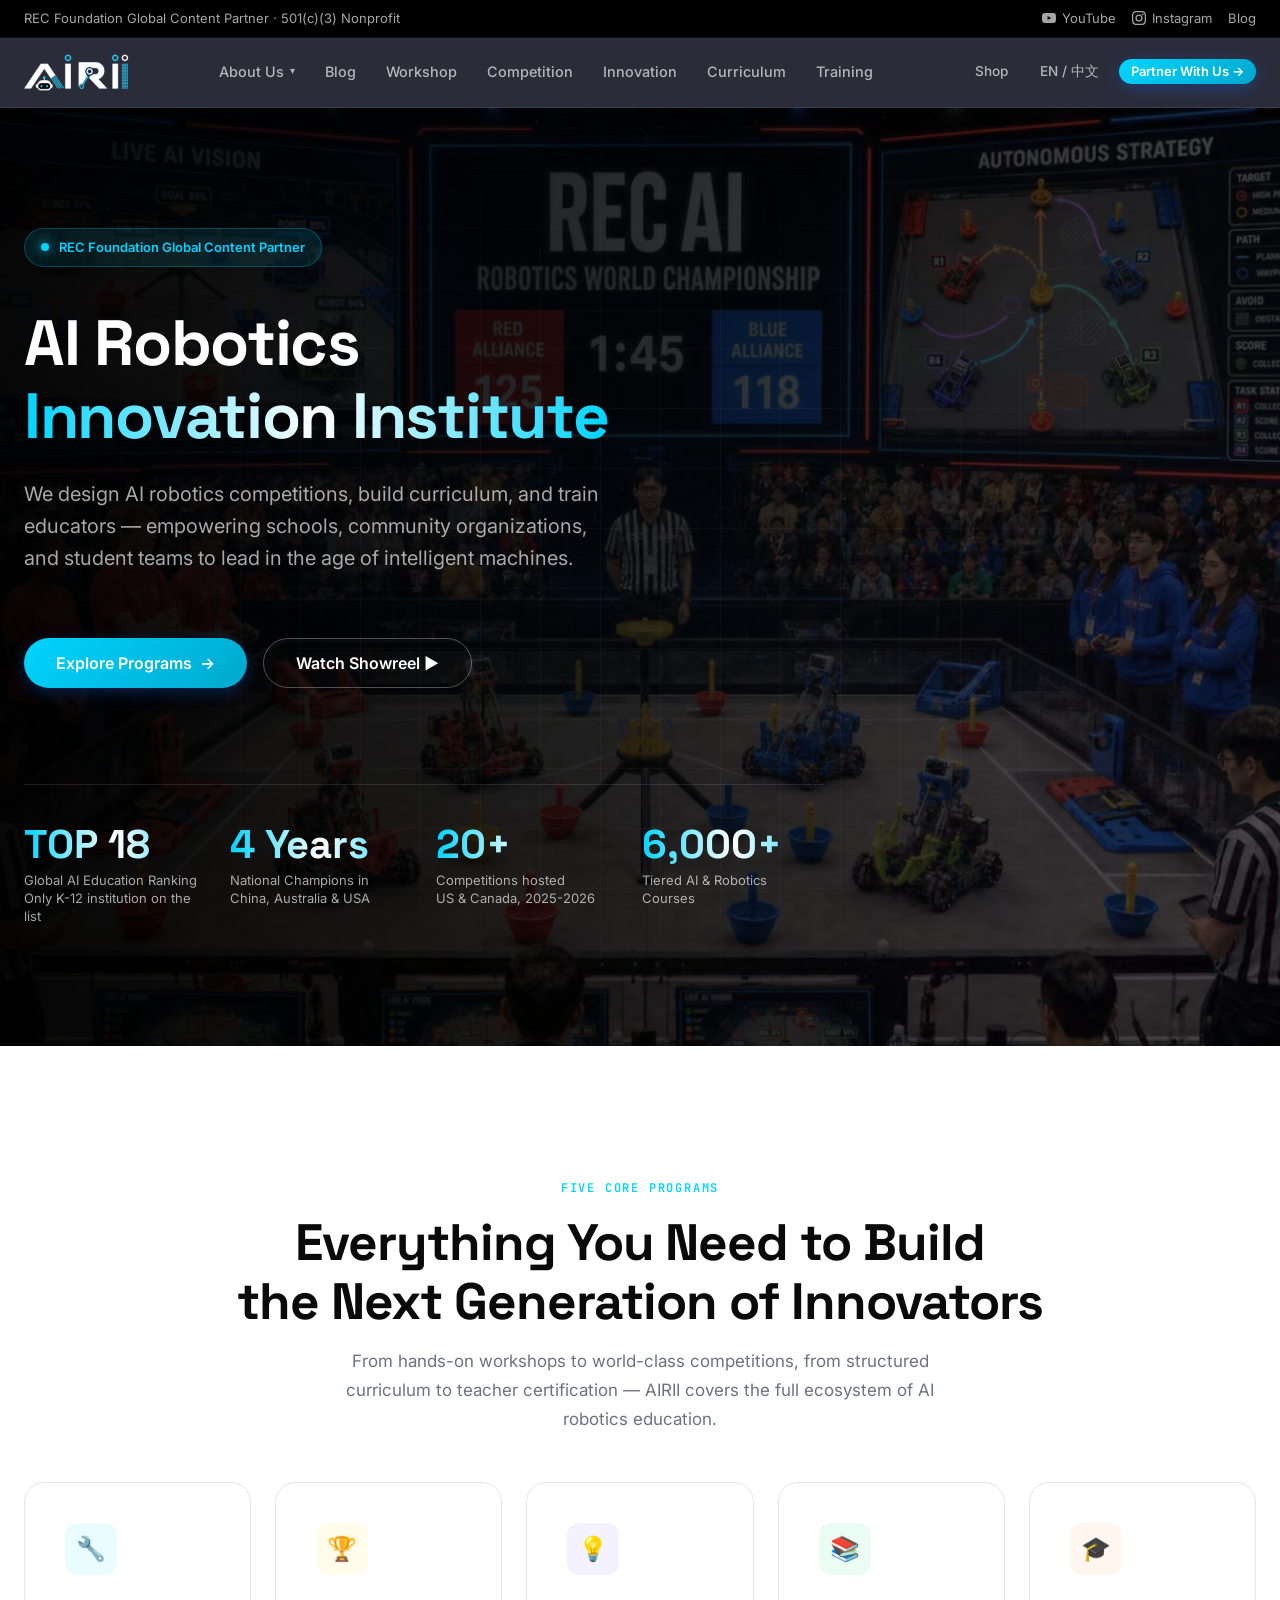
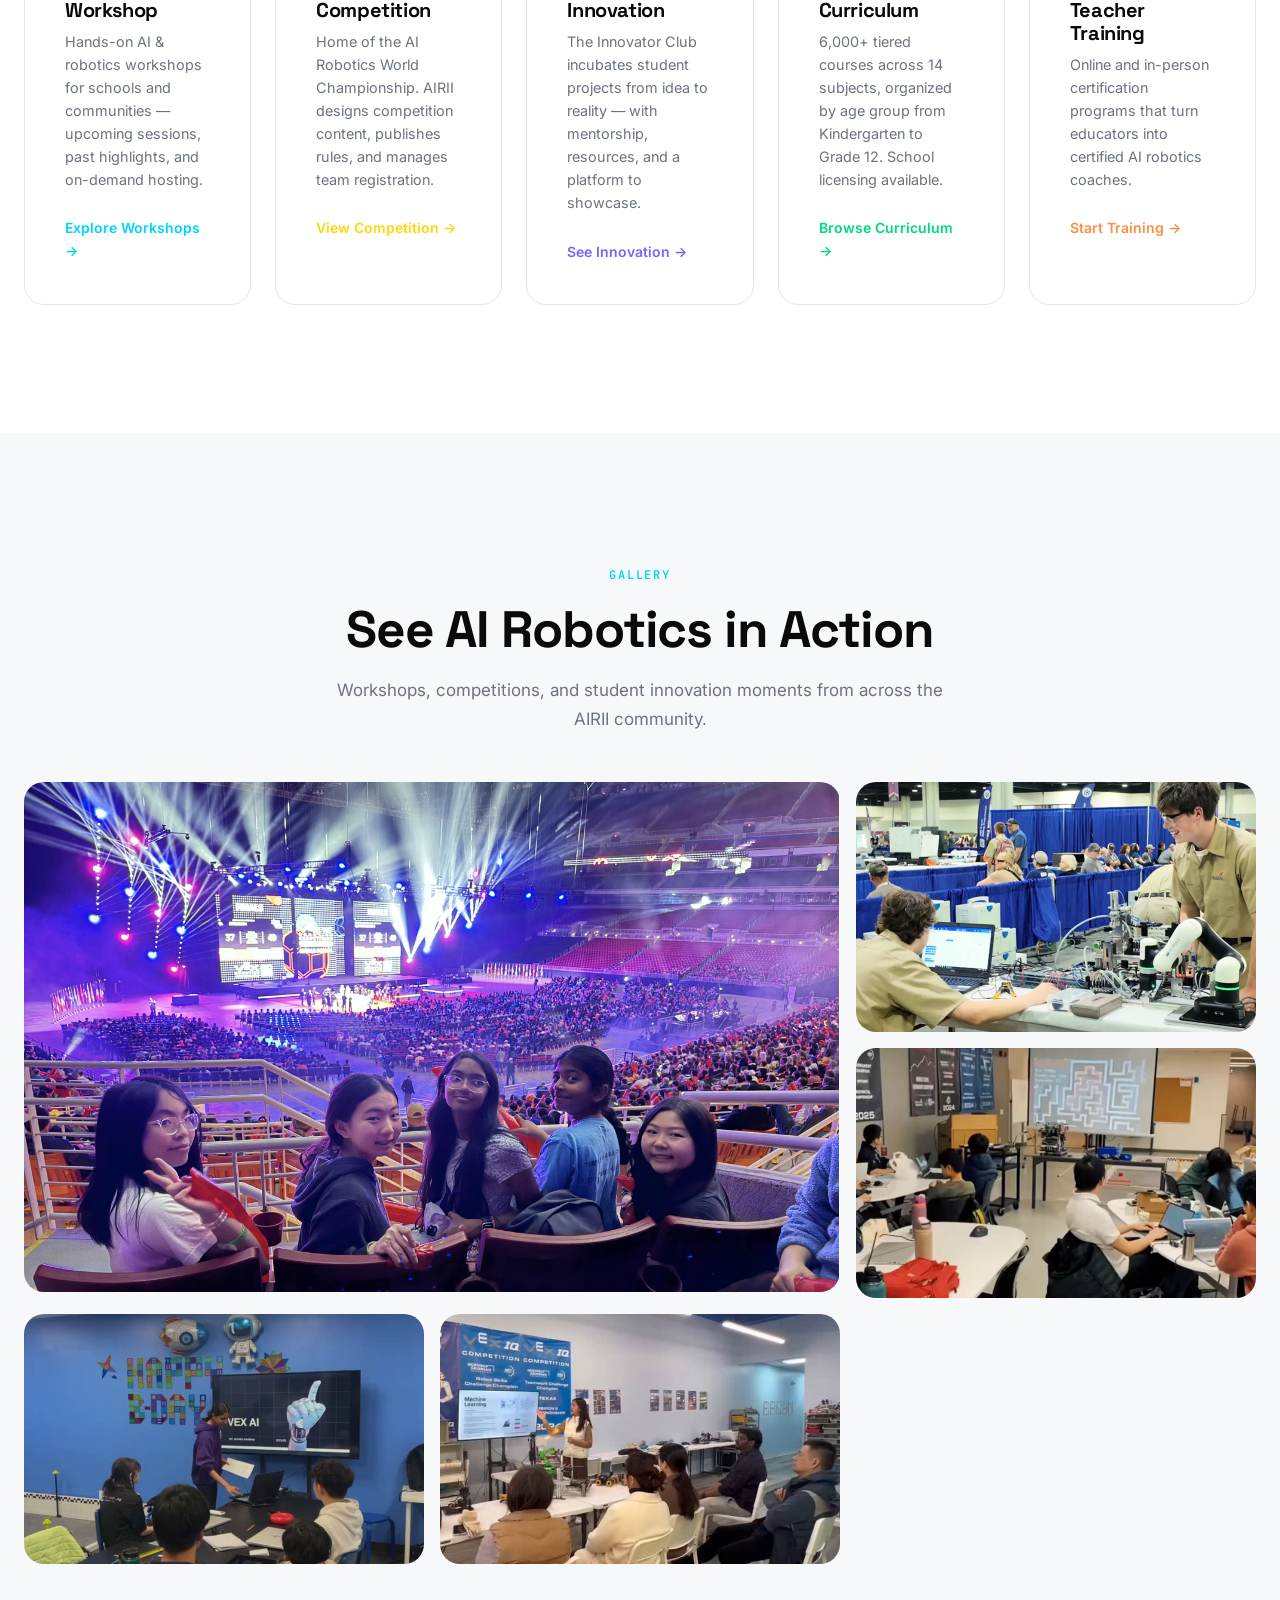
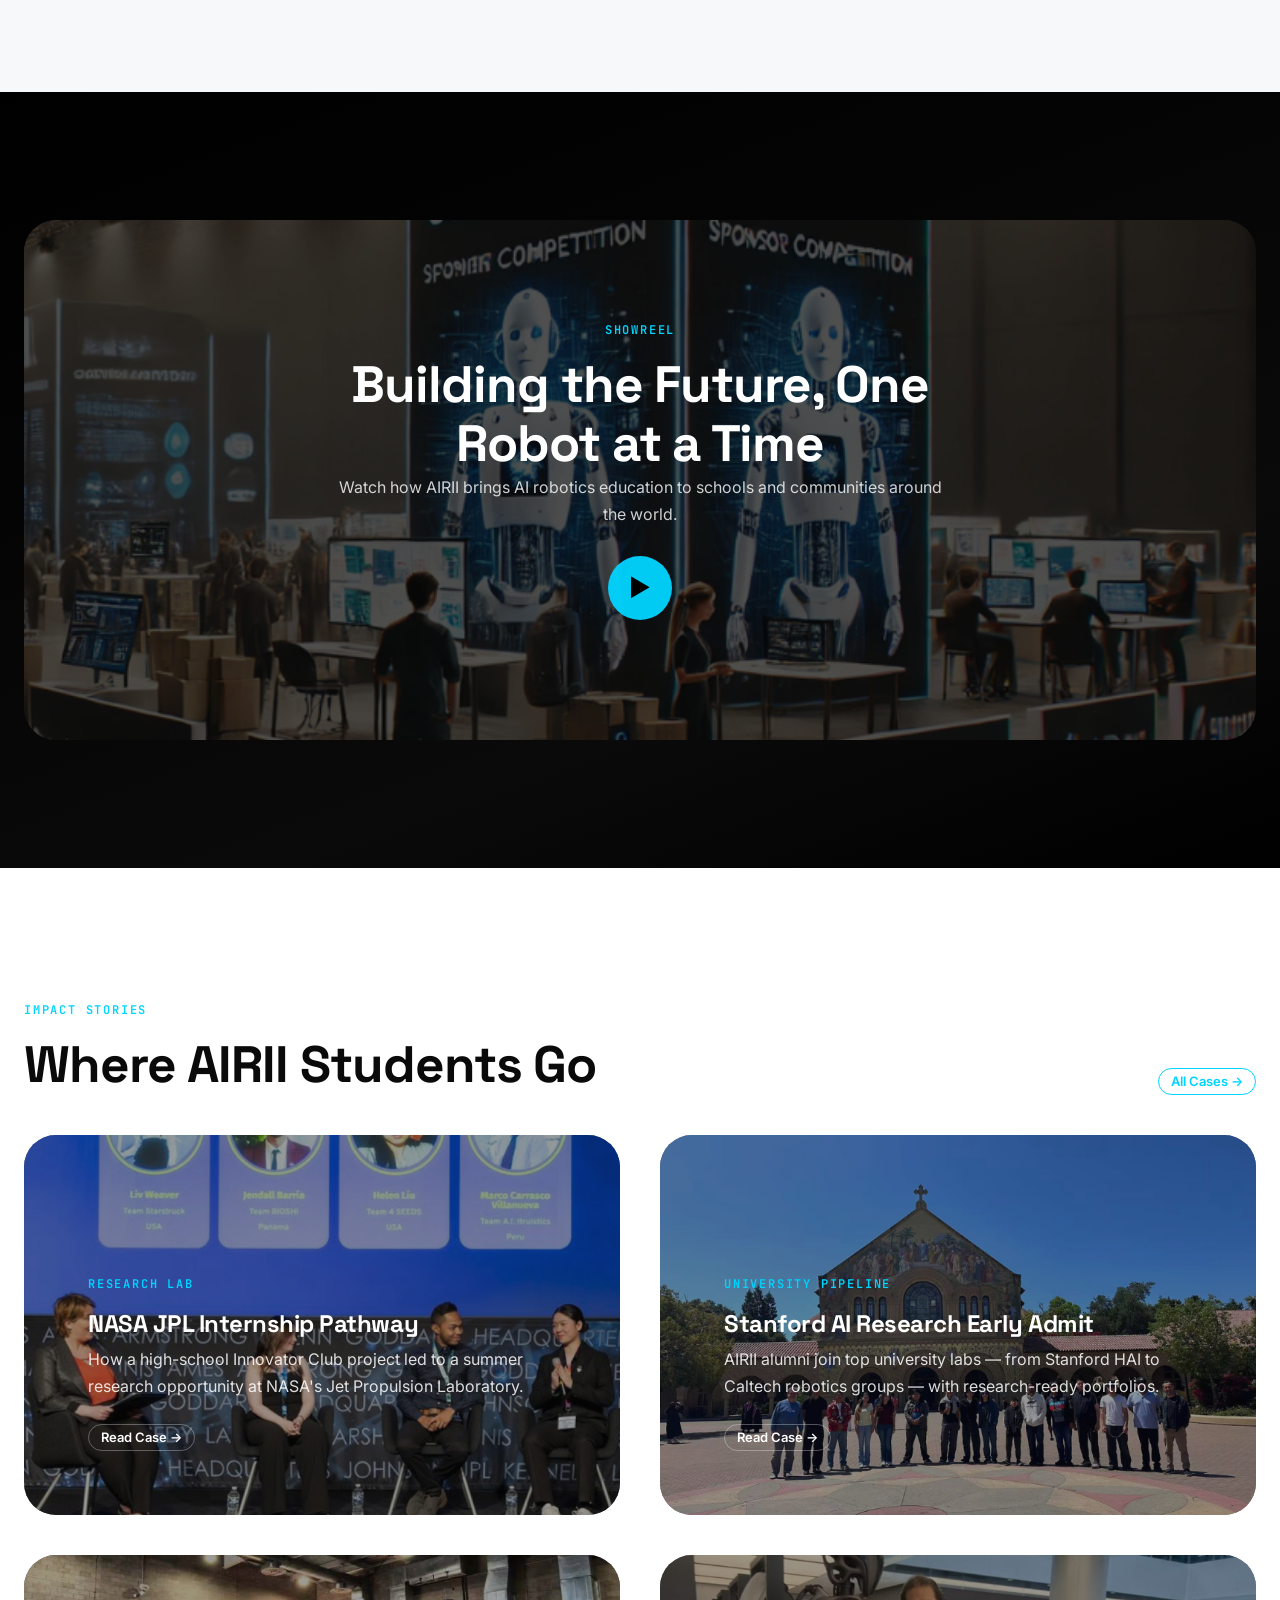
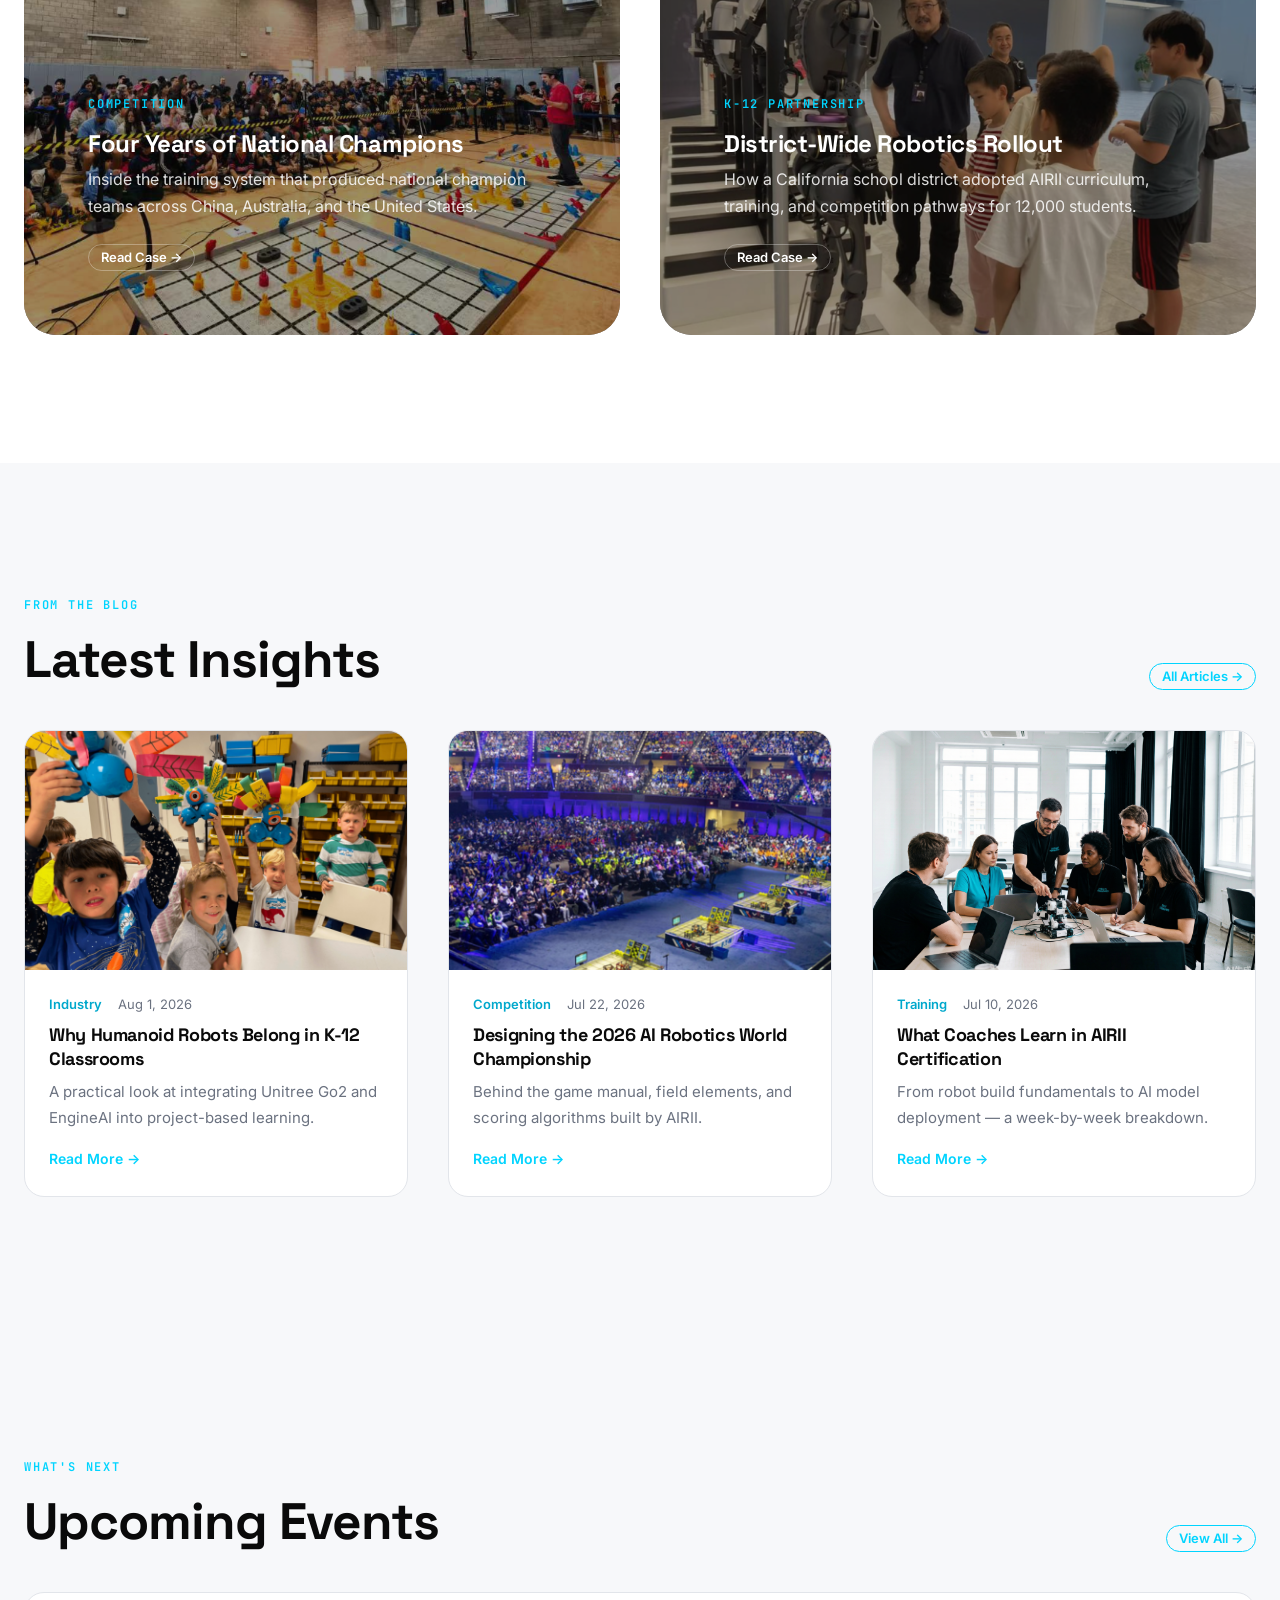
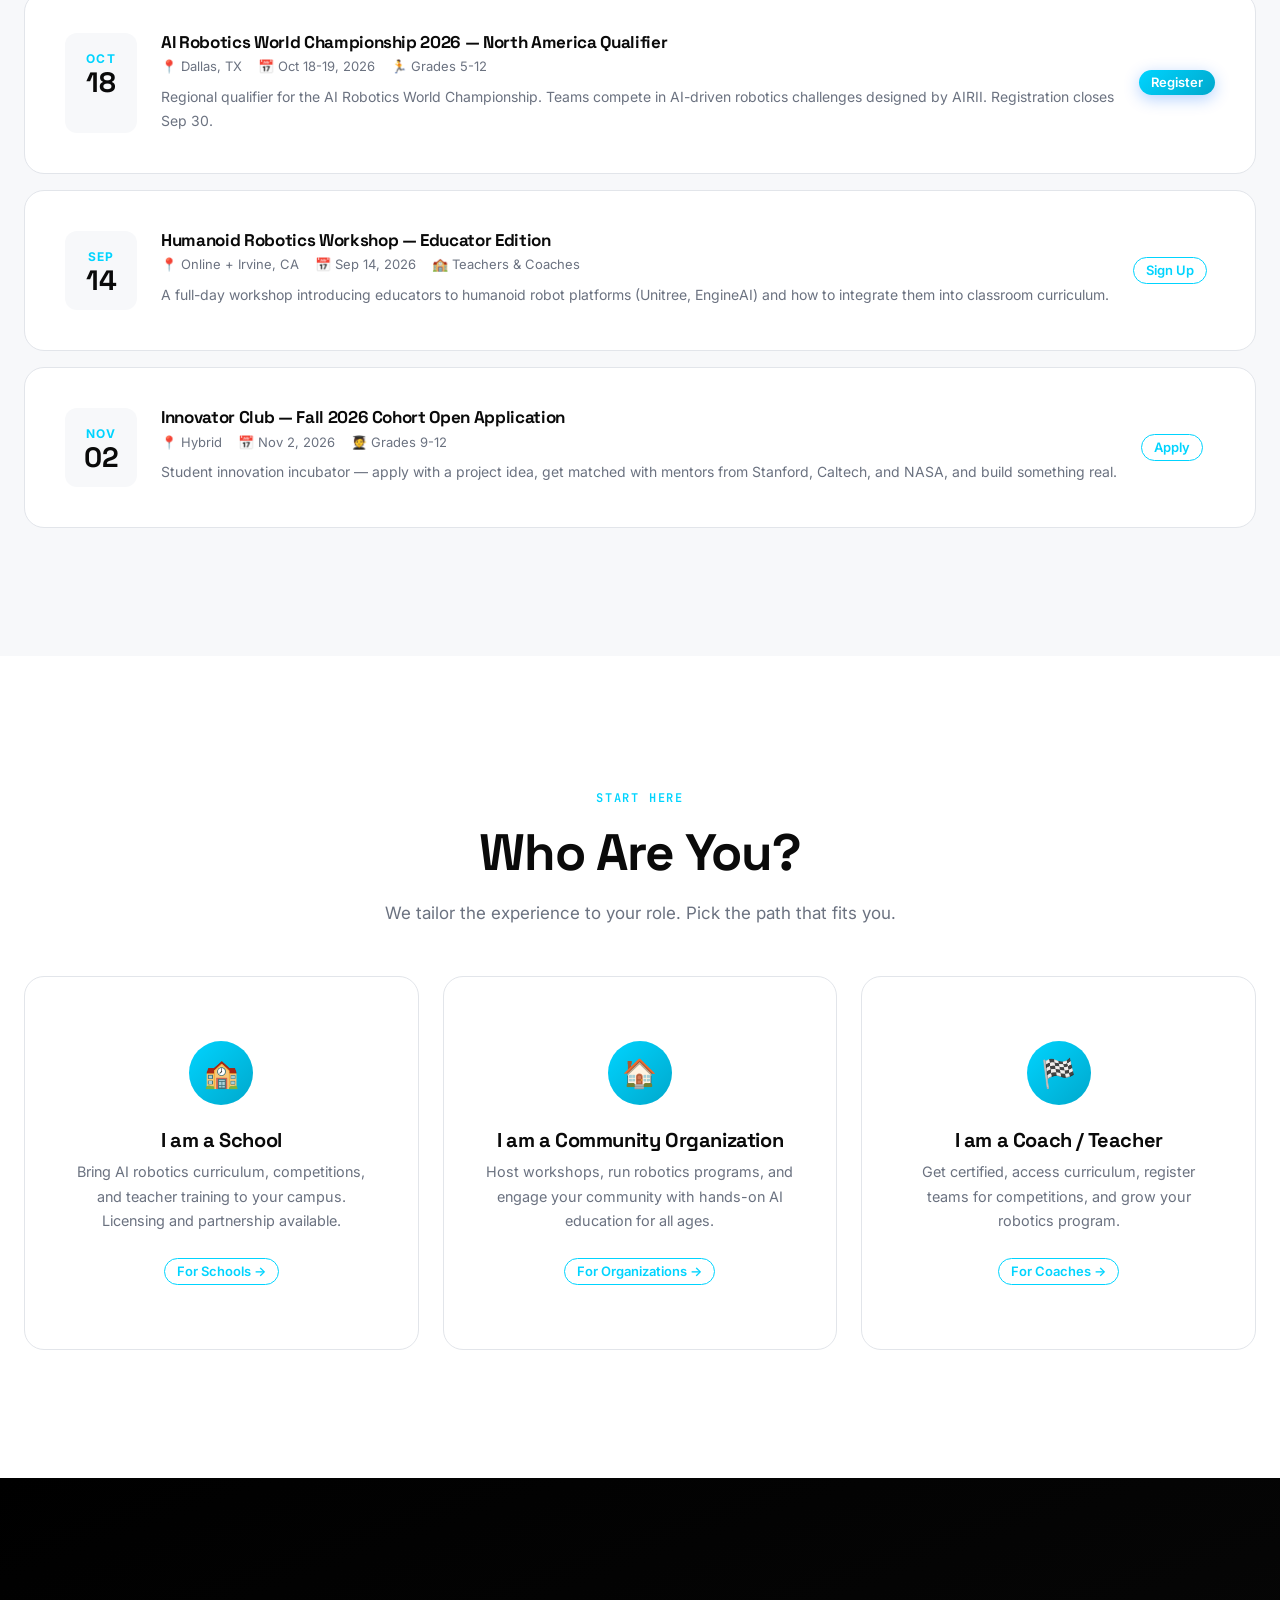
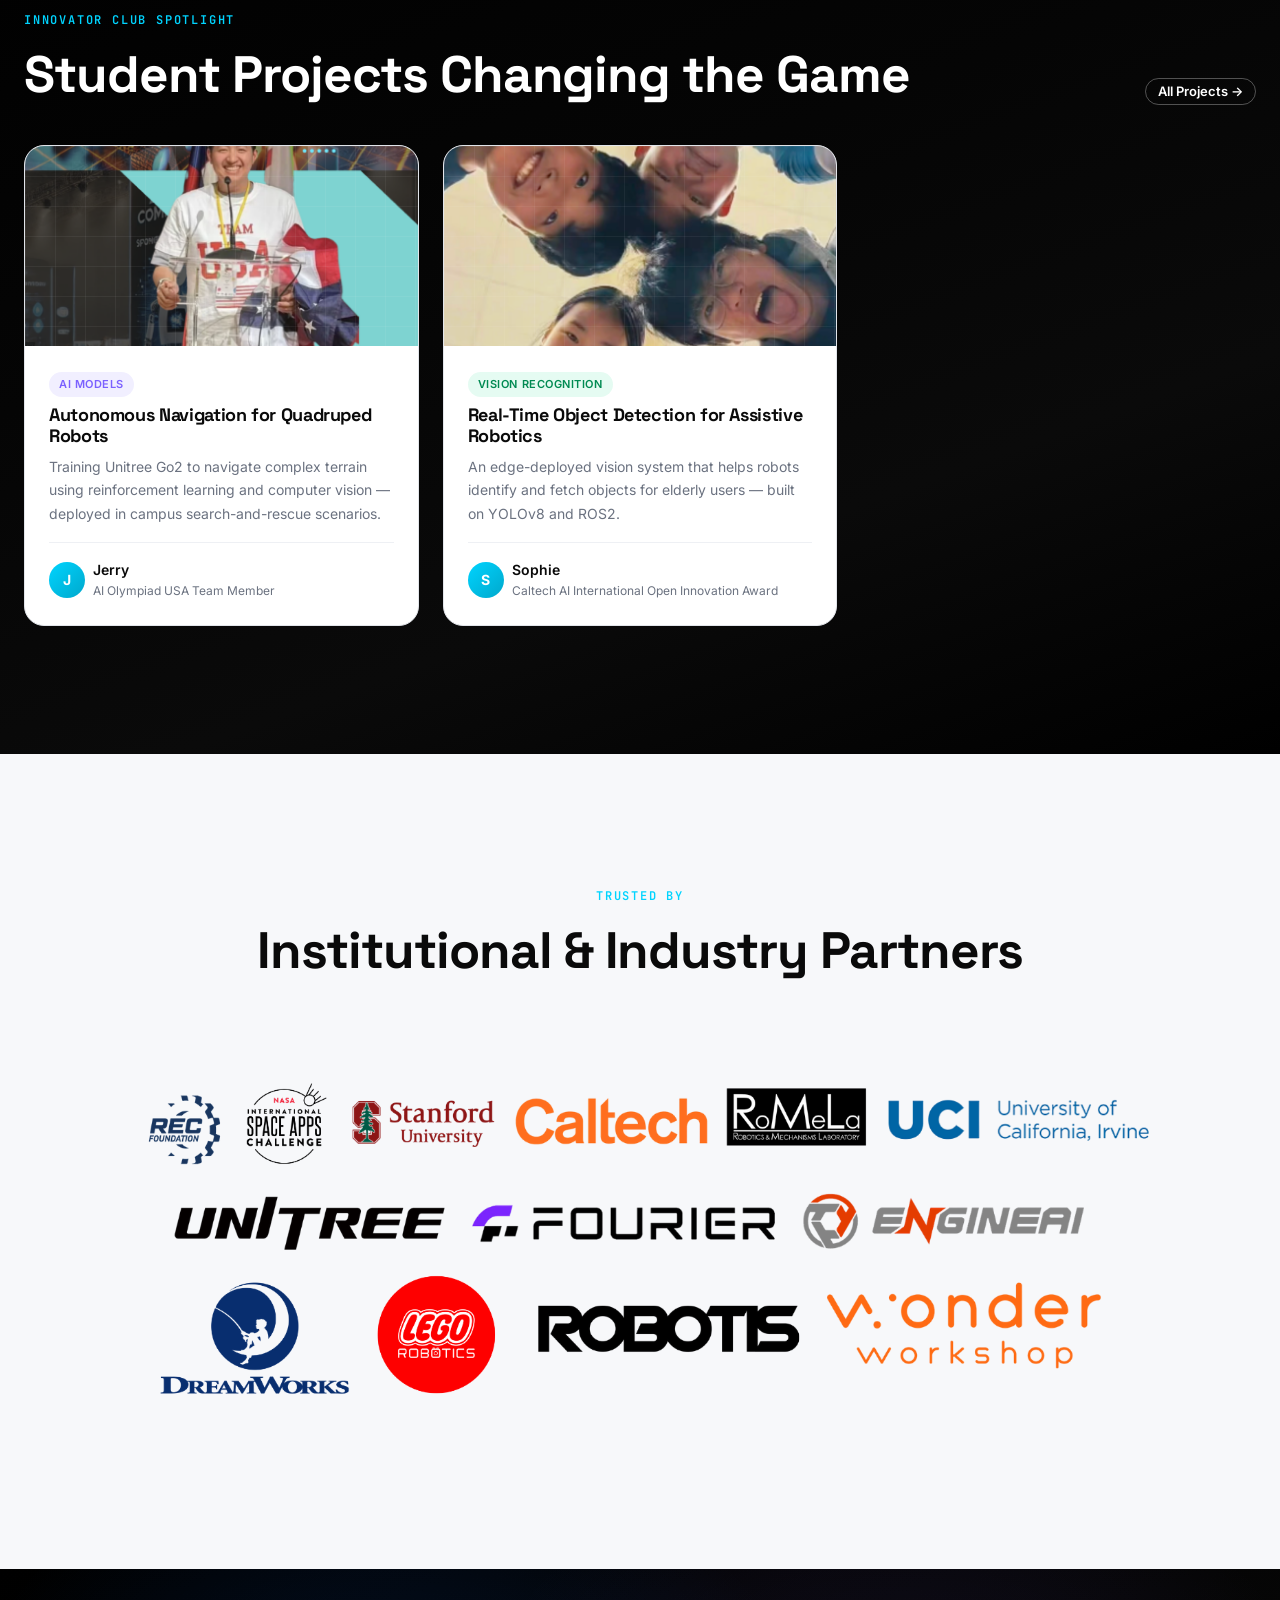
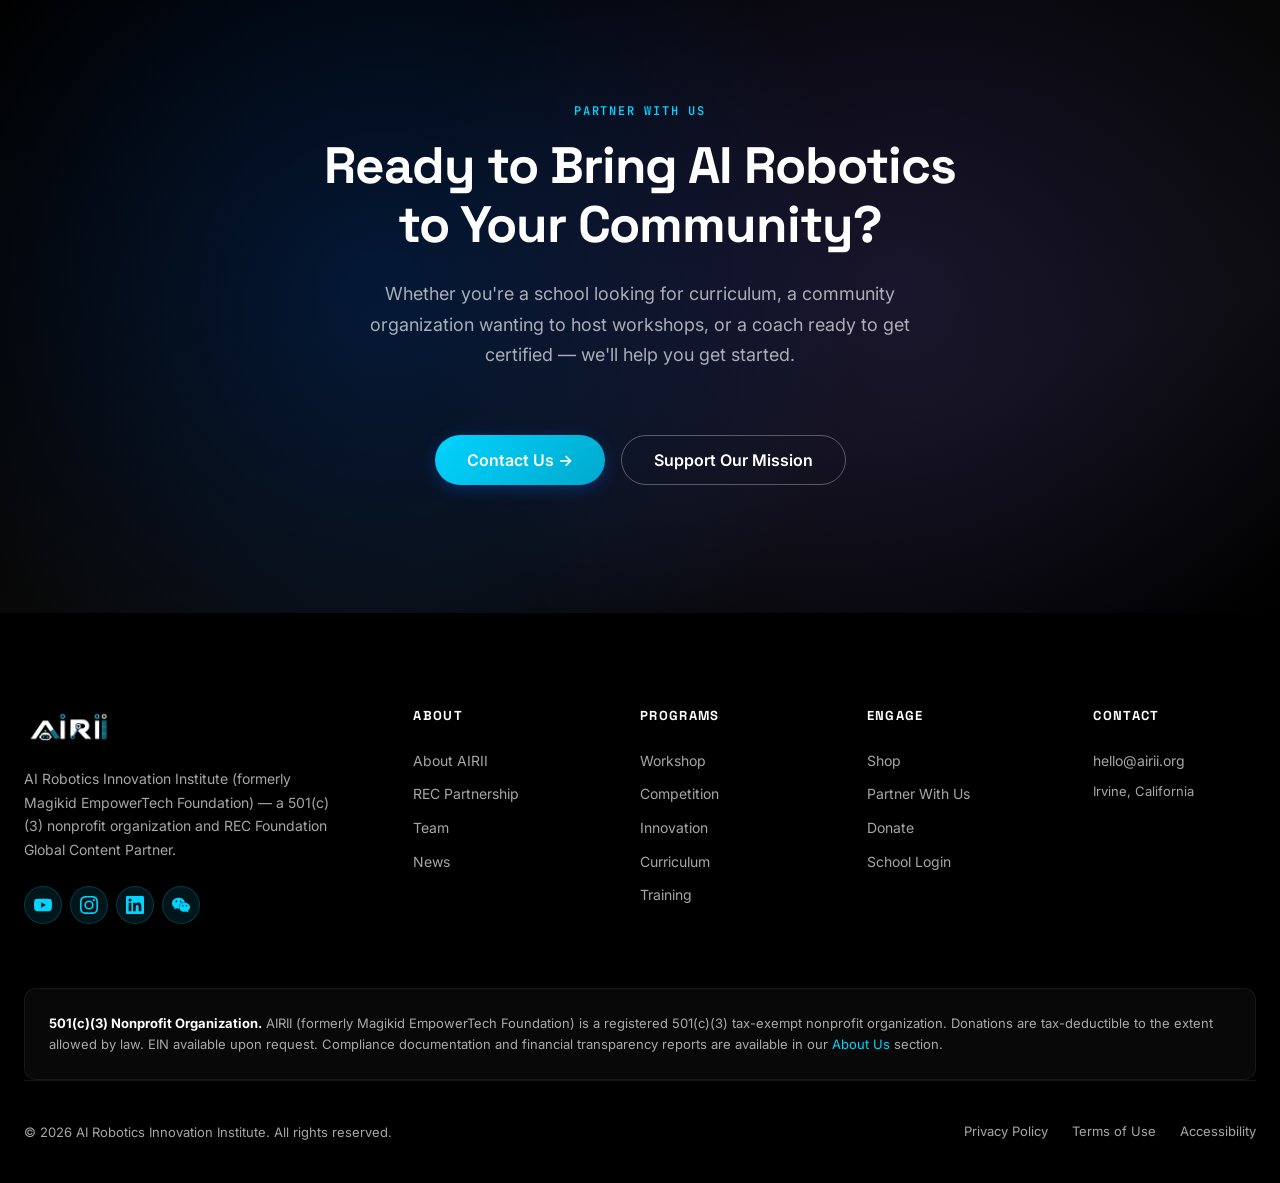
==== index.html @ 8363cd6f "Initial commit: AIRII 2026 website (frontend only)" ====
<!DOCTYPE html>
<html lang="en">
<head>
    <meta charset="UTF-8">
    <meta name="viewport" content="width=device-width, initial-scale=1.0">
    <title>AIRII — AI Robotics Innovation Institute</title>
    <meta name="description" content="AIRII (formerly Magikid EmpowerTech Foundation) is a 501(c)(3) nonprofit and REC Foundation Global Content Partner, providing AI robotics competition design, curriculum, and teacher training. Home of the AI Robotics World Championship.">
    <link rel="preconnect" href="https://fonts.googleapis.com">
    <link rel="preconnect" href="https://fonts.gstatic.com" crossorigin>
    <link href="https://fonts.googleapis.com/css2?family=Space+Grotesk:wght@400;500;700&family=Inter:wght@400;500;600&family=JetBrains+Mono:wght@500;600&display=swap" rel="stylesheet">
    <link rel="stylesheet" href="css/style.css">
</head>
<body>
<!-- ===== Social Top Bar ===== -->
<div class="social-topbar">
    <div class="social-topbar-inner">
        <span>REC Foundation Global Content Partner · 501(c)(3) Nonprofit</span>
        <div class="social-topbar-links">
            <a href="https://youtube.com/@airii" target="_blank" rel="noopener"><svg viewBox="0 0 24 24" width="14" height="14" fill="currentColor"><path d="M23.498 6.186a3.016 3.016 0 0 0-2.122-2.136C19.505 3.545 12 3.545 12 3.545s-7.505 0-9.377.505A3.017 3.017 0 0 0 .502 6.186C0 8.07 0 12 0 12s0 3.93.502 5.814a3.016 3.016 0 0 0 2.122 2.136c1.871.505 9.376.505 9.376.505s7.505 0 9.377-.505a3.015 3.015 0 0 0 2.122-2.136C24 15.93 24 12 24 12s0-3.93-.502-5.814zM9.545 15.568V8.432L15.818 12l-6.273 3.568z"/></svg> YouTube</a>
            <a href="https://instagram.com/airii" target="_blank" rel="noopener"><svg viewBox="0 0 24 24" width="14" height="14" fill="currentColor"><path d="M12 2.163c3.204 0 3.584.012 4.85.07 3.252.148 4.771 1.691 4.919 4.919.058 1.265.069 1.645.069 4.849 0 3.205-.012 3.584-.069 4.849-.149 3.225-1.664 4.771-4.919 4.919-1.266.058-1.644.07-4.85.07-3.204 0-3.584-.012-4.849-.07-3.26-.149-4.771-1.699-4.919-4.92-.058-1.265-.07-1.644-.07-4.849 0-3.204.013-3.583.07-4.849.149-3.227 1.664-4.771 4.919-4.919 1.266-.057 1.645-.069 4.849-.069zM12 0C8.741 0 8.333.014 7.053.072 2.695.272.273 2.69.073 7.052.014 8.333 0 8.741 0 12c0 3.259.014 3.668.072 4.948.2 4.358 2.618 6.78 6.98 6.98C8.333 23.986 8.741 24 12 24c3.259 0 3.668-.014 4.948-.072 4.354-.2 6.782-2.618 6.979-6.98.059-1.28.073-1.689.073-4.948 0-3.259-.014-3.667-.072-4.947-.196-4.354-2.617-6.78-6.979-6.98C15.668.014 15.259 0 12 0zm0 5.838a6.162 6.162 0 1 0 0 12.324 6.162 6.162 0 0 0 0-12.324zM12 16a4 4 0 1 1 0-8 4 4 0 0 1 0 8zm6.406-11.845a1.44 1.44 0 1 0 0 2.881 1.44 1.44 0 0 0 0-2.881z"/></svg> Instagram</a>
            <a href="blog.html">Blog</a>
        </div>
    </div>
</div>


<!-- ===== Navigation ===== -->
<nav class="navbar navbar-dark" id="navbar">
    <div class="nav-inner">
        <a href="index.html" class="nav-logo">
            <img src="images/magikid-logo.png" alt="AIRII" class="nav-logo-img">
        </a>
        <ul class="nav-menu">
            <li class="has-dropdown">
                <a href="about.html">About Us <span class="arrow">&#9662;</span></a>
                <div class="dropdown">
                    <a href="about.html#mission">Mission &amp; Vision</a>
                    <a href="about.html#story">Our Story</a>
                    <a href="about.html#rec-partnership">REC Foundation Partnership</a>
                    <a href="about.html#team">Team</a>
                    <a href="about.html#news">News &amp; Media</a>
                    <a href="about.html#compliance">Compliance &amp; Transparency</a>
                </div>
            </li>
            <li><a href="blog.html">Blog</a></li>
            <li><a href="workshop.html">Workshop</a></li>
            <li><a href="competition.html">Competition</a></li>
            <li><a href="innovation.html">Innovation</a></li>
            <li><a href="curriculum.html">Curriculum</a></li>
            <li><a href="training.html">Training</a></li>
        </ul>
        <div class="nav-tools">
            <a href="shop.html" class="nav-tool-link">Shop</a>
            <a href="#" class="nav-tool-link">EN / 中文</a>
            
            <a href="#partner" class="btn btn-primary btn-sm">Partner With Us &rarr;</a>
            <button class="nav-toggle" aria-label="Menu">
                <span></span><span></span><span></span>
            </button>
        </div>
    </div>
</nav>

<!-- ===== Hero ===== -->
<section class="hero has-image">
    <div class="hero-bg-image">
        <img src="images/hero-main.png" alt="Students building robots in AIRII lab">
    </div>
    <div class="hero-content">
        <div class="hero-badge">
            <span class="hero-badge-dot"></span>
            REC Foundation Global Content Partner
        </div>
        <h1>AI Robotics<br><span class="text-gradient-accent">Innovation Institute</span></h1>
        <p class="hero-subtitle">
            We design AI robotics competitions, build curriculum, and train educators — empowering schools, community organizations, and student teams to lead in the age of intelligent machines.
        </p>
        <div class="hero-actions">
            <a href="#sections" class="btn btn-primary btn-lg btn-arrow">Explore Programs</a>
            <a href="https://youtube.com/@airii" target="_blank" rel="noopener" class="btn btn-ghost-light btn-lg">Watch Showreel &#9654;</a>
        </div>

        <div class="hero-stats">
            <div class="hero-stat">
                <div class="hero-stat-num">TOP 18</div>
                <div class="hero-stat-label">Global AI Education Ranking<br>Only K-12 institution on the list</div>
            </div>
            <div class="hero-stat">
                <div class="hero-stat-num">4 Years</div>
                <div class="hero-stat-label">National Champions in<br>China, Australia &amp; USA</div>
            </div>
            <div class="hero-stat">
                <div class="hero-stat-num">20+</div>
                <div class="hero-stat-label">Competitions hosted<br>US &amp; Canada, 2025-2026</div>
            </div>
            <div class="hero-stat">
                <div class="hero-stat-num">6,000+</div>
                <div class="hero-stat-label">Tiered AI &amp; Robotics<br>Courses</div>
            </div>
        </div>
    </div>
</section>

<!-- ===== Five Sections Grid ===== -->
<section class="section" id="sections">
    <div class="container">
        <div class="fade-up" style="text-align:center; margin-bottom: 48px;">
            <span class="eyebrow">Five Core Programs</span>
            <h2>Everything You Need to Build<br>the Next Generation of Innovators</h2>
            <p style="max-width: 640px; margin: 16px auto 0; color: var(--text-muted); font-size: 1.0625rem;">
                From hands-on workshops to world-class competitions, from structured curriculum to teacher certification — AIRII covers the full ecosystem of AI robotics education.
            </p>
        </div>

        <div class="section-cards">
            <a href="workshop.html" class="section-card card-workshop fade-up">
                <div class="section-card-icon">&#128295;</div>
                <h3>Workshop</h3>
                <p>Hands-on AI &amp; robotics workshops for schools and communities — upcoming sessions, past highlights, and on-demand hosting.</p>
                <span class="section-card-link">Explore Workshops &rarr;</span>
            </a>
            <a href="competition.html" class="section-card card-competition fade-up">
                <div class="section-card-icon">&#127942;</div>
                <h3>Competition</h3>
                <p>Home of the AI Robotics World Championship. AIRII designs competition content, publishes rules, and manages team registration.</p>
                <span class="section-card-link">View Competition &rarr;</span>
            </a>
            <a href="innovation.html" class="section-card card-innovation fade-up">
                <div class="section-card-icon">&#128161;</div>
                <h3>Innovation</h3>
                <p>The Innovator Club incubates student projects from idea to reality — with mentorship, resources, and a platform to showcase.</p>
                <span class="section-card-link">See Innovation &rarr;</span>
            </a>
            <a href="curriculum.html" class="section-card card-curriculum fade-up">
                <div class="section-card-icon">&#128218;</div>
                <h3>Curriculum</h3>
                <p>6,000+ tiered courses across 14 subjects, organized by age group from Kindergarten to Grade 12. School licensing available.</p>
                <span class="section-card-link">Browse Curriculum &rarr;</span>
            </a>
            <a href="training.html" class="section-card card-training fade-up">
                <div class="section-card-icon">&#127891;</div>
                <h3>Teacher Training</h3>
                <p>Online and in-person certification programs that turn educators into certified AI robotics coaches.</p>
                <span class="section-card-link">Start Training &rarr;</span>
            </a>
        </div>
    </div>
</section>

<!-- ===== Media Gallery ===== -->
<section class="section section-light">
    <div class="container">
        <div class="fade-up" style="text-align:center; margin-bottom: 48px;">
            <span class="eyebrow">Gallery</span>
            <h2>See AI Robotics in Action</h2>
            <p style="max-width: 640px; margin: 16px auto 0; color: var(--text-muted); font-size: 1.0625rem;">
                Workshops, competitions, and student innovation moments from across the AIRII community.
            </p>
        </div>
        <div class="media-gallery fade-up">
            <div class="media-item media-main">
                <img src="images/competition-main.png" alt="AI Robotics World Championship">
                <div class="media-overlay"><span class="media-caption">AI Robotics World Championship 2026</span></div>
            </div>
            <div class="media-item">
                <img src="images/workshop-main.png" alt="Hands-on workshop">
                <div class="media-overlay"><span class="media-caption">Workshop</span></div>
            </div>
            <div class="media-item">
                <img src="images/innovation-main.png" alt="Innovator Club">
                <div class="media-overlay"><span class="media-caption">Innovator Club</span></div>
            </div>
            <div class="media-item">
                <img src="images/curriculum-main.png" alt="Classroom curriculum">
                <div class="media-overlay"><span class="media-caption">Classroom</span></div>
            </div>
            <div class="media-item">
                <img src="images/training-main.png" alt="Teacher training">
                <div class="media-overlay"><span class="media-caption">Teacher Training</span></div>
            </div>
        </div>
    </div>
</section>

<!-- ===== Video Showreel ===== -->
<section class="section section-dark-grad">
    <div class="container">
        <div class="video-section fade-up">
            <div class="video-placeholder">
                <img src="images/building-future.png" alt="AIRII showreel preview">
            </div>
            <div class="video-content">
                <span class="eyebrow eyebrow-light">Showreel</span>
                <h2>Building the Future, One Robot at a Time</h2>
                <p style="color:rgba(255,255,255,0.8);">Watch how AIRII brings AI robotics education to schools and communities around the world.</p>
                <div style="margin-top: 28px;">
                    <a href="https://youtube.com/@airii" target="_blank" rel="noopener" class="play-button">&#9654;</a>
                </div>
            </div>
        </div>
    </div>
</section>

<!-- ===== Case Studies ===== -->
<section class="section">
    <div class="container">
        <div class="fade-up" style="display:flex; justify-content:space-between; align-items:flex-end; margin-bottom: 40px; flex-wrap:wrap; gap:16px;">
            <div>
                <span class="eyebrow">Impact Stories</span>
                <h2>Where AIRII Students Go</h2>
            </div>
            <a href="case-studies.html" class="btn btn-ghost btn-sm">All Cases &rarr;</a>
        </div>
        <div class="case-grid fade-up">
            <a href="case-detail.html?id=nasa" class="case-card">
                <img src="images/nasa.png" alt="NASA research">
                <div class="case-card-content">
                    <span class="eyebrow eyebrow-light">Research Lab</span>
                    <h3>NASA JPL Internship Pathway</h3>
                    <p>How a high-school Innovator Club project led to a summer research opportunity at NASA's Jet Propulsion Laboratory.</p>
                    <span class="btn btn-ghost-light btn-sm">Read Case &rarr;</span>
                </div>
            </a>
            <a href="case-detail.html?id=stanford" class="case-card">
                <img src="images/stanford.png" alt="Stanford">
                <div class="case-card-content">
                    <span class="eyebrow eyebrow-light">University Pipeline</span>
                    <h3>Stanford AI Research Early Admit</h3>
                    <p>AIRII alumni join top university labs — from Stanford HAI to Caltech robotics groups — with research-ready portfolios.</p>
                    <span class="btn btn-ghost-light btn-sm">Read Case &rarr;</span>
                </div>
            </a>
            <a href="case-detail.html?id=world-champion" class="case-card">
                <img src="images/champions.png" alt="World champions">
                <div class="case-card-content">
                    <span class="eyebrow eyebrow-light">Competition</span>
                    <h3>Four Years of National Champions</h3>
                    <p>Inside the training system that produced national champion teams across China, Australia, and the United States.</p>
                    <span class="btn btn-ghost-light btn-sm">Read Case &rarr;</span>
                </div>
            </a>
            <a href="case-detail.html?id=school-district" class="case-card">
                <img src="images/district-rollout.png" alt="School district partnership">
                <div class="case-card-content">
                    <span class="eyebrow eyebrow-light">K-12 Partnership</span>
                    <h3>District-Wide Robotics Rollout</h3>
                    <p>How a California school district adopted AIRII curriculum, training, and competition pathways for 12,000 students.</p>
                    <span class="btn btn-ghost-light btn-sm">Read Case &rarr;</span>
                </div>
            </a>
        </div>
    </div>
</section>

<!-- ===== Blog Preview ===== -->
<section class="section section-light">
    <div class="container">
        <div class="fade-up" style="display:flex; justify-content:space-between; align-items:flex-end; margin-bottom: 40px; flex-wrap:wrap; gap:16px;">
            <div>
                <span class="eyebrow">From the Blog</span>
                <h2>Latest Insights</h2>
            </div>
            <a href="blog.html" class="btn btn-ghost btn-sm">All Articles &rarr;</a>
        </div>
        <div class="blog-grid fade-up">
            <article class="blog-card">
                <div class="blog-card-image"><img src="images/blog-humanoid.png" alt="Humanoid robots"></div>
                <div class="blog-card-body">
                    <div class="blog-meta"><span class="blog-category">Industry</span><span>Aug 1, 2026</span></div>
                    <h3>Why Humanoid Robots Belong in K-12 Classrooms</h3>
                    <p>A practical look at integrating Unitree Go2 and EngineAI into project-based learning.</p>
                    <a href="blog-detail.html?id=humanoid-classrooms" class="section-card-link">Read More &rarr;</a>
                </div>
            </article>
            <article class="blog-card">
                <div class="blog-card-image"><img src="images/blog-championship.png" alt="Competition design"></div>
                <div class="blog-card-body">
                    <div class="blog-meta"><span class="blog-category">Competition</span><span>Jul 22, 2026</span></div>
                    <h3>Designing the 2026 AI Robotics World Championship</h3>
                    <p>Behind the game manual, field elements, and scoring algorithms built by AIRII.</p>
                    <a href="blog-detail.html?id=championship-design" class="section-card-link">Read More &rarr;</a>
                </div>
            </article>
            <article class="blog-card">
                <div class="blog-card-image"><img src="images/blog-certification.png" alt="Teacher certification"></div>
                <div class="blog-card-body">
                    <div class="blog-meta"><span class="blog-category">Training</span><span>Jul 10, 2026</span></div>
                    <h3>What Coaches Learn in AIRII Certification</h3>
                    <p>From robot build fundamentals to AI model deployment — a week-by-week breakdown.</p>
                    <a href="blog-detail.html?id=coach-certification" class="section-card-link">Read More &rarr;</a>
                </div>
            </article>
        </div>
    </div>
</section>

<!-- ===== Upcoming Events ===== -->
<section class="section section-light">
    <div class="container">
        <div class="fade-up" style="display:flex; justify-content:space-between; align-items:flex-end; margin-bottom: 40px; flex-wrap:wrap; gap:16px;">
            <div>
                <span class="eyebrow">What's Next</span>
                <h2>Upcoming Events</h2>
            </div>
            <a href="workshop.html" class="btn btn-ghost btn-sm">View All &rarr;</a>
        </div>

        <div style="display:grid; gap:16px;">
            <div class="event-card fade-up">
                <div class="event-date">
                    <div class="event-date-month">Oct</div>
                    <div class="event-date-day">18</div>
                </div>
                <div class="event-content">
                    <h5>AI Robotics World Championship 2026 — North America Qualifier</h5>
                    <div class="event-meta">
                        <span>&#128205; Dallas, TX</span>
                        <span>&#128197; Oct 18-19, 2026</span>
                        <span>&#127939; Grades 5-12</span>
                    </div>
                    <p style="font-size:0.875rem; color:var(--text-muted);">Regional qualifier for the AI Robotics World Championship. Teams compete in AI-driven robotics challenges designed by AIRII. Registration closes Sep 30.</p>
                </div>
                <a href="competition.html" class="btn btn-primary btn-sm" style="align-self:center;">Register</a>
            </div>

            <div class="event-card fade-up">
                <div class="event-date">
                    <div class="event-date-month">Sep</div>
                    <div class="event-date-day">14</div>
                </div>
                <div class="event-content">
                    <h5>Humanoid Robotics Workshop — Educator Edition</h5>
                    <div class="event-meta">
                        <span>&#128205; Online + Irvine, CA</span>
                        <span>&#128197; Sep 14, 2026</span>
                        <span>&#127979; Teachers &amp; Coaches</span>
                    </div>
                    <p style="font-size:0.875rem; color:var(--text-muted);">A full-day workshop introducing educators to humanoid robot platforms (Unitree, EngineAI) and how to integrate them into classroom curriculum.</p>
                </div>
                <a href="workshop.html" class="btn btn-ghost btn-sm" style="align-self:center;">Sign Up</a>
            </div>

            <div class="event-card fade-up">
                <div class="event-date">
                    <div class="event-date-month">Nov</div>
                    <div class="event-date-day">02</div>
                </div>
                <div class="event-content">
                    <h5>Innovator Club — Fall 2026 Cohort Open Application</h5>
                    <div class="event-meta">
                        <span>&#128205; Hybrid</span>
                        <span>&#128197; Nov 2, 2026</span>
                        <span>&#129489;&#8205;&#127891; Grades 9-12</span>
                    </div>
                    <p style="font-size:0.875rem; color:var(--text-muted);">Student innovation incubator — apply with a project idea, get matched with mentors from Stanford, Caltech, and NASA, and build something real.</p>
                </div>
                <a href="innovation.html" class="btn btn-ghost btn-sm" style="align-self:center;">Apply</a>
            </div>
        </div>
    </div>
</section>

<!-- ===== Role Selector ===== -->
<section class="section" id="role-selector">
    <div class="container">
        <div class="fade-up" style="text-align:center; margin-bottom: 48px;">
            <span class="eyebrow">Start Here</span>
            <h2>Who Are You?</h2>
            <p style="max-width: 560px; margin: 16px auto 0; color: var(--text-muted); font-size: 1.0625rem;">
                We tailor the experience to your role. Pick the path that fits you.
            </p>
        </div>

        <div class="role-selector">
            <a href="#school-path" class="role-card fade-up">
                <div class="role-card-icon">&#127979;</div>
                <h4>I am a School</h4>
                <p>Bring AI robotics curriculum, competitions, and teacher training to your campus. Licensing and partnership available.</p>
                <span class="btn btn-ghost btn-sm">For Schools &rarr;</span>
            </a>
            <a href="#community-path" class="role-card fade-up">
                <div class="role-card-icon">&#127968;</div>
                <h4>I am a Community Organization</h4>
                <p>Host workshops, run robotics programs, and engage your community with hands-on AI education for all ages.</p>
                <span class="btn btn-ghost btn-sm">For Organizations &rarr;</span>
            </a>
            <a href="#coach-path" class="role-card fade-up">
                <div class="role-card-icon">&#127937;</div>
                <h4>I am a Coach / Teacher</h4>
                <p>Get certified, access curriculum, register teams for competitions, and grow your robotics program.</p>
                <span class="btn btn-ghost btn-sm">For Coaches &rarr;</span>
            </a>
        </div>
    </div>
</section>

<!-- ===== Featured Innovation ===== -->
<section class="section section-dark-grad">
    <div class="container">
        <div class="fade-up" style="display:flex; justify-content:space-between; align-items:flex-end; margin-bottom: 40px; flex-wrap:wrap; gap:16px;">
            <div>
                <span class="eyebrow eyebrow-light">Innovator Club Spotlight</span>
                <h2 style="color:var(--color-white);">Student Projects Changing the Game</h2>
            </div>
            <a href="innovation.html" class="btn btn-ghost-light btn-sm">All Projects &rarr;</a>
        </div>

        <div class="project-grid">
            <div class="project-card fade-up">
                <div class="project-card-img" style="background: linear-gradient(135deg, #1A1F4D 0%, #252B5C 100%); padding:0; overflow:hidden;">
                    <img src="images/project-jerry.png" alt="Autonomous Navigation for Quadruped Robots" style="width:100%; height:100%; object-fit:cover; display:block;">
                </div>
                <div class="project-card-body">
                    <span class="project-card-tag tag-ai">AI Models</span>
                    <h5>Autonomous Navigation for Quadruped Robots</h5>
                    <p>Training Unitree Go2 to navigate complex terrain using reinforcement learning and computer vision — deployed in campus search-and-rescue scenarios.</p>
                    <div class="project-card-student">
                        <div class="student-avatar">J</div>
                        <div class="student-info">
                            <div class="student-name">Jerry</div>
                            <div class="student-role">AI Olympiad USA Team Member</div>
                        </div>
                    </div>
                </div>
            </div>

            <div class="project-card fade-up">
                <div class="project-card-img" style="background: linear-gradient(135deg, #1A1F4D 0%, #2D1B4D 100%); padding:0; overflow:hidden;">
                    <img src="images/project-sophie.png" alt="Real-Time Object Detection for Assistive Robotics" style="width:100%; height:100%; object-fit:cover; display:block;">
                </div>
                <div class="project-card-body">
                    <span class="project-card-tag tag-vision">Vision Recognition</span>
                    <h5>Real-Time Object Detection for Assistive Robotics</h5>
                    <p>An edge-deployed vision system that helps robots identify and fetch objects for elderly users — built on YOLOv8 and ROS2.</p>
                    <div class="project-card-student">
                        <div class="student-avatar">S</div>
                        <div class="student-info">
                            <div class="student-name">Sophie</div>
                            <div class="student-role">Caltech AI International Open Innovation Award</div>
                        </div>
                    </div>
                </div>
            </div>
        </div>
    </div>
</section>

<!-- ===== Partners ===== -->
<section class="section section-light" id="partners">
    <div class="container">
        <div class="fade-up" style="text-align:center; margin-bottom: 48px;">
            <span class="eyebrow">Trusted By</span>
            <h2>Institutional &amp; Industry Partners</h2>
        </div>

        <div class="fade-up" style="text-align:center;">
            <img src="images/partners-logos.png" alt="Our Partners: REC Foundation, NASA, Stanford, Caltech, UCLA RoMeLa, UCI, Unitree, Fourier, EngineAI, DreamWorks, LEGO Robotics, Robotis, Wonder Workshop" style="width:90%; max-width:1100px; height:auto; display:block; margin:0 auto;">
        </div>
    </div>
</section>

<!-- ===== CTA ===== -->
<section class="cta-section" id="partner">
    <div class="container">
        <div class="fade-up">
            <span class="eyebrow eyebrow-light">Partner With Us</span>
            <h2>Ready to Bring AI Robotics<br>to Your Community?</h2>
            <p>Whether you're a school looking for curriculum, a community organization wanting to host workshops, or a coach ready to get certified — we'll help you get started.</p>
            <div class="cta-actions">
                <a href="mailto:hello@airii.org" class="btn btn-primary btn-lg">Contact Us &rarr;</a>
                <a href="about.html#compliance" class="btn btn-ghost-light btn-lg">Support Our Mission</a>
            </div>
        </div>
    </div>
</section>

<!-- ===== Footer ===== -->
<footer class="footer">
    <div class="container">
        <div class="footer-grid">
            <div class="footer-brand">
                <a href="index.html" class="nav-logo">
                    <img src="images/airii-logo.png" alt="AIRII" class="nav-logo-img" style="height: 34px;">
                </a>
                <p>AI Robotics Innovation Institute (formerly Magikid EmpowerTech Foundation) — a 501(c)(3) nonprofit organization and REC Foundation Global Content Partner.</p>
                <div class="footer-social">
                    <a href="https://youtube.com/@airii" target="_blank" rel="noopener" aria-label="YouTube"><svg viewBox="0 0 24 24" width="18" height="18" fill="currentColor"><path d="M23.498 6.186a3.016 3.016 0 0 0-2.122-2.136C19.505 3.545 12 3.545 12 3.545s-7.505 0-9.377.505A3.017 3.017 0 0 0 .502 6.186C0 8.07 0 12 0 12s0 3.93.502 5.814a3.016 3.016 0 0 0 2.122 2.136c1.871.505 9.376.505 9.376.505s7.505 0 9.377-.505a3.015 3.015 0 0 0 2.122-2.136C24 15.93 24 12 24 12s0-3.93-.502-5.814zM9.545 15.568V8.432L15.818 12l-6.273 3.568z"/></svg></a>
                    <a href="https://instagram.com/airii" target="_blank" rel="noopener" aria-label="Instagram"><svg viewBox="0 0 24 24" width="18" height="18" fill="currentColor"><path d="M12 2.163c3.204 0 3.584.012 4.85.07 3.252.148 4.771 1.691 4.919 4.919.058 1.265.069 1.645.069 4.849 0 3.205-.012 3.584-.069 4.849-.149 3.225-1.664 4.771-4.919 4.919-1.266.058-1.644.07-4.85.07-3.204 0-3.584-.012-4.849-.07-3.26-.149-4.771-1.699-4.919-4.92-.058-1.265-.07-1.644-.07-4.849 0-3.204.013-3.583.07-4.849.149-3.227 1.664-4.771 4.919-4.919 1.266-.057 1.645-.069 4.849-.069zM12 0C8.741 0 8.333.014 7.053.072 2.695.272.273 2.69.073 7.052.014 8.333 0 8.741 0 12c0 3.259.014 3.668.072 4.948.2 4.358 2.618 6.78 6.98 6.98C8.333 23.986 8.741 24 12 24c3.259 0 3.668-.014 4.948-.072 4.354-.2 6.782-2.618 6.979-6.98.059-1.28.073-1.689.073-4.948 0-3.259-.014-3.667-.072-4.947-.196-4.354-2.617-6.78-6.979-6.98C15.668.014 15.259 0 12 0zm0 5.838a6.162 6.162 0 1 0 0 12.324 6.162 6.162 0 0 0 0-12.324zM12 16a4 4 0 1 1 0-8 4 4 0 0 1 0 8zm6.406-11.845a1.44 1.44 0 1 0 0 2.881 1.44 1.44 0 0 0 0-2.881z"/></svg></a>
                    <a href="https://linkedin.com/company/airii" target="_blank" rel="noopener" aria-label="LinkedIn"><svg viewBox="0 0 24 24" width="18" height="18" fill="currentColor"><path d="M20.447 20.452h-3.554v-5.569c0-1.328-.027-3.037-1.852-3.037-1.853 0-2.136 1.445-2.136 2.939v5.667H9.351V9h3.414v1.561h.046c.477-.9 1.637-1.85 3.37-1.85 3.601 0 4.267 2.37 4.267 5.455v6.286zM5.337 7.433a2.062 2.062 0 0 1-2.063-2.065 2.064 2.064 0 1 1 2.063 2.065zm1.782 13.019H3.555V9h3.564v11.452zM22.225 0H1.771C.792 0 0 .774 0 1.729v20.542C0 23.227.792 24 1.771 24h20.451C23.2 24 24 23.227 24 22.271V1.729C24 .774 23.2 0 22.222 0h.003z"/></svg></a>
                    <a href="#wechat" class="wechat-trigger" aria-label="WeChat"><svg viewBox="0 0 24 24" width="18" height="18" fill="currentColor"><path d="M8.691 2.188C3.891 2.188 0 5.476 0 9.53c0 2.212 1.17 4.203 3.002 5.55a.59.59 0 0 1 .213.665l-.39 1.48c-.019.07-.048.141-.048.213 0 .163.13.295.29.295a.326.326 0 0 0 .167-.054l1.903-1.114a.864.864 0 0 1 .717-.098 10.16 10.16 0 0 0 2.837.403c.276 0 .543-.027.811-.05-.857-2.578.157-4.972 1.932-6.446 1.703-1.415 3.882-1.98 5.853-1.838-.576-3.583-4.196-6.348-8.596-6.348zM5.785 5.991c.642 0 1.162.529 1.162 1.18a1.17 1.17 0 0 1-1.162 1.178A1.17 1.17 0 0 1 4.623 7.17c0-.651.52-1.18 1.162-1.18zm5.813 0c.642 0 1.162.529 1.162 1.18a1.17 1.17 0 0 1-1.162 1.178 1.17 1.17 0 0 1-1.162-1.178c0-.651.52-1.18 1.162-1.18zm5.34 2.867c-1.797-.052-3.746.512-5.28 1.786-1.72 1.428-2.687 3.72-1.78 6.22.942 2.453 3.666 4.229 6.884 4.229.826 0 1.622-.12 2.361-.336a.722.722 0 0 1 .598.082l1.584.926a.272.272 0 0 0 .14.047c.134 0 .24-.111.24-.247 0-.06-.023-.12-.038-.177l-.327-1.233a.49.49 0 0 1 .177-.554C23.219 18.166 24 16.56 24 14.786c0-3.26-3.064-5.891-6.862-5.928zm-2.54 3.013c.535 0 .969.44.969.982a.976.976 0 0 1-.969.983.976.976 0 0 1-.969-.983c0-.542.434-.982.97-.982zm4.844 0c.535 0 .969.44.969.982a.976.976 0 0 1-.969.983.976.976 0 0 1-.969-.983c0-.542.434-.982.969-.982z"/></svg></a>
                </div>
            </div>

            <div class="footer-col">
                <h6>About</h6>
                <ul>
                    <li><a href="about.html">About AIRII</a></li>
                    <li><a href="about.html#rec-partnership">REC Partnership</a></li>
                    <li><a href="about.html#team">Team</a></li>
                    <li><a href="about.html#news">News</a></li>
                </ul>
            </div>

            <div class="footer-col">
                <h6>Programs</h6>
                <ul>
                    <li><a href="workshop.html">Workshop</a></li>
                    <li><a href="competition.html">Competition</a></li>
                    <li><a href="innovation.html">Innovation</a></li>
                    <li><a href="curriculum.html">Curriculum</a></li>
                    <li><a href="training.html">Training</a></li>
                </ul>
            </div>

            <div class="footer-col">
                <h6>Engage</h6>
                <ul>
                    <li><a href="shop.html">Shop</a></li>
                    <li><a href="#partner">Partner With Us</a></li>
                    <li><a href="about.html#compliance">Donate</a></li>
                    <li><a href="#">School Login</a></li>
                </ul>
            </div>

            <div class="footer-col">
                <h6>Contact</h6>
                <ul>
                    <li><a href="mailto:hello@airii.org">hello@airii.org</a></li>
                    <li style="color:var(--text-light-muted); font-size:0.8125rem;">Irvine, California</li>
                </ul>
            </div>
        </div>

        <div class="footer-compliance">
            <strong style="color:var(--color-white);">501(c)(3) Nonprofit Organization.</strong> AIRII (formerly Magikid EmpowerTech Foundation) is a registered 501(c)(3) tax-exempt nonprofit organization. Donations are tax-deductible to the extent allowed by law. EIN available upon request. Compliance documentation and financial transparency reports are available in our <a href="about.html#compliance" style="color:var(--color-cyan);">About Us</a> section.
        </div>

        <div class="footer-bottom">
            <p>&copy; 2026 AI Robotics Innovation Institute. All rights reserved.</p>
            <div class="footer-legal">
                <a href="#">Privacy Policy</a>
                <a href="#">Terms of Use</a>
                <a href="#">Accessibility</a>
            </div>
        </div>
    </div>
</footer>

<script src="js/main.js"></script>

<!-- ===== WeChat QR Modal ===== -->
<div class="modal-overlay" id="wechatModal">
    <div class="modal-content">
        <button class="modal-close" id="closeWechat">&times;</button>
        <div class="qr-placeholder">WeChat QR Code</div>
        <h4>Follow AIRII on WeChat</h4>
        <p style="color:var(--text-muted); font-size:0.9375rem;">Scan the QR code with WeChat to follow our official account and get event updates.</p>
    </div>
</div>
</body>
</html>
---- css/style.css ----
/* ============================================
   AIRII - AI Robotics Innovation Institute
   Global Design System
   ============================================ */

/* ===== Reset & Base ===== */
*, *::before, *::after {
    margin: 0;
    padding: 0;
    box-sizing: border-box;
}

:root {
    /* Brand Colors - AIRII Logo: black + cyan + white */
    --color-primary: #00D4FF;
    --color-primary-dark: #00A8CC;
    --color-primary-light: #66E5FF;
    --color-cyan: #00D4FF;
    --color-cyan-soft: rgba(0, 212, 255, 0.12);
    --color-purple: #7B61FF;
    --color-magenta: #FF3D9A;
    --color-orange: #FF8C42;
    --color-green: #00D97E;
    --color-yellow: #FFD60A;

    /* Dark Surfaces */
    --color-dark-900: #000000;
    --color-dark-800: #050505;
    --color-dark-700: #0A0A0A;
    --color-dark-600: #111111;
    --color-dark-500: #1A1A1A;

    /* Light Surfaces */
    --color-white: #FFFFFF;
    --color-gray-50: #F7F8FA;
    --color-gray-100: #EEF0F4;
    --color-gray-200: #E2E5EA;
    --color-gray-300: #C8CCD4;
    --color-gray-400: #9BA3B0;
    --color-gray-500: #6B7280;
    --color-gray-600: #4B5563;
    --color-gray-700: #2D3142;
    --color-gray-800: #1C1F2E;
    --color-gray-900: #0F1117;

    /* Text */
    --text-dark: #0A0A0A;
    --text-body: #333333;
    --text-muted: #6B7280;
    --text-light: rgba(255, 255, 255, 0.95);
    --text-light-muted: rgba(255, 255, 255, 0.65);

    /* Gradients */
    --gradient-primary: linear-gradient(135deg, #00D4FF 0%, #00A8CC 100%);
    --gradient-purple: linear-gradient(135deg, #7B61FF 0%, #00D4FF 100%);
    --gradient-hero: linear-gradient(160deg, #000000 0%, #050505 40%, #0A0A0A 70%, #000000 100%);
    --gradient-card-hover: linear-gradient(135deg, rgba(0,212,255,0.08) 0%, rgba(0,212,255,0.04) 100%);
    --gradient-accent: linear-gradient(90deg, #00D4FF, #FFFFFF, #00D4FF);

    /* Section accent colors */
    --accent-workshop: #00D4FF;
    --accent-competition: #FFD60A;
    --accent-innovation: #7B61FF;
    --accent-curriculum: #00D97E;
    --accent-training: #FF8C42;

    /* Typography */
    --font-sans: 'Inter', -apple-system, BlinkMacSystemFont, 'Segoe UI', Roboto, sans-serif;
    --font-display: 'Space Grotesk', 'Inter', -apple-system, sans-serif;
    --font-mono: 'JetBrains Mono', 'Fira Code', monospace;

    /* Spacing */
    --space-xs: 0.25rem;
    --space-sm: 0.5rem;
    --space-md: 1rem;
    --space-lg: 1.5rem;
    --space-xl: 2.5rem;
    --space-2xl: 4rem;
    --space-3xl: 6rem;
    --space-4xl: 8rem;

    /* Layout */
    --container-max: 1280px;
    --container-wide: 1440px;
    --container-narrow: 800px;
    --nav-height: 72px;
    --radius-sm: 8px;
    --radius-md: 12px;
    --radius-lg: 20px;
    --radius-xl: 32px;
    --radius-full: 9999px;

    /* Shadows */
    --shadow-sm: 0 2px 8px rgba(0, 0, 0, 0.06);
    --shadow-md: 0 8px 24px rgba(0, 0, 0, 0.1);
    --shadow-lg: 0 20px 48px rgba(0, 0, 0, 0.12);
    --shadow-xl: 0 32px 64px rgba(0, 0, 0, 0.16);
    --shadow-glow: 0 0 40px rgba(0, 102, 255, 0.15);
    --shadow-glow-cyan: 0 0 40px rgba(0, 212, 255, 0.2);

    /* Transitions */
    --transition-fast: 0.2s cubic-bezier(0.4, 0, 0.2, 1);
    --transition-base: 0.3s cubic-bezier(0.4, 0, 0.2, 1);
    --transition-slow: 0.5s cubic-bezier(0.4, 0, 0.2, 1);
}

html {
    font-size: 16px;
    scroll-behavior: smooth;
    -webkit-font-smoothing: antialiased;
    -moz-osx-font-smoothing: grayscale;
}

body {
    font-family: var(--font-sans);
    color: var(--text-body);
    background: var(--color-white);
    line-height: 1.6;
    overflow-x: hidden;
    padding-top: calc(var(--nav-height) + 36px);
}

a {
    color: inherit;
    text-decoration: none;
    transition: color var(--transition-fast);
}

img {
    max-width: 100%;
    height: auto;
    display: block;
}

ul, ol {
    list-style: none;
}

/* ===== Typography ===== */
h1, h2, h3, h4, h5, h6 {
    font-family: var(--font-display);
    font-weight: 700;
    line-height: 1.15;
    color: var(--text-dark);
    letter-spacing: -0.02em;
}

h1 { font-size: clamp(2.5rem, 5vw, 4.5rem); font-weight: 800; }
h2 { font-size: clamp(2rem, 4vw, 3.25rem); }
h3 { font-size: clamp(1.5rem, 3vw, 2.25rem); }
h4 { font-size: 1.25rem; }
h5 { font-size: 1.0625rem; }
h6 { font-size: 0.9375rem; }

.text-light h1, .text-light h2, .text-light h3,
.text-light h4, .text-light h5, .text-light h6 {
    color: var(--color-white);
}

p {
    font-size: 1rem;
    line-height: 1.7;
}

.eyebrow {
    font-family: var(--font-mono);
    font-size: 0.75rem;
    font-weight: 600;
    letter-spacing: 0.15em;
    text-transform: uppercase;
    color: var(--color-primary);
    display: inline-block;
    margin-bottom: var(--space-md);
}

.eyebrow-light {
    color: var(--color-cyan);
}

.text-gradient {
    background: var(--gradient-primary);
    -webkit-background-clip: text;
    background-clip: text;
    -webkit-text-fill-color: transparent;
}

.text-gradient-accent {
    background: var(--gradient-accent);
    -webkit-background-clip: text;
    background-clip: text;
    -webkit-text-fill-color: transparent;
}

/* ===== Layout ===== */
.container {
    max-width: var(--container-max);
    margin: 0 auto;
    padding: 0 24px;
}

.container-wide {
    max-width: var(--container-wide);
    margin: 0 auto;
    padding: 0 24px;
}

.container-narrow {
    max-width: var(--container-narrow);
    margin: 0 auto;
    padding: 0 24px;
}

.section {
    padding: var(--space-4xl) 0;
}

.section-sm {
    padding: var(--space-3xl) 0;
}

.section-dark {
    background: var(--color-dark-900);
    color: var(--text-light);
}

.section-dark-grad {
    background: var(--gradient-hero);
    color: var(--text-light);
}

.section-light {
    background: var(--color-gray-50);
}

.section-tinted {
    background: linear-gradient(180deg, var(--color-gray-50) 0%, var(--color-white) 100%);
}

/* ===== Navigation ===== */
.navbar {
    position: fixed;
    top: 36px;
    left: 0;
    right: 0;
    height: var(--nav-height);
    background: rgba(255, 255, 255, 0.85);
    backdrop-filter: blur(20px);
    -webkit-backdrop-filter: blur(20px);
    border-bottom: 1px solid var(--color-gray-200);
    z-index: 1000;
    transition: all var(--transition-base);
}

.navbar.scrolled {
    background: rgba(255, 255, 255, 0.95);
    box-shadow: var(--shadow-sm);
}

.navbar-dark {
    background: rgba(6, 8, 24, 0.85);
    border-bottom: 1px solid rgba(255, 255, 255, 0.08);
}

.navbar-dark.scrolled {
    background: rgba(6, 8, 24, 0.95);
}

.nav-inner {
    max-width: var(--container-wide);
    height: 100%;
    margin: 0 auto;
    padding: 0 24px;
    display: flex;
    align-items: center;
    justify-content: space-between;
    gap: var(--space-lg);
}

.nav-logo {
    display: flex;
    align-items: center;
    gap: 10px;
    flex-shrink: 0;
}

.nav-logo-img {
    height: 40px;
    width: auto;
    display: block;
}

.navbar:not(.navbar-dark) .nav-logo {
    color: var(--text-dark);
}

.navbar-dark .nav-logo {
    color: var(--color-white);
}

.nav-logo-icon {
    width: 36px;
    height: 36px;
    border-radius: 10px;
    background: var(--gradient-primary);
    display: flex;
    align-items: center;
    justify-content: center;
    color: white;
    font-size: 1.125rem;
    font-weight: 800;
    flex-shrink: 0;
}

.nav-menu {
    display: flex;
    align-items: center;
    gap: 2px;
    list-style: none;
}

.nav-menu > li > a {
    display: flex;
    align-items: center;
    gap: 6px;
    padding: 8px 14px;
    font-size: 0.9rem;
    font-weight: 500;
    border-radius: var(--radius-sm);
    transition: all var(--transition-fast);
}

.navbar:not(.navbar-dark) .nav-menu > li > a {
    color: var(--text-body);
}

.navbar-dark .nav-menu > li > a {
    color: var(--text-light-muted);
}

.nav-menu > li > a:hover {
    color: var(--color-primary);
    background: rgba(0, 102, 255, 0.06);
}

.navbar-dark .nav-menu > li > a:hover {
    color: var(--color-cyan);
    background: rgba(0, 212, 255, 0.1);
}

.nav-menu .arrow {
    font-size: 0.65rem;
    transition: transform var(--transition-fast);
}

/* Dropdown */
.has-dropdown {
    position: relative;
}

.dropdown {
    position: absolute;
    top: calc(100% + 8px);
    left: 0;
    min-width: 280px;
    background: var(--color-white);
    border: 1px solid var(--color-gray-200);
    border-radius: var(--radius-md);
    box-shadow: var(--shadow-lg);
    padding: 8px;
    opacity: 0;
    visibility: hidden;
    transform: translateY(-8px);
    transition: all var(--transition-base);
    z-index: 1002;
}

.has-dropdown:hover .dropdown {
    opacity: 1;
    visibility: visible;
    transform: translateY(0);
}

.dropdown a {
    display: block;
    padding: 10px 14px;
    border-radius: var(--radius-sm);
    font-size: 0.875rem;
    font-weight: 500;
    color: var(--text-body);
    transition: all var(--transition-fast);
}

.dropdown a:hover {
    background: var(--color-gray-100);
    color: var(--color-primary);
}

/* Nav tools */
.nav-tools {
    display: flex;
    align-items: center;
    gap: 8px;
    flex-shrink: 0;
}

.nav-tool-link {
    padding: 8px 12px;
    font-size: 0.85rem;
    font-weight: 500;
    border-radius: var(--radius-sm);
    transition: all var(--transition-fast);
}

.navbar:not(.navbar-dark) .nav-tool-link {
    color: var(--text-body);
}

.navbar-dark .nav-tool-link {
    color: var(--text-light-muted);
}

.nav-tool-link:hover {
    color: var(--color-primary);
}

/* Buttons */
.btn {
    display: inline-flex;
    align-items: center;
    justify-content: center;
    gap: 8px;
    padding: 12px 24px;
    font-family: var(--font-sans);
    font-size: 0.9rem;
    font-weight: 600;
    border-radius: var(--radius-full);
    border: none;
    cursor: pointer;
    transition: all var(--transition-base);
    white-space: nowrap;
    text-decoration: none;
    line-height: 1;
}

.btn-primary {
    background: var(--gradient-primary);
    color: white;
    box-shadow: 0 4px 16px rgba(0, 102, 255, 0.3);
}

.btn-primary:hover {
    transform: translateY(-2px);
    box-shadow: 0 8px 24px rgba(0, 102, 255, 0.4);
    color: white;
}

.btn-dark {
    background: var(--color-dark-900);
    color: white;
}

.btn-dark:hover {
    background: var(--color-dark-700);
    transform: translateY(-2px);
    color: white;
}

.btn-light {
    background: var(--color-white);
    color: var(--text-dark);
    border: 1px solid var(--color-gray-200);
}

.btn-light:hover {
    border-color: var(--color-primary);
    color: var(--color-primary);
    transform: translateY(-2px);
}

.btn-ghost {
    background: transparent;
    color: var(--color-primary);
    border: 1.5px solid var(--color-primary);
}

.btn-ghost:hover {
    background: var(--color-primary);
    color: white;
    transform: translateY(-2px);
}

.btn-ghost-light {
    background: transparent;
    color: var(--color-white);
    border: 1.5px solid rgba(255, 255, 255, 0.3);
}

.btn-ghost-light:hover {
    background: rgba(255, 255, 255, 0.1);
    border-color: rgba(255, 255, 255, 0.6);
    color: white;
}

.btn-sm {
    padding: 8px 18px;
    font-size: 0.8125rem;
}

.btn-lg {
    padding: 16px 32px;
    font-size: 1rem;
}

.btn-arrow::after {
    content: '\2192';
    transition: transform var(--transition-fast);
}

.btn-arrow:hover::after {
    transform: translateX(4px);
}

/* Mobile nav toggle */
.nav-toggle {
    display: none;
    flex-direction: column;
    gap: 5px;
    background: none;
    border: none;
    cursor: pointer;
    padding: 8px;
}

.nav-toggle span {
    width: 24px;
    height: 2px;
    background: var(--text-dark);
    border-radius: 2px;
    transition: all var(--transition-base);
}

.navbar-dark .nav-toggle span {
    background: var(--color-white);
}

.nav-toggle.active span:nth-child(1) {
    transform: rotate(45deg) translate(5px, 5px);
}
.nav-toggle.active span:nth-child(2) {
    opacity: 0;
}
.nav-toggle.active span:nth-child(3) {
    transform: rotate(-45deg) translate(5px, -5px);
}

/* ===== Hero ===== */
.hero {
    position: relative;
    min-height: 100vh;
    display: flex;
    align-items: center;
    background: var(--gradient-hero);
    overflow: hidden;
    padding-top: 0;
}

.hero::before {
    content: '';
    position: absolute;
    top: 0;
    left: 0;
    right: 0;
    bottom: 0;
    background-image:
        radial-gradient(circle at 20% 30%, rgba(0, 102, 255, 0.15) 0%, transparent 50%),
        radial-gradient(circle at 80% 70%, rgba(123, 97, 255, 0.12) 0%, transparent 50%),
        radial-gradient(circle at 50% 50%, rgba(0, 212, 255, 0.08) 0%, transparent 60%);
    pointer-events: none;
}

.hero::after {
    content: '';
    position: absolute;
    top: 0;
    left: 0;
    right: 0;
    bottom: 0;
    background-image:
        linear-gradient(rgba(255,255,255,0.03) 1px, transparent 1px),
        linear-gradient(90deg, rgba(255,255,255,0.03) 1px, transparent 1px);
    background-size: 60px 60px;
    pointer-events: none;
    mask-image: radial-gradient(ellipse at center, black 30%, transparent 80%);
    -webkit-mask-image: radial-gradient(ellipse at center, black 30%, transparent 80%);
}

.hero-content {
    position: relative;
    z-index: 2;
    max-width: var(--container-max);
    margin: 0 auto;
    padding: 0 24px;
    width: 100%;
}

.hero-badge {
    display: inline-flex;
    align-items: center;
    gap: 10px;
    padding: 8px 16px;
    background: rgba(0, 212, 255, 0.1);
    border: 1px solid rgba(0, 212, 255, 0.25);
    border-radius: var(--radius-full);
    color: var(--color-cyan);
    font-size: 0.8125rem;
    font-weight: 600;
    margin-bottom: var(--space-xl);
}

.hero-badge-dot {
    width: 8px;
    height: 8px;
    border-radius: 50%;
    background: var(--color-cyan);
    box-shadow: 0 0 12px var(--color-cyan);
    animation: pulse 2s infinite;
}

@keyframes pulse {
    0%, 100% { opacity: 1; transform: scale(1); }
    50% { opacity: 0.5; transform: scale(1.2); }
}

.hero h1 {
    color: var(--color-white);
    margin-bottom: var(--space-lg);
    max-width: 900px;
}

.hero-subtitle {
    font-size: 1.25rem;
    color: var(--text-light-muted);
    max-width: 600px;
    margin-bottom: var(--space-2xl);
    line-height: 1.6;
}

.hero-actions {
    display: flex;
    gap: var(--space-md);
    flex-wrap: wrap;
    margin-bottom: var(--space-3xl);
}

/* Hero stats bar */
.hero-stats {
    display: grid;
    grid-template-columns: repeat(4, 1fr);
    gap: var(--space-lg);
    padding: var(--space-xl) 0;
    border-top: 1px solid rgba(255, 255, 255, 0.1);
    max-width: 800px;
}

.hero-stat {
    text-align: left;
}

.hero-stat-num {
    font-family: var(--font-display);
    font-size: 2.5rem;
    font-weight: 800;
    background: var(--gradient-accent);
    -webkit-background-clip: text;
    background-clip: text;
    -webkit-text-fill-color: transparent;
    line-height: 1;
    margin-bottom: 6px;
}

.hero-stat-label {
    font-size: 0.8125rem;
    color: var(--text-light-muted);
    line-height: 1.4;
}

/* ===== Section Cards Grid ===== */
.section-cards {
    display: grid;
    grid-template-columns: repeat(auto-fit, minmax(220px, 1fr));
    gap: var(--space-lg);
}

.section-card {
    position: relative;
    padding: var(--space-xl);
    background: var(--color-white);
    border: 1px solid var(--color-gray-200);
    border-radius: var(--radius-lg);
    transition: all var(--transition-base);
    overflow: hidden;
    display: block;
}

.section-card::before {
    content: '';
    position: absolute;
    top: 0;
    left: 0;
    right: 0;
    height: 4px;
    background: var(--card-accent, var(--color-primary));
    transform: scaleX(0);
    transform-origin: left;
    transition: transform var(--transition-base);
}

.section-card:hover {
    transform: translateY(-6px);
    box-shadow: var(--shadow-lg);
    border-color: transparent;
}

.section-card:hover::before {
    transform: scaleX(1);
}

.section-card-icon {
    width: 52px;
    height: 52px;
    border-radius: var(--radius-md);
    display: flex;
    align-items: center;
    justify-content: center;
    font-size: 1.5rem;
    margin-bottom: var(--space-lg);
    background: var(--card-bg, rgba(0, 102, 255, 0.08));
    color: var(--card-accent, var(--color-primary));
}

.section-card h3 {
    font-size: 1.25rem;
    margin-bottom: var(--space-sm);
}

.section-card p {
    font-size: 0.9rem;
    color: var(--text-muted);
    margin-bottom: var(--space-lg);
    line-height: 1.6;
}

.section-card-link {
    font-size: 0.875rem;
    font-weight: 600;
    color: var(--card-accent, var(--color-primary));
    display: inline-flex;
    align-items: center;
    gap: 6px;
    transition: gap var(--transition-fast);
}

.section-card:hover .section-card-link {
    gap: 10px;
}

/* Card accent variants */
.card-workshop { --card-accent: var(--accent-workshop); --card-bg: rgba(0, 212, 255, 0.08); }
.card-competition { --card-accent: var(--accent-competition); --card-bg: rgba(255, 214, 10, 0.08); }
.card-innovation { --card-accent: var(--accent-innovation); --card-bg: rgba(123, 97, 255, 0.08); }
.card-curriculum { --card-accent: var(--accent-curriculum); --card-bg: rgba(0, 217, 126, 0.08); }
.card-training { --card-accent: var(--accent-training); --card-bg: rgba(255, 140, 66, 0.08); }

/* ===== Role Selector ===== */
.role-selector {
    display: grid;
    grid-template-columns: repeat(3, 1fr);
    gap: var(--space-lg);
}

.role-card {
    position: relative;
    padding: var(--space-2xl) var(--space-xl);
    background: var(--color-white);
    border: 1px solid var(--color-gray-200);
    border-radius: var(--radius-lg);
    text-align: center;
    transition: all var(--transition-base);
    overflow: hidden;
}

.role-card:hover {
    transform: translateY(-4px);
    box-shadow: var(--shadow-lg);
    border-color: var(--color-primary);
}

.role-card-icon {
    width: 64px;
    height: 64px;
    margin: 0 auto var(--space-lg);
    border-radius: 50%;
    background: var(--gradient-primary);
    display: flex;
    align-items: center;
    justify-content: center;
    font-size: 1.75rem;
    color: white;
}

.role-card h4 {
    font-size: 1.25rem;
    margin-bottom: var(--space-sm);
}

.role-card p {
    font-size: 0.9rem;
    color: var(--text-muted);
    margin-bottom: var(--space-lg);
}

/* ===== Stats Bar (About) ===== */
.stats-bar {
    display: grid;
    grid-template-columns: repeat(auto-fit, minmax(200px, 1fr));
    gap: var(--space-xl);
    padding: var(--space-2xl) 0;
}

.stat-item {
    text-align: center;
}

.stat-num {
    font-family: var(--font-display);
    font-size: clamp(2.5rem, 5vw, 3.5rem);
    font-weight: 800;
    background: var(--gradient-primary);
    -webkit-background-clip: text;
    background-clip: text;
    -webkit-text-fill-color: transparent;
    line-height: 1;
    margin-bottom: var(--space-sm);
}

.stat-label {
    font-size: 0.9375rem;
    color: var(--text-muted);
    font-weight: 500;
}

/* ===== Partner Logos ===== */
.partner-grid {
    display: flex;
    flex-wrap: wrap;
    align-items: center;
    justify-content: center;
    gap: var(--space-xl);
}

.partner-logo {
    font-family: var(--font-display);
    font-weight: 700;
    font-size: 1.125rem;
    color: var(--text-muted);
    opacity: 0.6;
    transition: all var(--transition-base);
    padding: 8px 16px;
}

.partner-logo:hover {
    opacity: 1;
    color: var(--color-primary);
    transform: scale(1.05);
}

/* ===== Content Block ===== */
.content-block {
    max-width: 720px;
}

.content-block p {
    font-size: 1.0625rem;
    line-height: 1.8;
    color: var(--text-body);
    margin-bottom: var(--space-lg);
}

/* ===== Feature List ===== */
.feature-list {
    display: grid;
    gap: var(--space-md);
}

.feature-item {
    display: flex;
    gap: var(--space-md);
    align-items: flex-start;
    padding: var(--space-md);
    border-radius: var(--radius-md);
    transition: background var(--transition-fast);
}

.feature-item:hover {
    background: var(--color-gray-50);
}

.feature-icon {
    width: 40px;
    height: 40px;
    border-radius: var(--radius-sm);
    background: rgba(0, 102, 255, 0.08);
    color: var(--color-primary);
    display: flex;
    align-items: center;
    justify-content: center;
    font-size: 1.125rem;
    flex-shrink: 0;
}

.feature-item h5 {
    font-size: 1rem;
    margin-bottom: 4px;
}

.feature-item p {
    font-size: 0.875rem;
    color: var(--text-muted);
    margin: 0;
}

/* ===== Table (Sub-page sections) ===== */
.subpage-table {
    width: 100%;
    border-collapse: separate;
    border-spacing: 0;
    border-radius: var(--radius-lg);
    overflow: hidden;
    box-shadow: var(--shadow-sm);
    border: 1px solid var(--color-gray-200);
}

.subpage-table th {
    background: var(--color-dark-900);
    color: var(--color-white);
    padding: var(--space-lg);
    text-align: left;
    font-size: 0.875rem;
    font-weight: 600;
    font-family: var(--font-display);
}

.subpage-table td {
    padding: var(--space-lg);
    border-bottom: 1px solid var(--color-gray-200);
    font-size: 0.9375rem;
    vertical-align: top;
}

.subpage-table tr:last-child td {
    border-bottom: none;
}

.subpage-table tr:hover td {
    background: var(--color-gray-50);
}

.subpage-table td:first-child {
    font-weight: 600;
    color: var(--text-dark);
    width: 35%;
}

/* ===== Timeline ===== */
.timeline {
    position: relative;
    padding-left: var(--space-3xl);
}

.timeline::before {
    content: '';
    position: absolute;
    left: 20px;
    top: 0;
    bottom: 0;
    width: 2px;
    background: var(--color-gray-200);
}

.timeline-item {
    position: relative;
    padding-bottom: var(--space-2xl);
}

.timeline-item:last-child {
    padding-bottom: 0;
}

.timeline-dot {
    position: absolute;
    left: -29px;
    top: 4px;
    width: 18px;
    height: 18px;
    border-radius: 50%;
    background: var(--color-white);
    border: 3px solid var(--color-primary);
    z-index: 1;
}

.timeline-item h5 {
    font-size: 1.0625rem;
    margin-bottom: var(--space-xs);
}

.timeline-item .timeline-date {
    font-size: 0.8125rem;
    color: var(--color-primary);
    font-weight: 600;
    margin-bottom: var(--space-sm);
    font-family: var(--font-mono);
}

.timeline-item p {
    font-size: 0.9rem;
    color: var(--text-muted);
}

/* ===== Tabs ===== */
.tabs {
    display: flex;
    gap: 4px;
    border-bottom: 2px solid var(--color-gray-200);
    margin-bottom: var(--space-2xl);
    overflow-x: auto;
}

.tab {
    padding: 12px 20px;
    font-size: 0.9rem;
    font-weight: 600;
    color: var(--text-muted);
    border: none;
    background: none;
    cursor: pointer;
    border-bottom: 3px solid transparent;
    margin-bottom: -2px;
    transition: all var(--transition-fast);
    white-space: nowrap;
}

.tab:hover {
    color: var(--color-primary);
}

.tab.active {
    color: var(--color-primary);
    border-bottom-color: var(--color-primary);
}

/* ===== Filter Tags ===== */
.filter-tags {
    display: flex;
    flex-wrap: wrap;
    gap: var(--space-sm);
    margin-bottom: var(--space-2xl);
}

.filter-tag {
    padding: 8px 16px;
    font-size: 0.8125rem;
    font-weight: 500;
    border-radius: var(--radius-full);
    background: var(--color-gray-100);
    color: var(--text-muted);
    border: 1px solid var(--color-gray-200);
    cursor: pointer;
    transition: all var(--transition-fast);
}

.filter-tag:hover, .filter-tag.active {
    background: var(--color-primary);
    color: white;
    border-color: var(--color-primary);
}

/* ===== Event Card ===== */
.event-card {
    display: flex;
    gap: var(--space-lg);
    padding: var(--space-xl);
    background: var(--color-white);
    border: 1px solid var(--color-gray-200);
    border-radius: var(--radius-lg);
    transition: all var(--transition-base);
}

.event-card:hover {
    box-shadow: var(--shadow-md);
    border-color: var(--color-primary);
}

.event-date {
    flex-shrink: 0;
    width: 72px;
    text-align: center;
    padding: var(--space-md) 0;
    background: var(--color-gray-50);
    border-radius: var(--radius-md);
}

.event-date-month {
    font-size: 0.75rem;
    font-weight: 700;
    text-transform: uppercase;
    color: var(--color-primary);
    letter-spacing: 0.1em;
}

.event-date-day {
    font-family: var(--font-display);
    font-size: 1.75rem;
    font-weight: 800;
    color: var(--text-dark);
    line-height: 1;
}

.event-content h5 {
    font-size: 1.0625rem;
    margin-bottom: var(--space-xs);
}

.event-meta {
    display: flex;
    gap: var(--space-md);
    font-size: 0.8125rem;
    color: var(--text-muted);
    margin-bottom: var(--space-sm);
}

.event-meta span {
    display: flex;
    align-items: center;
    gap: 4px;
}

/* ===== Project Card ===== */
.project-grid {
    display: grid;
    grid-template-columns: repeat(auto-fill, minmax(320px, 1fr));
    gap: var(--space-lg);
}

.project-card {
    background: var(--color-white);
    border: 1px solid var(--color-gray-200);
    border-radius: var(--radius-lg);
    overflow: hidden;
    transition: all var(--transition-base);
}

.project-card:hover {
    transform: translateY(-4px);
    box-shadow: var(--shadow-lg);
}

.project-card-img {
    width: 100%;
    height: 200px;
    background: var(--gradient-hero);
    position: relative;
    overflow: hidden;
}

.project-card-img::after {
    content: '';
    position: absolute;
    inset: 0;
    background-image:
        linear-gradient(rgba(255,255,255,0.05) 1px, transparent 1px),
        linear-gradient(90deg, rgba(255,255,255,0.05) 1px, transparent 1px);
    background-size: 30px 30px;
}

.project-card-body {
    padding: var(--space-lg);
}

.project-card-tag {
    display: inline-block;
    padding: 4px 10px;
    font-size: 0.6875rem;
    font-weight: 600;
    text-transform: uppercase;
    letter-spacing: 0.05em;
    border-radius: var(--radius-full);
    margin-bottom: var(--space-sm);
}

.tag-ai { background: rgba(123, 97, 255, 0.1); color: var(--color-purple); }
.tag-robotics { background: rgba(0, 212, 255, 0.1); color: #0094B8; }
.tag-vision { background: rgba(0, 217, 126, 0.1); color: #008A52; }
.tag-drone { background: rgba(255, 140, 66, 0.1); color: #B85A1A; }
.tag-ros { background: rgba(255, 61, 154, 0.1); color: #B8266B; }

.project-card h5 {
    font-size: 1.125rem;
    margin-bottom: var(--space-sm);
}

.project-card p {
    font-size: 0.875rem;
    color: var(--text-muted);
    margin-bottom: var(--space-md);
}

.project-card-student {
    display: flex;
    align-items: center;
    gap: var(--space-sm);
    padding-top: var(--space-md);
    border-top: 1px solid var(--color-gray-100);
}

.student-avatar {
    width: 36px;
    height: 36px;
    border-radius: 50%;
    background: var(--gradient-primary);
    display: flex;
    align-items: center;
    justify-content: center;
    color: white;
    font-weight: 700;
    font-size: 0.875rem;
    flex-shrink: 0;
}

.student-info .student-name {
    font-size: 0.875rem;
    font-weight: 600;
    color: var(--text-dark);
}

.student-info .student-role {
    font-size: 0.75rem;
    color: var(--text-muted);
}

/* ===== Curriculum Path ===== */
.curriculum-path {
    display: flex;
    align-items: stretch;
    gap: 0;
    flex-wrap: wrap;
    justify-content: center;
}

.curriculum-stage {
    flex: 1;
    min-width: 200px;
    padding: var(--space-xl);
    background: var(--color-white);
    border: 1px solid var(--color-gray-200);
    position: relative;
    text-align: center;
    transition: all var(--transition-base);
}

.curriculum-stage:hover {
    transform: translateY(-4px);
    box-shadow: var(--shadow-md);
    z-index: 2;
}

.curriculum-stage:not(:last-child)::after {
    content: '\2192';
    position: absolute;
    right: -12px;
    top: 50%;
    transform: translateY(-50%);
    width: 24px;
    height: 24px;
    background: var(--color-gray-200);
    color: var(--color-white);
    border-radius: 50%;
    display: flex;
    align-items: center;
    justify-content: center;
    font-size: 0.75rem;
    z-index: 3;
}

.stage-badge {
    display: inline-block;
    padding: 4px 12px;
    border-radius: var(--radius-full);
    font-size: 0.75rem;
    font-weight: 700;
    margin-bottom: var(--space-md);
}

.stage-1 { background: rgba(0, 212, 255, 0.1); color: #0094B8; }
.stage-2 { background: rgba(0, 217, 126, 0.1); color: #008A52; }
.stage-3 { background: rgba(123, 97, 255, 0.1); color: var(--color-purple); }
.stage-4 { background: rgba(255, 61, 154, 0.1); color: #B8266B; }

.curriculum-stage h5 {
    font-size: 1.125rem;
    margin-bottom: var(--space-sm);
}

.curriculum-stage .stage-grade {
    font-size: 0.8125rem;
    color: var(--text-muted);
    margin-bottom: var(--space-md);
}

.curriculum-stage .stage-modules {
    font-size: 0.8125rem;
    color: var(--text-body);
    text-align: left;
    list-style: none;
}

.curriculum-stage .stage-modules li {
    padding: 4px 0;
    padding-left: 16px;
    position: relative;
}

.curriculum-stage .stage-modules li::before {
    content: '\2022';
    position: absolute;
    left: 0;
    color: var(--color-primary);
}

/* ===== Subject Grid ===== */
.subject-grid {
    display: grid;
    grid-template-columns: repeat(auto-fill, minmax(180px, 1fr));
    gap: var(--space-sm);
}

.subject-chip {
    padding: var(--space-md) var(--space-lg);
    background: var(--color-white);
    border: 1px solid var(--color-gray-200);
    border-radius: var(--radius-md);
    font-size: 0.875rem;
    font-weight: 500;
    text-align: center;
    transition: all var(--transition-fast);
    cursor: pointer;
}

.subject-chip:hover {
    background: var(--color-primary);
    color: white;
    border-color: var(--color-primary);
    transform: translateY(-2px);
}

/* ===== Shop Product Card ===== */
.product-grid {
    display: grid;
    grid-template-columns: repeat(auto-fill, minmax(280px, 1fr));
    gap: var(--space-lg);
}

.product-card {
    background: var(--color-white);
    border: 1px solid var(--color-gray-200);
    border-radius: var(--radius-lg);
    overflow: hidden;
    transition: all var(--transition-base);
}

.product-card:hover {
    transform: translateY(-4px);
    box-shadow: var(--shadow-lg);
}

.product-card-img {
    width: 100%;
    height: 180px;
    background: var(--gradient-hero);
    position: relative;
    display: flex;
    align-items: center;
    justify-content: center;
}

.product-card-img .product-emoji {
    font-size: 3rem;
}

.product-card-body {
    padding: var(--space-lg);
}

.product-card-tag {
    display: inline-block;
    padding: 3px 10px;
    font-size: 0.6875rem;
    font-weight: 600;
    text-transform: uppercase;
    letter-spacing: 0.05em;
    border-radius: var(--radius-full);
    margin-bottom: var(--space-sm);
    background: rgba(0, 102, 255, 0.08);
    color: var(--color-primary);
}

.product-card h5 {
    font-size: 1.0625rem;
    margin-bottom: var(--space-sm);
}

.product-card p {
    font-size: 0.8125rem;
    color: var(--text-muted);
    margin-bottom: var(--space-md);
}

.product-card-footer {
    display: flex;
    align-items: center;
    justify-content: space-between;
    padding-top: var(--space-md);
    border-top: 1px solid var(--color-gray-100);
}

.product-price {
    font-family: var(--font-display);
    font-size: 1.25rem;
    font-weight: 700;
    color: var(--text-dark);
}

/* ===== CTA Section ===== */
.cta-section {
    position: relative;
    padding: var(--space-4xl) 0;
    background: var(--gradient-hero);
    color: var(--text-light);
    text-align: center;
    overflow: hidden;
}

.cta-section::before {
    content: '';
    position: absolute;
    inset: 0;
    background-image:
        radial-gradient(circle at 30% 50%, rgba(0, 102, 255, 0.2) 0%, transparent 50%),
        radial-gradient(circle at 70% 50%, rgba(123, 97, 255, 0.15) 0%, transparent 50%);
}

.cta-section .container {
    position: relative;
    z-index: 2;
}

.cta-section h2 {
    color: var(--color-white);
    margin-bottom: var(--space-lg);
}

.cta-section p {
    font-size: 1.125rem;
    color: var(--text-light-muted);
    max-width: 600px;
    margin: 0 auto var(--space-2xl);
}

.cta-actions {
    display: flex;
    gap: var(--space-md);
    justify-content: center;
    flex-wrap: wrap;
}

/* ===== Footer ===== */
.footer {
    background: var(--color-dark-900);
    color: var(--text-light-muted);
    padding: var(--space-3xl) 0 var(--space-xl);
}

.footer-grid {
    display: grid;
    grid-template-columns: 2fr 1fr 1fr 1fr 1fr;
    gap: var(--space-2xl);
    margin-bottom: var(--space-2xl);
}

.footer-brand .nav-logo {
    color: var(--color-white);
    margin-bottom: var(--space-lg);
}

.footer-brand p {
    font-size: 0.875rem;
    color: var(--text-light-muted);
    margin-bottom: var(--space-lg);
    max-width: 320px;
}

.footer-social {
    display: flex;
    gap: var(--space-sm);
}

.footer-social a {
    width: 36px;
    height: 36px;
    border-radius: 50%;
    background: rgba(255, 255, 255, 0.06);
    display: flex;
    align-items: center;
    justify-content: center;
    font-size: 0.875rem;
    transition: all var(--transition-fast);
}

.footer-social a:hover {
    background: var(--color-primary);
    color: white;
}

.footer-col h6 {
    color: var(--color-white);
    font-size: 0.8125rem;
    font-weight: 700;
    text-transform: uppercase;
    letter-spacing: 0.1em;
    margin-bottom: var(--space-lg);
}

.footer-col ul li {
    margin-bottom: var(--space-sm);
}

.footer-col ul li a {
    font-size: 0.875rem;
    color: var(--text-light-muted);
    transition: color var(--transition-fast);
}

.footer-col ul li a:hover {
    color: var(--color-cyan);
}

.footer-bottom {
    padding-top: var(--space-xl);
    border-top: 1px solid rgba(255, 255, 255, 0.08);
    display: flex;
    justify-content: space-between;
    align-items: center;
    gap: var(--space-lg);
    flex-wrap: wrap;
}

.footer-bottom p {
    font-size: 0.8125rem;
    color: var(--text-light-muted);
}

.footer-legal {
    display: flex;
    gap: var(--space-lg);
    font-size: 0.8125rem;
}

.footer-legal a {
    color: var(--text-light-muted);
    transition: color var(--transition-fast);
}

.footer-legal a:hover {
    color: var(--color-cyan);
}

.footer-compliance {
    margin-top: var(--space-lg);
    padding: var(--space-lg);
    background: rgba(255, 255, 255, 0.03);
    border: 1px solid rgba(255, 255, 255, 0.06);
    border-radius: var(--radius-md);
    font-size: 0.8125rem;
    color: var(--text-light-muted);
    line-height: 1.6;
}

/* ===== Page Header (sub-pages) ===== */
.page-header {
    position: relative;
    padding: var(--space-3xl) 0 var(--space-3xl);
    background: var(--gradient-hero);
    color: var(--text-light);
    overflow: hidden;
}

.page-header::before {
    content: '';
    position: absolute;
    inset: 0;
    background-image:
        radial-gradient(circle at 20% 30%, rgba(0, 102, 255, 0.12) 0%, transparent 50%),
        radial-gradient(circle at 80% 70%, rgba(0, 212, 255, 0.08) 0%, transparent 50%);
}

.page-header::after {
    content: '';
    position: absolute;
    inset: 0;
    background-image:
        linear-gradient(rgba(255,255,255,0.03) 1px, transparent 1px),
        linear-gradient(90deg, rgba(255,255,255,0.03) 1px, transparent 1px);
    background-size: 60px 60px;
    mask-image: radial-gradient(ellipse at center, black 20%, transparent 80%);
    -webkit-mask-image: radial-gradient(ellipse at center, black 20%, transparent 80%);
}

.page-header .container {
    position: relative;
    z-index: 2;
}

.page-header h1 {
    color: var(--color-white);
    margin-bottom: var(--space-lg);
}

.page-header p {
    font-size: 1.125rem;
    color: var(--text-light-muted);
    max-width: 640px;
}

.page-header .eyebrow {
    color: var(--color-cyan);
}

/* Breadcrumb */
.breadcrumb {
    display: flex;
    align-items: center;
    gap: 8px;
    font-size: 0.8125rem;
    color: var(--text-light-muted);
    margin-bottom: var(--space-lg);
}

.breadcrumb a {
    color: var(--text-light-muted);
    transition: color var(--transition-fast);
}

.breadcrumb a:hover {
    color: var(--color-cyan);
}

.breadcrumb span {
    color: var(--text-light-muted);
    opacity: 0.5;
}

/* ===== Two Column Layout ===== */
.two-col {
    display: grid;
    grid-template-columns: 1fr 1fr;
    gap: var(--space-3xl);
    align-items: center;
}

.two-col-text p {
    font-size: 1.0625rem;
    line-height: 1.8;
    margin-bottom: var(--space-lg);
    color: var(--text-body);
}

.two-col-visual {
    position: relative;
    border-radius: var(--radius-lg);
    overflow: hidden;
    min-height: 400px;
    background: var(--gradient-hero);
}

/* ===== Animation Utilities ===== */
.fade-up {
    opacity: 0;
    transform: translateY(30px);
    transition: opacity 0.6s ease, transform 0.6s ease;
}

.fade-up.visible {
    opacity: 1;
    transform: translateY(0);
}

/* ===== Responsive ===== */
@media (max-width: 1024px) {
    .footer-grid {
        grid-template-columns: 1fr 1fr 1fr;
    }

    .footer-brand {
        grid-column: 1 / -1;
    }

    .role-selector {
        grid-template-columns: 1fr;
    }

    .curriculum-path {
        flex-direction: column;
    }

    .curriculum-stage:not(:last-child)::after {
        content: '\2193';
        right: 50%;
        top: auto;
        bottom: -12px;
        transform: translateX(50%);
    }
}

@media (max-width: 768px) {
    .nav-menu {
        display: none;
    }

    .nav-toggle {
        display: flex;
    }

    .nav-tools .nav-tool-link {
        display: none;
    }

    .nav-menu.mobile-open {
        display: flex;
        position: fixed;
        top: var(--nav-height);
        left: 0;
        right: 0;
        bottom: 0;
        background: var(--color-white);
        flex-direction: column;
        padding: var(--space-xl);
        gap: var(--space-sm);
        overflow-y: auto;
    }

    .navbar-dark .nav-menu.mobile-open {
        background: var(--color-dark-900);
    }

    .nav-menu.mobile-open > li > a {
        padding: var(--space-md);
        font-size: 1.0625rem;
        border-bottom: 1px solid var(--color-gray-100);
    }

    .hero-stats {
        grid-template-columns: repeat(2, 1fr);
    }

    .two-col {
        grid-template-columns: 1fr;
    }

    .footer-grid {
        grid-template-columns: 1fr 1fr;
    }

    .section {
        padding: var(--space-3xl) 0;
    }

    .dropdown {
        position: static;
        opacity: 1;
        visibility: visible;
        transform: none;
        box-shadow: none;
        border: none;
        padding-left: var(--space-lg);
    }

    .has-dropdown:hover .dropdown {
        opacity: 1;
        visibility: visible;
        transform: none;
    }
}

@media (max-width: 480px) {
    .footer-grid {
        grid-template-columns: 1fr;
    }

    .hero-stats {
        grid-template-columns: 1fr;
    }

    .hero-actions {
        flex-direction: column;
    }

    .hero-actions .btn {
        width: 100%;
    }
}

/* ============================================
   AIRII — Extended Components
   Media galleries, blog, cases, social, video
   ============================================ */

/* ===== Footer Social Icons ===== */
.footer-social {
    display: flex;
    gap: var(--space-sm);
    margin-top: var(--space-lg);
}

.footer-social a {
    width: 38px;
    height: 38px;
    border-radius: 50%;
    display: flex;
    align-items: center;
    justify-content: center;
    background: rgba(0, 212, 255, 0.1);
    color: var(--color-cyan);
    border: 1px solid rgba(0, 212, 255, 0.2);
    transition: all var(--transition-fast);
}

.footer-social a:hover {
    background: var(--color-cyan);
    color: var(--color-dark-900);
    transform: translateY(-2px);
}

/* ===== Social Top Bar ===== */
.social-topbar {
    position: fixed;
    top: 0;
    left: 0;
    right: 0;
    z-index: 1001;
    background: var(--color-dark-900);
    border-bottom: 1px solid rgba(0, 212, 255, 0.1);
    padding: 8px 0;
    font-size: 0.8125rem;
}

.social-topbar-inner {
    max-width: var(--container-wide);
    margin: 0 auto;
    padding: 0 24px;
    display: flex;
    justify-content: space-between;
    align-items: center;
    color: var(--text-light-muted);
}

.social-topbar-links {
    display: flex;
    gap: var(--space-md);
    align-items: center;
}

.social-topbar-links a {
    display: flex;
    align-items: center;
    gap: 6px;
    transition: color var(--transition-fast);
}

.social-topbar-links a:hover {
    color: var(--color-cyan);
}

/* ===== Hero with Background Image ===== */
.hero.has-image {
    position: relative;
    min-height: 100vh;
    display: flex;
    align-items: center;
    overflow: hidden;
}

.hero-bg-image {
    position: absolute;
    inset: 0;
    z-index: 0;
}

.hero-bg-image img {
    width: 100%;
    height: 100%;
    object-fit: cover;
    opacity: 0.55;
}

.hero-bg-image::after {
    content: '';
    position: absolute;
    inset: 0;
    background: linear-gradient(90deg, rgba(0,0,0,0.92) 0%, rgba(0,0,0,0.65) 50%, rgba(0,0,0,0.4) 100%);
}

.hero.has-image .hero-content {
    position: relative;
    z-index: 2;
    padding-top: 120px;
    padding-bottom: 80px;
}

/* ===== Media Gallery ===== */
.media-gallery {
    display: grid;
    grid-template-columns: repeat(3, 1fr);
    gap: var(--space-md);
}

.media-gallery .media-main {
    grid-column: span 2;
    grid-row: span 2;
}

.media-item {
    position: relative;
    border-radius: var(--radius-lg);
    overflow: hidden;
    background: var(--color-dark-700);
    aspect-ratio: 16 / 10;
}

.media-item img,
.media-item video {
    width: 100%;
    height: 100%;
    object-fit: cover;
    transition: transform var(--transition-slow);
}

.media-item:hover img,
.media-item:hover video {
    transform: scale(1.03);
}

.media-overlay {
    position: absolute;
    inset: 0;
    background: linear-gradient(to top, rgba(0,0,0,0.8) 0%, transparent 60%);
    display: flex;
    align-items: flex-end;
    padding: var(--space-lg);
    opacity: 0;
    transition: opacity var(--transition-base);
}

.media-item:hover .media-overlay {
    opacity: 1;
}

.media-caption {
    color: white;
    font-weight: 600;
}

.play-button {
    position: absolute;
    top: 50%;
    left: 50%;
    transform: translate(-50%, -50%);
    width: 64px;
    height: 64px;
    border-radius: 50%;
    background: rgba(0, 212, 255, 0.95);
    color: var(--color-dark-900);
    display: flex;
    align-items: center;
    justify-content: center;
    font-size: 1.5rem;
    transition: all var(--transition-base);
}

.media-item:hover .play-button {
    transform: translate(-50%, -50%) scale(1.1);
    background: var(--color-cyan);
}

/* ===== Blog Cards ===== */
.blog-grid {
    display: grid;
    grid-template-columns: repeat(3, 1fr);
    gap: var(--space-xl);
}

.blog-card {
    background: var(--color-white);
    border-radius: var(--radius-lg);
    overflow: hidden;
    border: 1px solid var(--color-gray-200);
    transition: all var(--transition-base);
}

.blog-card:hover {
    transform: translateY(-4px);
    box-shadow: var(--shadow-lg);
    border-color: rgba(0, 212, 255, 0.3);
}

.blog-card-image {
    aspect-ratio: 16 / 10;
    overflow: hidden;
    background: var(--color-dark-700);
}

.blog-card-image img {
    width: 100%;
    height: 100%;
    object-fit: cover;
    transition: transform var(--transition-slow);
}

.blog-card:hover .blog-card-image img {
    transform: scale(1.05);
}

.blog-card-body {
    padding: var(--space-lg);
}

.blog-meta {
    display: flex;
    gap: var(--space-md);
    font-size: 0.8125rem;
    color: var(--text-muted);
    margin-bottom: var(--space-sm);
}

.blog-category {
    color: var(--color-primary-dark);
    font-weight: 600;
}

.blog-card h3 {
    font-size: 1.125rem;
    margin-bottom: var(--space-sm);
    line-height: 1.35;
}

.blog-card p {
    font-size: 0.9375rem;
    color: var(--text-muted);
    margin-bottom: var(--space-md);
}

/* ===== Case Study Cards ===== */
.case-grid {
    display: grid;
    grid-template-columns: repeat(2, 1fr);
    gap: var(--space-xl);
}

.case-card {
    position: relative;
    border-radius: var(--radius-xl);
    overflow: hidden;
    background: var(--color-dark-700);
    min-height: 380px;
    display: flex;
    flex-direction: column;
    justify-content: flex-end;
}

.case-card img {
    position: absolute;
    inset: 0;
    width: 100%;
    height: 100%;
    object-fit: cover;
    opacity: 0.6;
    transition: opacity var(--transition-base);
}

.case-card:hover img {
    opacity: 0.8;
}

.case-card-content {
    position: relative;
    z-index: 2;
    padding: var(--space-2xl);
    color: white;
}

.case-card-content h3 {
    color: white;
    font-size: 1.5rem;
    margin-bottom: var(--space-sm);
}

.case-card-content p {
    color: rgba(255,255,255,0.85);
    margin-bottom: var(--space-lg);
}

/* ===== Video Section ===== */
.video-section {
    position: relative;
    border-radius: var(--radius-xl);
    overflow: hidden;
    background: var(--color-dark-700);
    min-height: 520px;
}

.video-placeholder {
    position: absolute;
    inset: 0;
}

.video-placeholder img {
    width: 100%;
    height: 100%;
    object-fit: cover;
    opacity: 0.5;
}

.video-placeholder::after {
    content: '';
    position: absolute;
    inset: 0;
    background: rgba(0,0,0,0.4);
}

.video-content {
    position: relative;
    z-index: 2;
    padding: var(--space-3xl);
    text-align: center;
    color: white;
    max-width: 800px;
    margin: 0 auto;
}

.video-content .play-button {
    position: relative;
    top: auto;
    left: auto;
    transform: none;
    display: inline-flex;
}
.video-content .play-button:hover {
    transform: scale(1.1);
}

.video-content h2 {
    color: white;
}

/* ===== WeChat Modal ===== */
.modal-overlay {
    position: fixed;
    inset: 0;
    background: rgba(0,0,0,0.7);
    z-index: 2000;
    display: none;
    align-items: center;
    justify-content: center;
    padding: 24px;
}

.modal-overlay.active {
    display: flex;
}

.modal-content {
    background: var(--color-white);
    border-radius: var(--radius-lg);
    padding: var(--space-2xl);
    max-width: 420px;
    width: 100%;
    text-align: center;
    position: relative;
}

.modal-close {
    position: absolute;
    top: 16px;
    right: 16px;
    width: 32px;
    height: 32px;
    border-radius: 50%;
    border: none;
    background: var(--color-gray-100);
    cursor: pointer;
    font-size: 1.25rem;
    line-height: 1;
}

.qr-placeholder {
    width: 200px;
    height: 200px;
    margin: 0 auto var(--space-lg);
    background: var(--color-gray-100);
    border-radius: var(--radius-md);
    display: flex;
    align-items: center;
    justify-content: center;
    color: var(--text-muted);
    font-size: 0.875rem;
}

/* ===== Section with Image ===== */
.split-section {
    display: grid;
    grid-template-columns: 1fr 1fr;
    gap: var(--space-3xl);
    align-items: center;
}

.split-section-image {
    border-radius: var(--radius-xl);
    overflow: hidden;
    box-shadow: var(--shadow-xl);
}

.split-section-image img {
    width: 100%;
    height: auto;
}

/* ===== Admin Layout (shared base) ===== */
.admin-body {
    background: #f4f6f8;
    font-family: var(--font-sans);
}

.admin-sidebar {
    position: fixed;
    left: 0;
    top: 0;
    bottom: 0;
    width: 260px;
    background: #0a0a0a;
    color: white;
    z-index: 1000;
    display: flex;
    flex-direction: column;
}

.admin-sidebar-header {
    padding: 20px 24px;
    border-bottom: 1px solid rgba(255,255,255,0.08);
}

.admin-sidebar-header img {
    height: 36px;
    width: auto;
}

.admin-nav {
    flex: 1;
    padding: 16px 12px;
    overflow-y: auto;
}

.admin-nav a {
    display: flex;
    align-items: center;
    gap: 12px;
    padding: 12px 16px;
    border-radius: 8px;
    color: rgba(255,255,255,0.7);
    font-size: 0.9375rem;
    transition: all 0.2s;
}

.admin-nav a:hover,
.admin-nav a.active {
    background: rgba(0, 212, 255, 0.12);
    color: var(--color-cyan);
}

.admin-nav-icon {
    width: 20px;
    text-align: center;
}

.admin-main {
    margin-left: 260px;
    min-height: 100vh;
    display: flex;
    flex-direction: column;
}

.admin-header {
    height: 64px;
    background: white;
    border-bottom: 1px solid var(--color-gray-200);
    display: flex;
    align-items: center;
    justify-content: space-between;
    padding: 0 32px;
    position: sticky;
    top: 0;
    z-index: 100;
}

.admin-content {
    flex: 1;
    padding: 32px;
}

.admin-card {
    background: white;
    border-radius: 12px;
    border: 1px solid var(--color-gray-200);
    padding: 24px;
    margin-bottom: 24px;
}

.admin-stats {
    display: grid;
    grid-template-columns: repeat(4, 1fr);
    gap: 20px;
    margin-bottom: 24px;
}

.admin-stat {
    background: white;
    border-radius: 12px;
    border: 1px solid var(--color-gray-200);
    padding: 20px;
}

.admin-stat-value {
    font-size: 1.75rem;
    font-weight: 700;
    color: var(--text-dark);
    margin-top: 8px;
}

.admin-table {
    width: 100%;
    border-collapse: collapse;
    font-size: 0.9375rem;
}

.admin-table th,
.admin-table td {
    padding: 14px 16px;
    text-align: left;
    border-bottom: 1px solid var(--color-gray-100);
}

.admin-table th {
    font-weight: 600;
    color: var(--text-muted);
    font-size: 0.8125rem;
    text-transform: uppercase;
    letter-spacing: 0.05em;
}

.status-badge {
    display: inline-flex;
    align-items: center;
    padding: 4px 10px;
    border-radius: 999px;
    font-size: 0.75rem;
    font-weight: 600;
}

.status-paid { background: #d1fae5; color: #065f46; }
.status-pending { background: #fef3c7; color: #92400e; }
.status-shipped { background: #dbeafe; color: #1e40af; }
.status-delivered { background: #ede9fe; color: #5b21b6; }
.status-cancelled { background: #fee2e2; color: #991b1b; }

.btn-sm {
    padding: 6px 12px;
    font-size: 0.8125rem;
}

@media (max-width: 1024px) {
    .admin-sidebar {
        transform: translateX(-100%);
    }
    .admin-main {
        margin-left: 0;
    }
    .media-gallery {
        grid-template-columns: 1fr 1fr;
    }
    .media-gallery .media-main {
        grid-column: span 2;
    }
    .blog-grid {
        grid-template-columns: repeat(2, 1fr);
    }
    .case-grid {
        grid-template-columns: 1fr;
    }
    .split-section {
        grid-template-columns: 1fr;
    }
    .admin-stats {
        grid-template-columns: repeat(2, 1fr);
    }
}

@media (max-width: 640px) {
    .media-gallery,
    .blog-grid {
        grid-template-columns: 1fr;
    }
    .media-gallery .media-main {
        grid-column: span 1;
        grid-row: span 1;
    }
    .admin-stats {
        grid-template-columns: 1fr;
    }
}
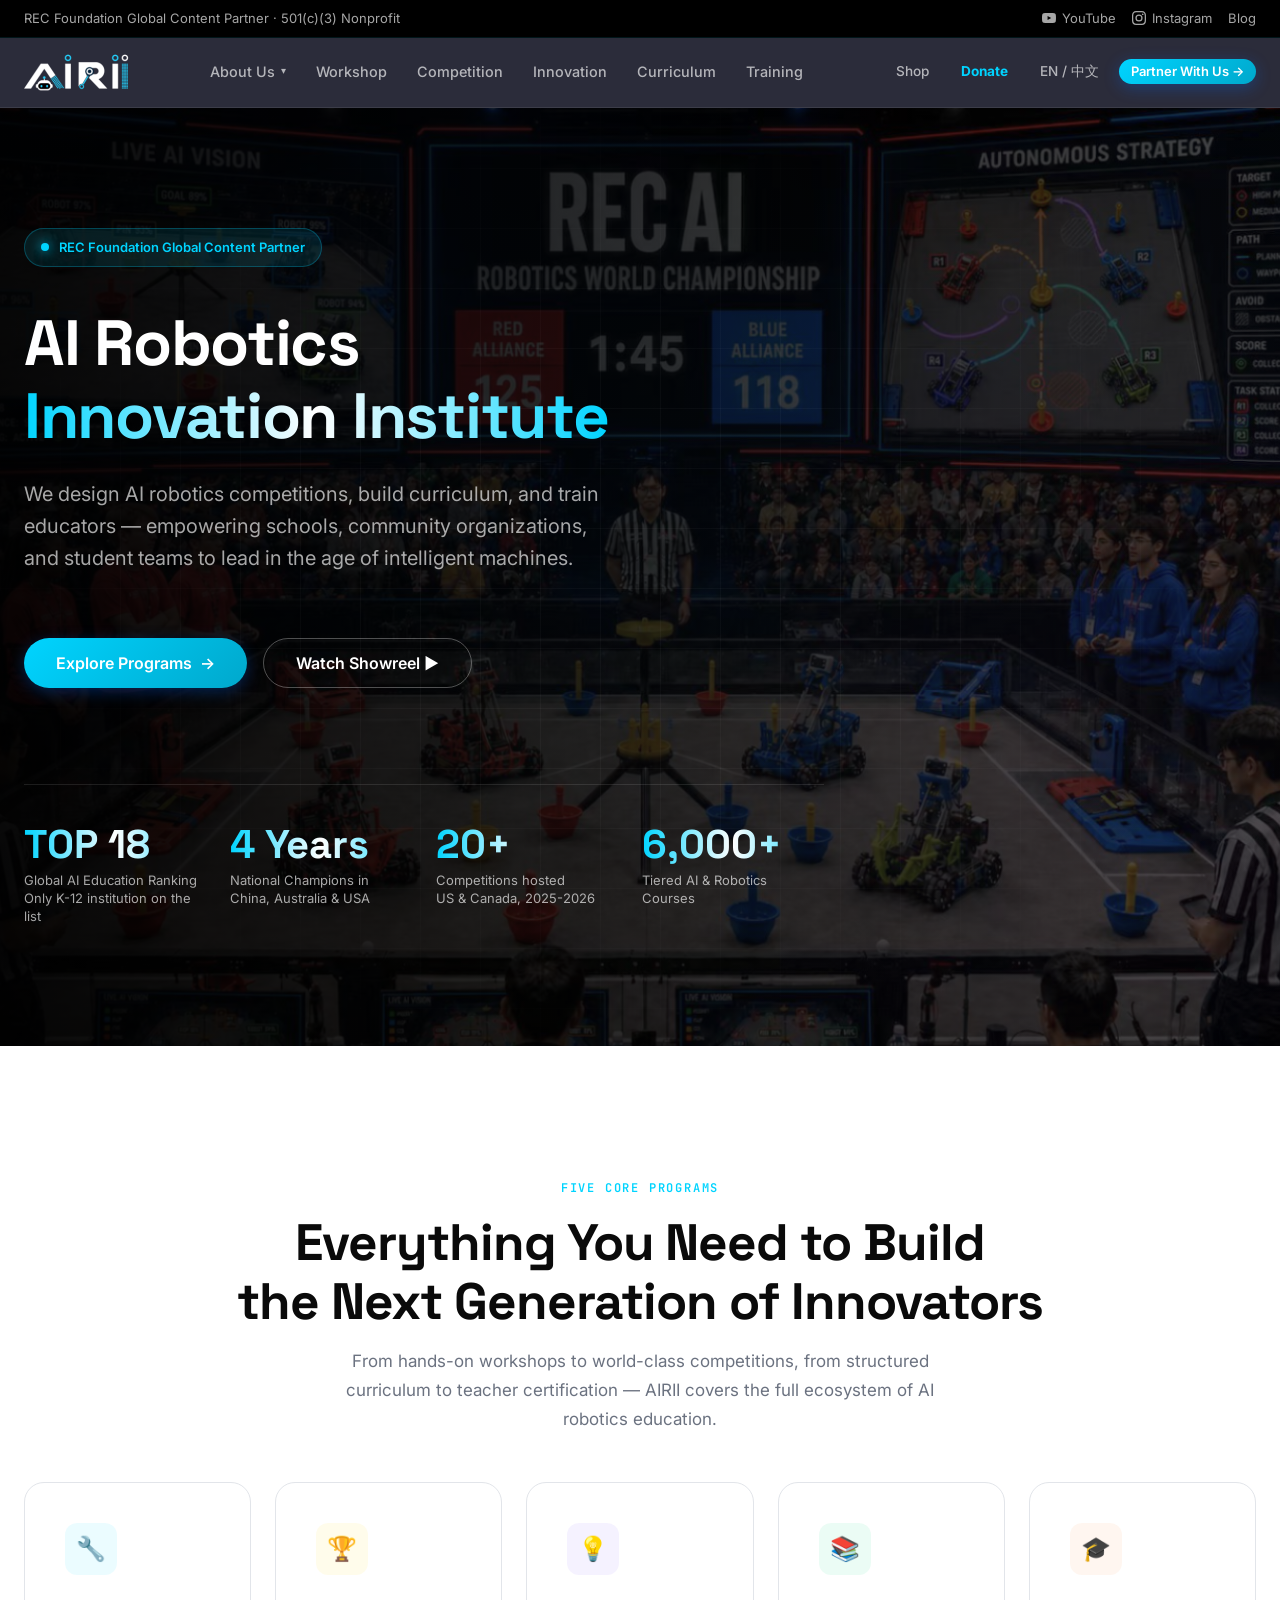
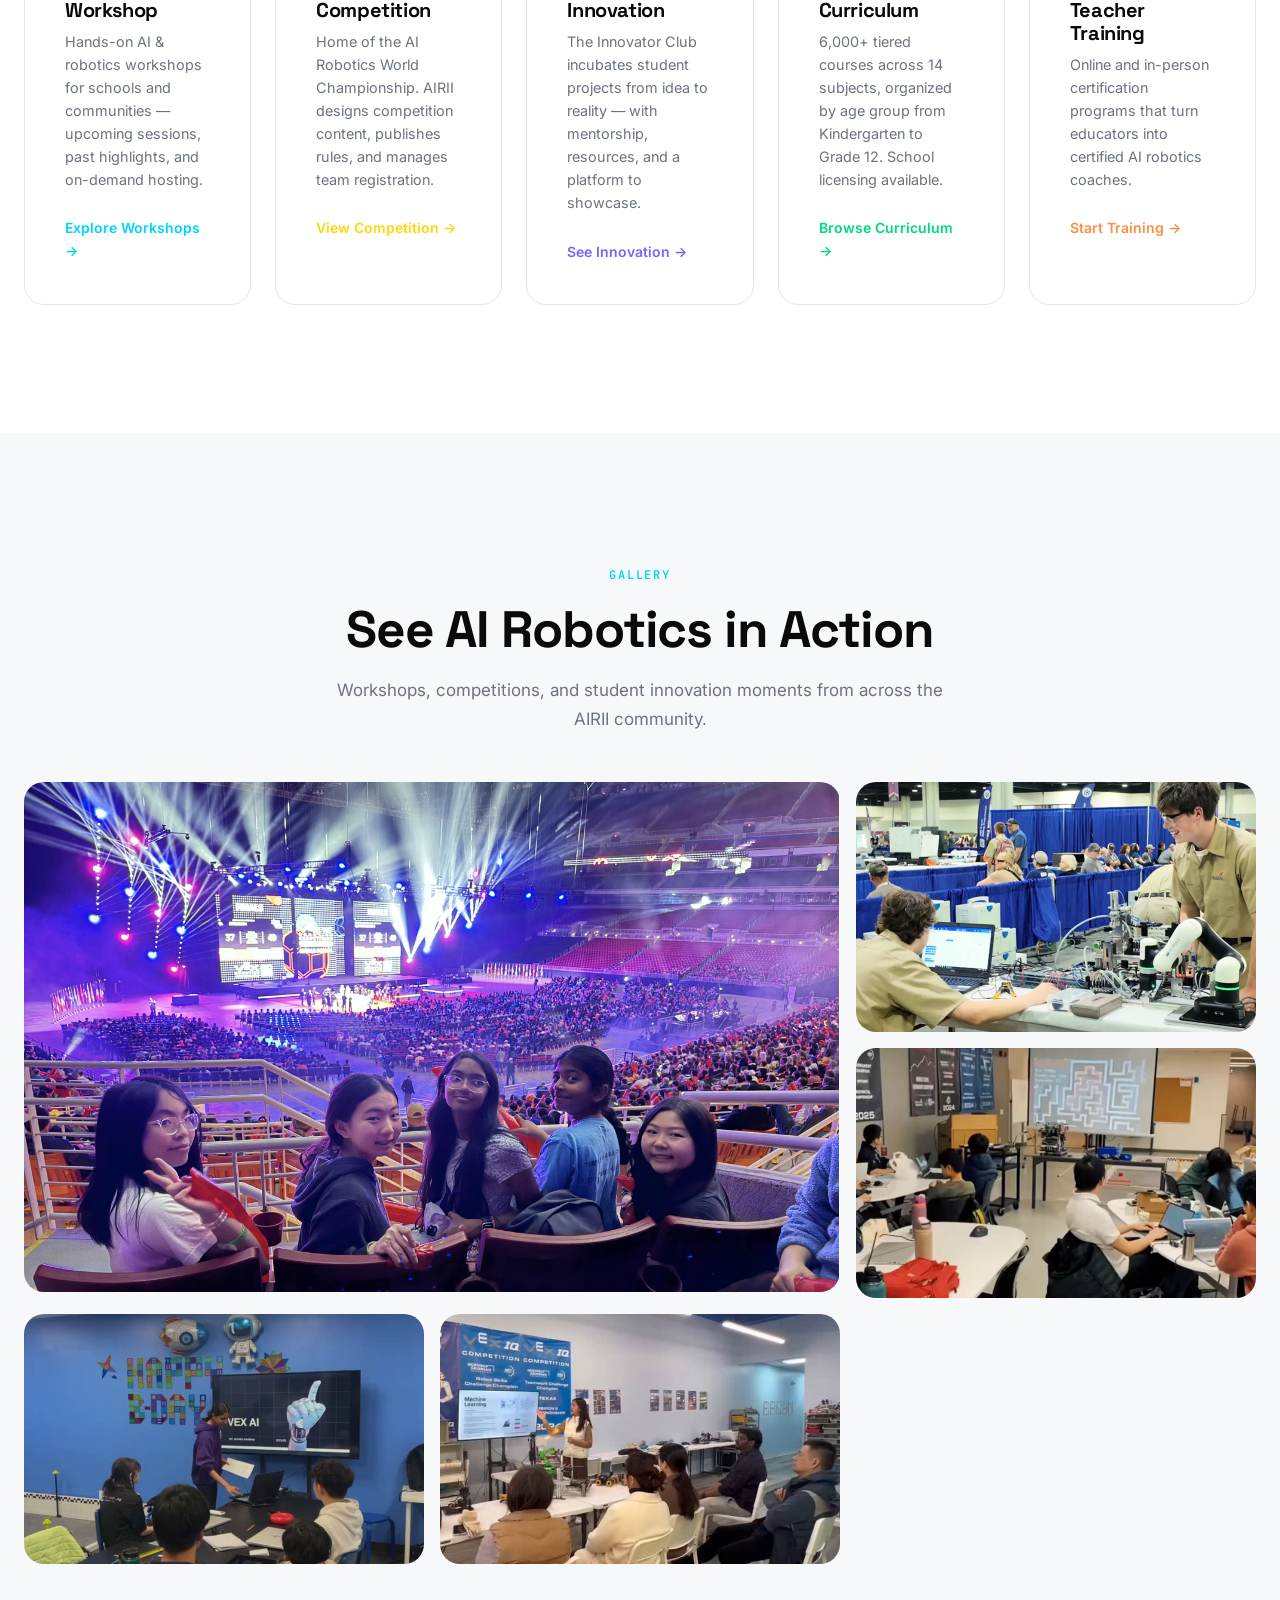
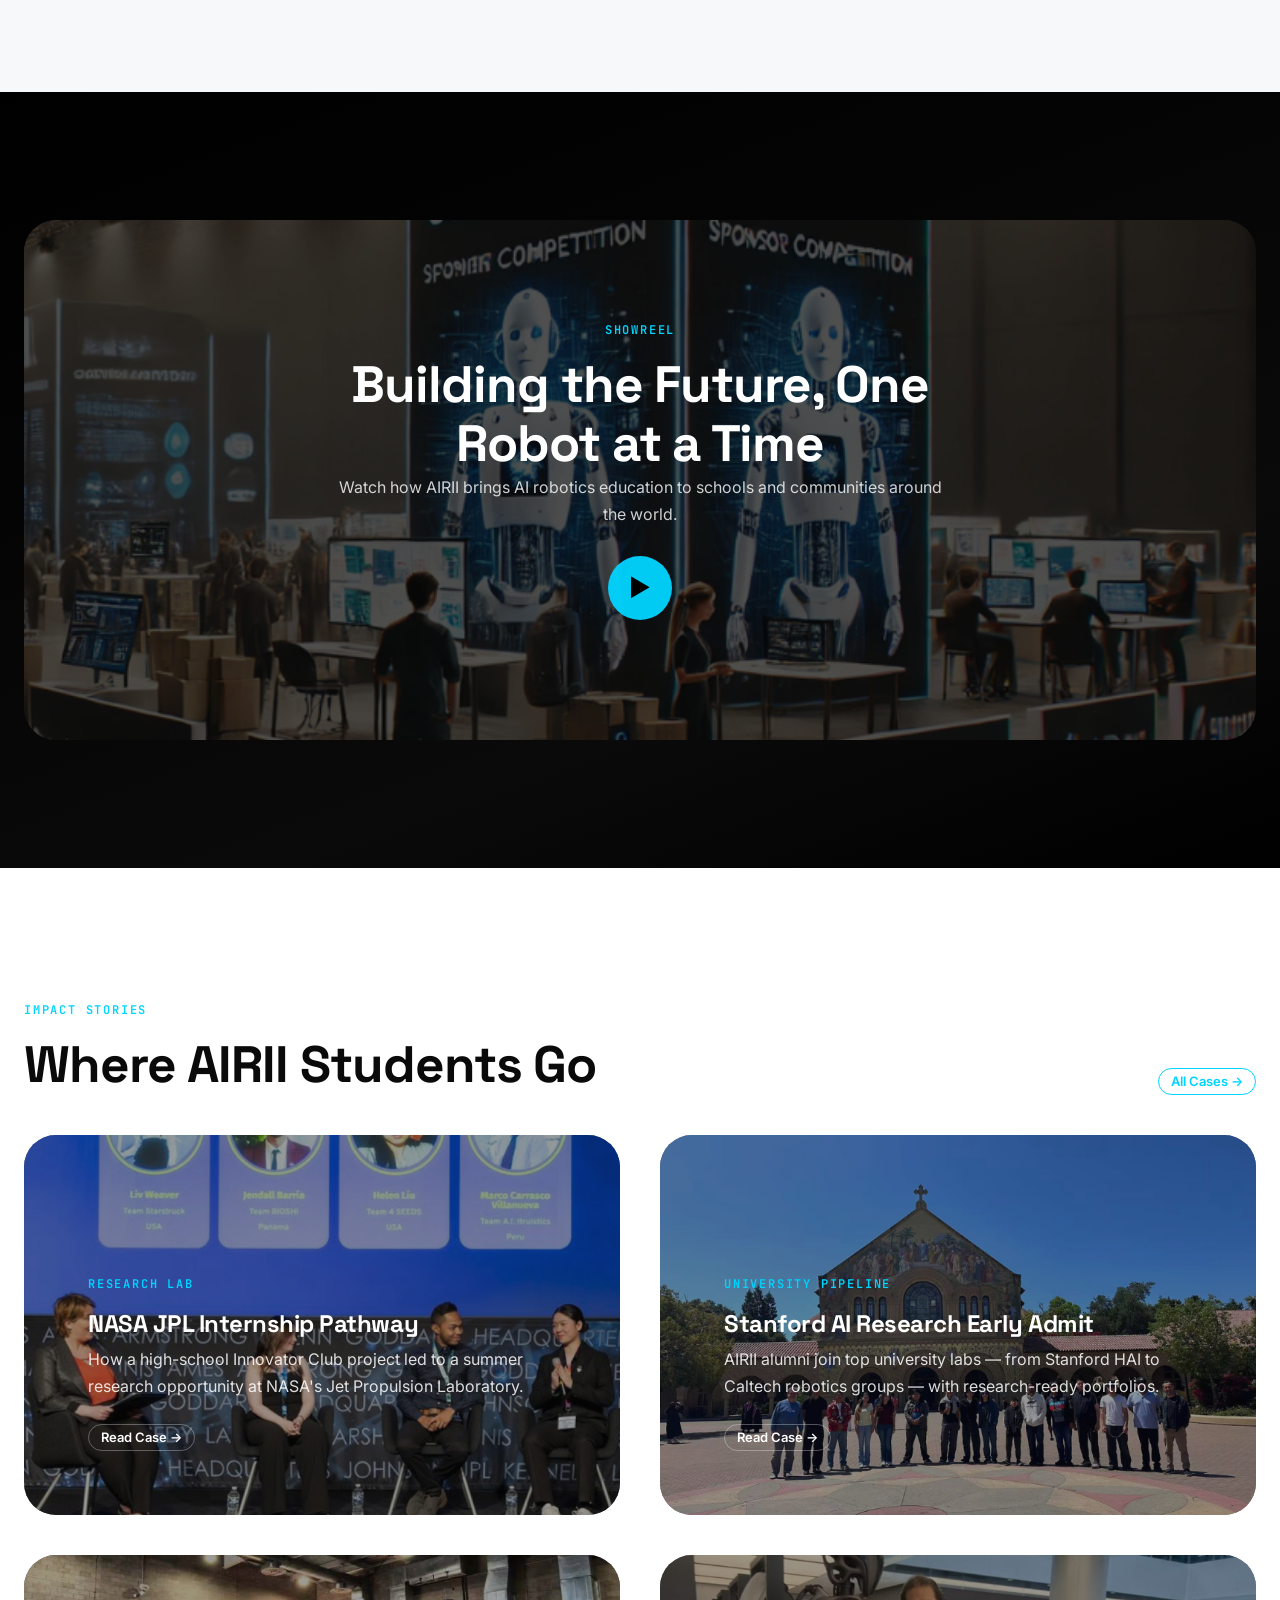
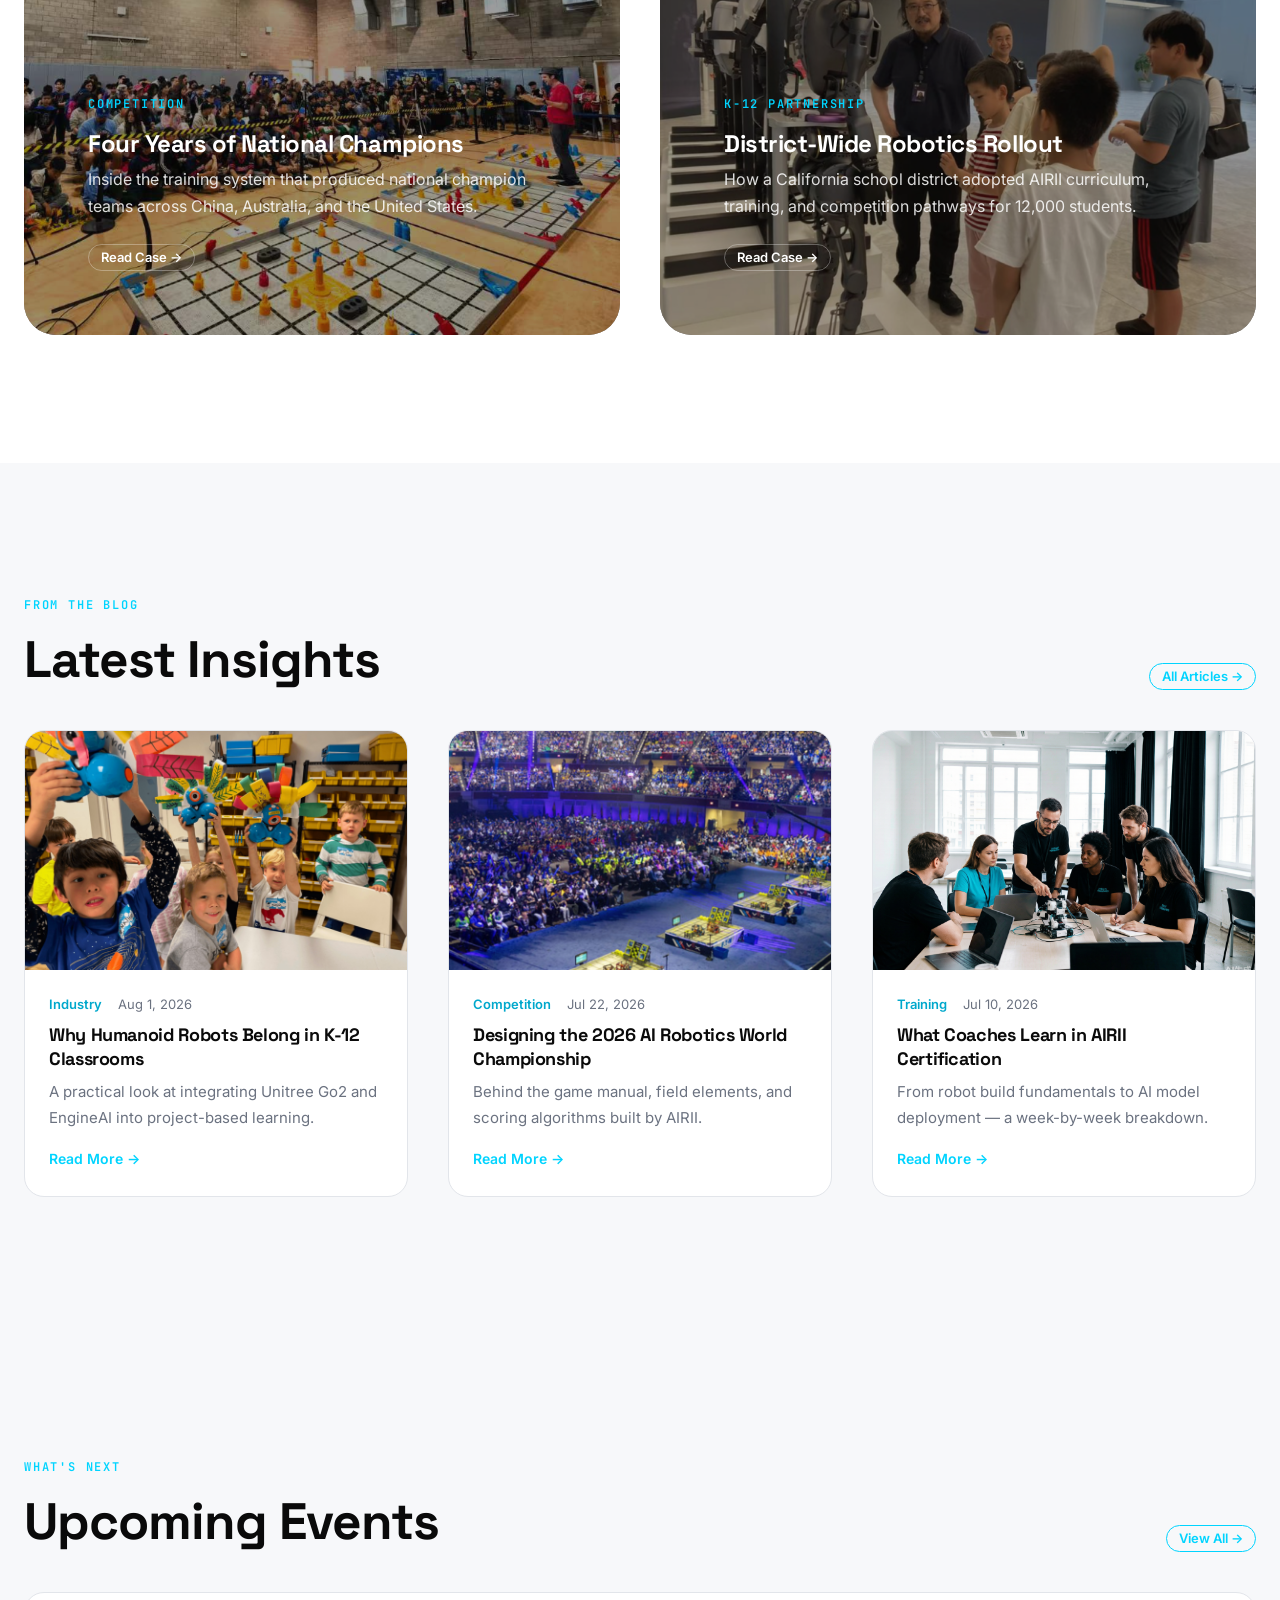
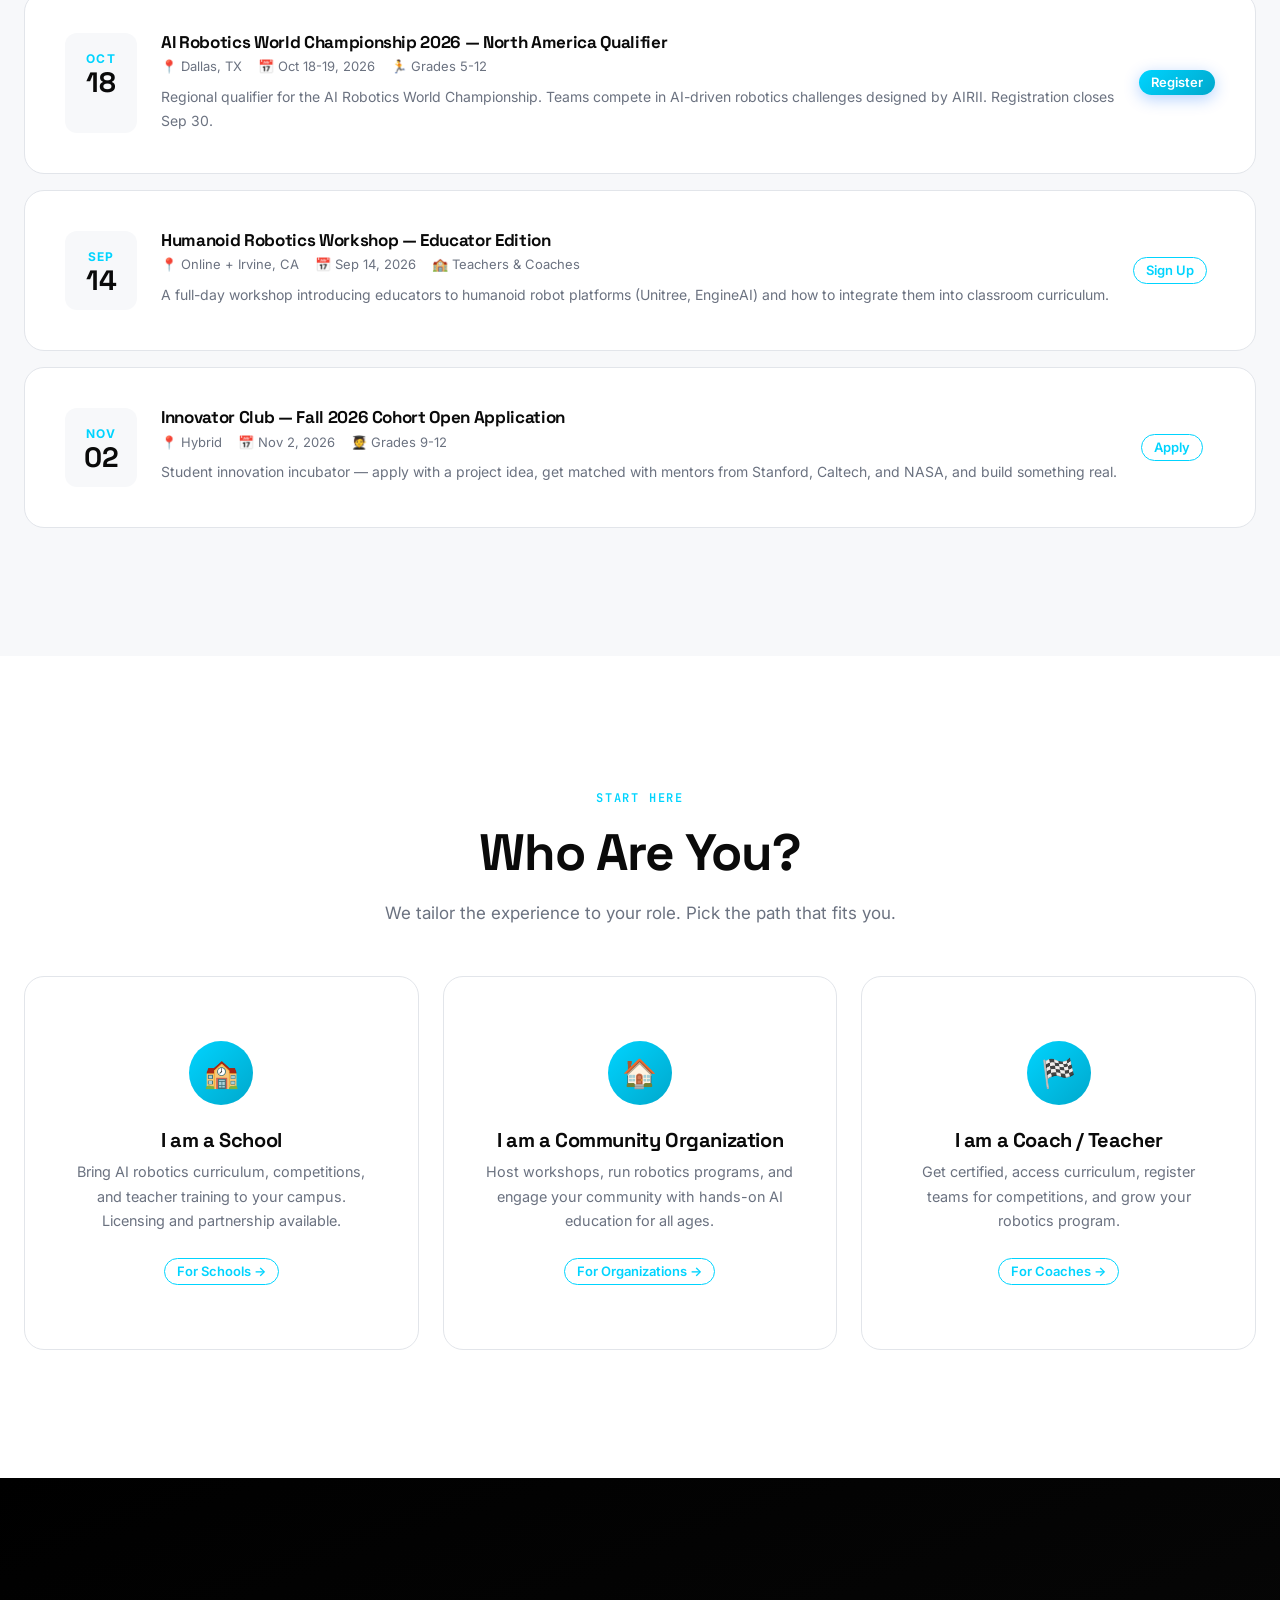
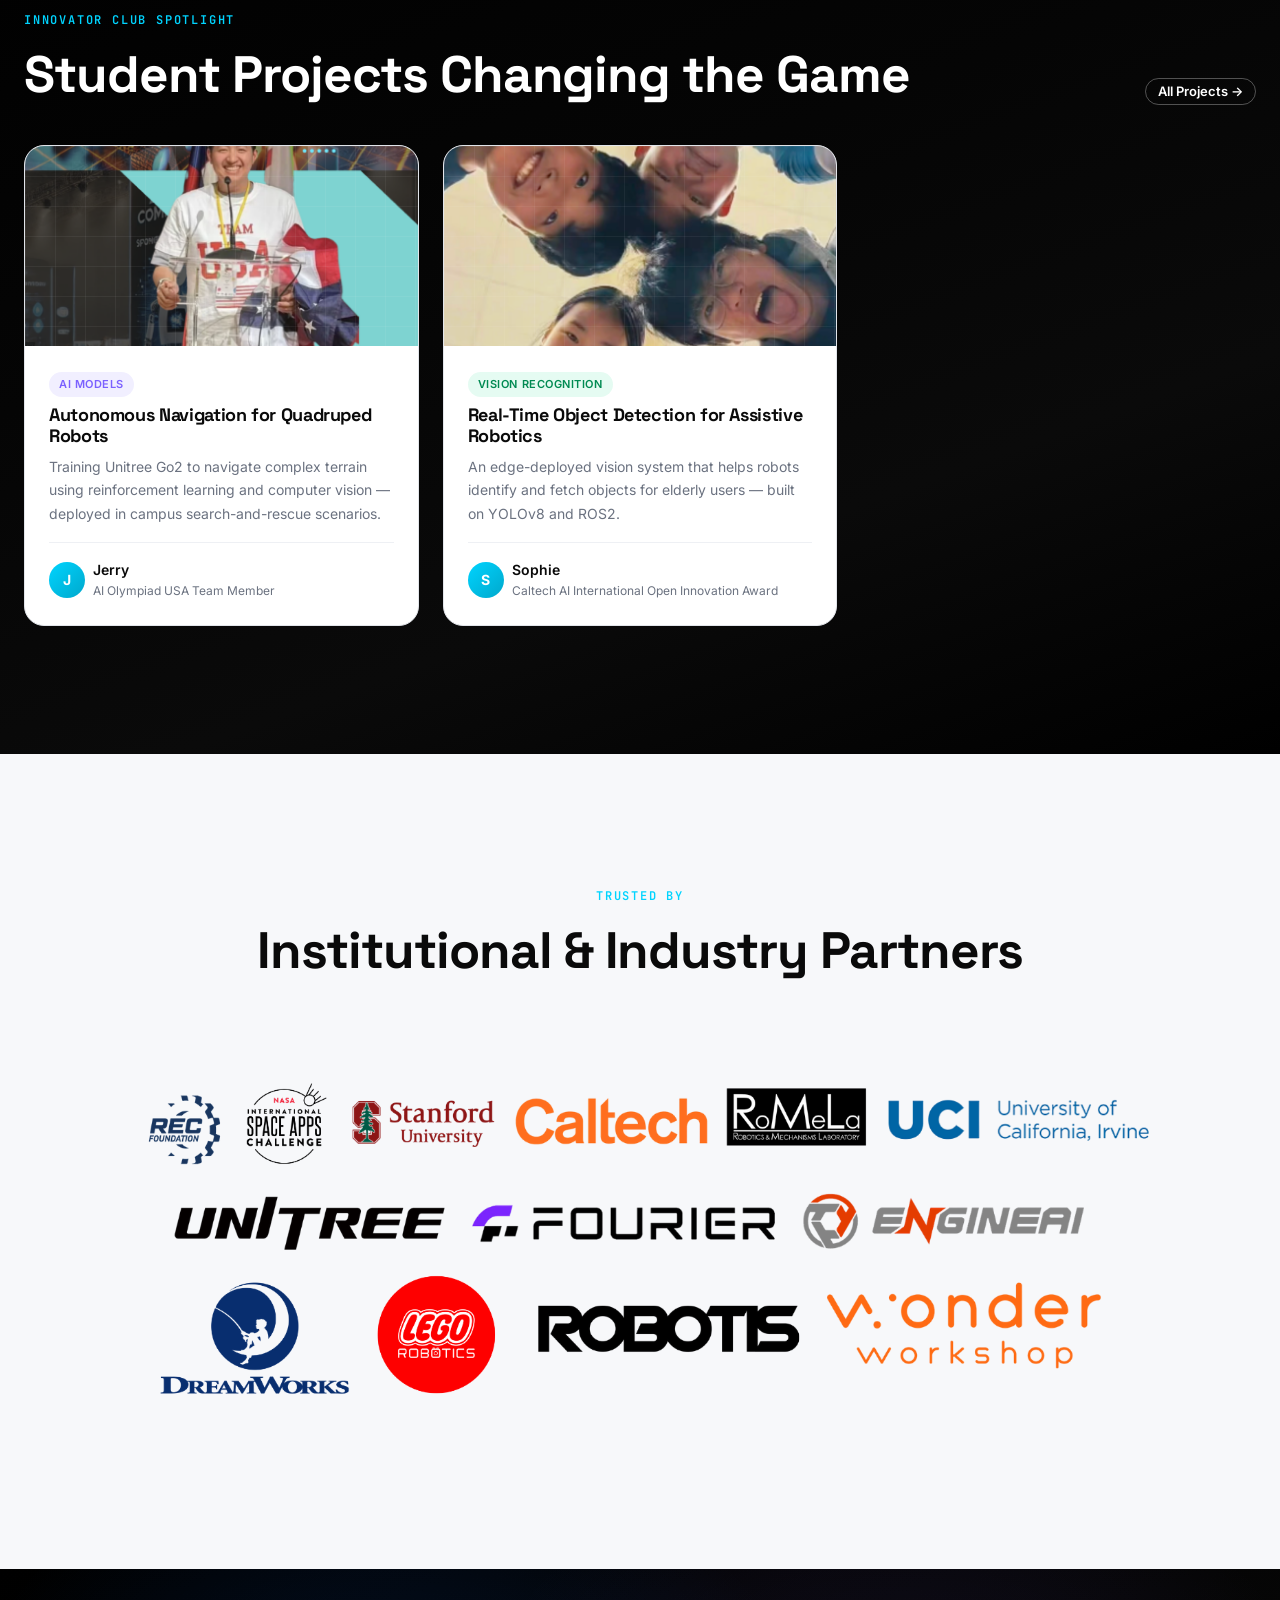
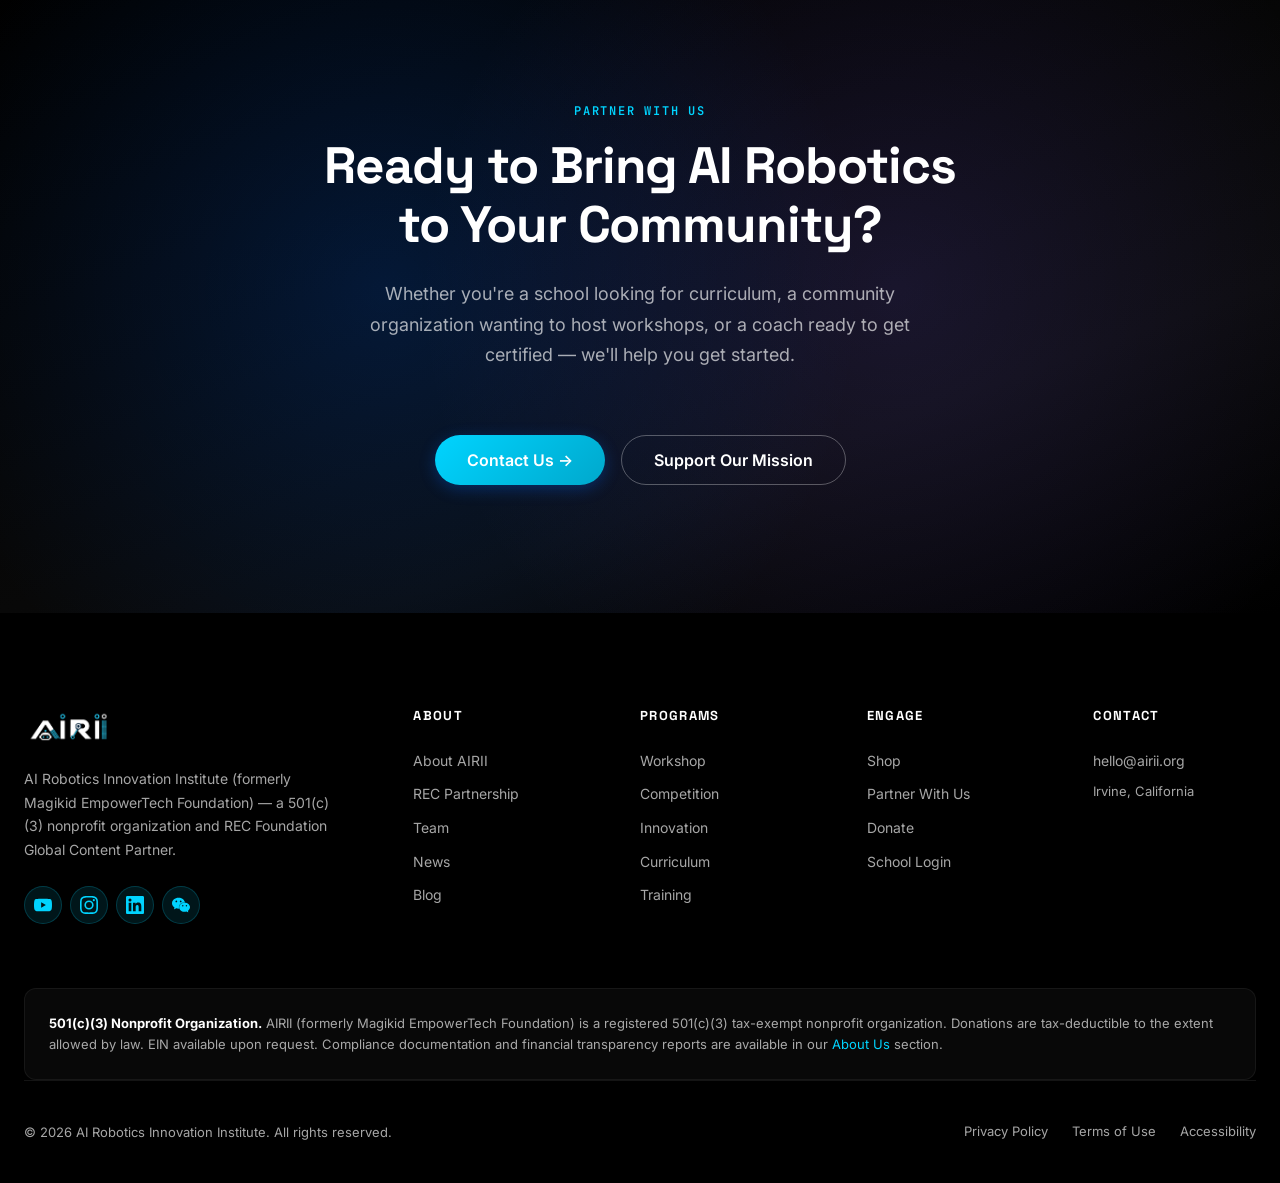
==== commit 6cd8082c: "Add bilingual donate page, crowdfunding section, move Blog to About dropdown - New donate.html: full" ====
--- a/index.html
+++ b/index.html
@@ -39,10 +39,10 @@
                     <a href="about.html#rec-partnership">REC Foundation Partnership</a>
                     <a href="about.html#team">Team</a>
                     <a href="about.html#news">News &amp; Media</a>
+                    <a href="blog.html">Blog</a>
                     <a href="about.html#compliance">Compliance &amp; Transparency</a>
                 </div>
             </li>
-            <li><a href="blog.html">Blog</a></li>
             <li><a href="workshop.html">Workshop</a></li>
             <li><a href="competition.html">Competition</a></li>
             <li><a href="innovation.html">Innovation</a></li>
@@ -51,6 +51,7 @@
         </ul>
         <div class="nav-tools">
             <a href="shop.html" class="nav-tool-link">Shop</a>
+            <a href="donate.html" class="nav-tool-link" style="color:var(--color-cyan); font-weight:700;">Donate</a>
             <a href="#" class="nav-tool-link">EN / 中文</a>
             
             <a href="#partner" class="btn btn-primary btn-sm">Partner With Us &rarr;</a>
@@ -468,7 +469,7 @@
             <p>Whether you're a school looking for curriculum, a community organization wanting to host workshops, or a coach ready to get certified — we'll help you get started.</p>
             <div class="cta-actions">
                 <a href="mailto:hello@airii.org" class="btn btn-primary btn-lg">Contact Us &rarr;</a>
-                <a href="about.html#compliance" class="btn btn-ghost-light btn-lg">Support Our Mission</a>
+                <a href="donate.html" class="btn btn-ghost-light btn-lg">Support Our Mission</a>
             </div>
         </div>
     </div>
@@ -498,6 +499,7 @@
                     <li><a href="about.html#rec-partnership">REC Partnership</a></li>
                     <li><a href="about.html#team">Team</a></li>
                     <li><a href="about.html#news">News</a></li>
+                    <li><a href="blog.html">Blog</a></li>
                 </ul>
             </div>
 
@@ -517,7 +519,7 @@
                 <ul>
                     <li><a href="shop.html">Shop</a></li>
                     <li><a href="#partner">Partner With Us</a></li>
-                    <li><a href="about.html#compliance">Donate</a></li>
+                    <li><a href="donate.html">Donate</a></li>
                     <li><a href="#">School Login</a></li>
                 </ul>
             </div>
--- a/css/style.css
+++ b/css/style.css
@@ -2434,3 +2434,629 @@
         grid-template-columns: 1fr;
     }
 }
+
+/* ============================================
+   AIRII — Donation & Crowdfunding Components
+   ============================================ */
+
+/* ===== Bilingual Toggle ===== */
+.lang-toggle {
+    display: inline-flex;
+    background: rgba(0, 212, 255, 0.08);
+    border: 1px solid rgba(0, 212, 255, 0.2);
+    border-radius: 999px;
+    padding: 3px;
+    gap: 2px;
+}
+.lang-toggle button {
+    padding: 6px 16px;
+    border: none;
+    background: transparent;
+    color: var(--text-muted);
+    font-size: 0.8125rem;
+    font-weight: 600;
+    border-radius: 999px;
+    cursor: pointer;
+    transition: all 0.2s;
+    font-family: var(--font-sans);
+}
+.lang-toggle button.active {
+    background: var(--color-cyan);
+    color: var(--color-dark-900);
+}
+body.lang-zh .en-only { display: none !important; }
+body.lang-en .zh-only { display: none !important; }
+
+/* ===== Donation Hero ===== */
+.donate-hero {
+    position: relative;
+    background: linear-gradient(160deg, #060818 0%, #0A0E27 40%, #111538 100%);
+    color: white;
+    padding: calc(var(--nav-height) + 60px) 0 60px;
+    overflow: hidden;
+}
+.donate-hero::before {
+    content: '';
+    position: absolute;
+    inset: 0;
+    background-image: radial-gradient(circle at 20% 50%, rgba(0,212,255,0.08) 0%, transparent 50%),
+                      radial-gradient(circle at 80% 30%, rgba(123,97,255,0.06) 0%, transparent 50%);
+}
+.donate-hero .container { position: relative; z-index: 1; }
+.donate-hero h1 { color: white; }
+.donate-hero .hero-subtitle { color: rgba(255,255,255,0.8); max-width: 640px; }
+
+/* ===== Donation Purpose Cards ===== */
+.donate-purpose-grid {
+    display: grid;
+    grid-template-columns: repeat(3, 1fr);
+    gap: var(--space-xl);
+    margin-top: 40px;
+}
+.donate-purpose-card {
+    background: var(--color-white);
+    border-radius: var(--radius-xl);
+    overflow: hidden;
+    border: 1px solid var(--color-gray-200);
+    transition: all 0.3s;
+    display: flex;
+    flex-direction: column;
+}
+.donate-purpose-card:hover {
+    transform: translateY(-4px);
+    box-shadow: var(--shadow-xl);
+    border-color: rgba(0, 212, 255, 0.3);
+}
+.donate-purpose-img {
+    aspect-ratio: 16 / 10;
+    overflow: hidden;
+    background: var(--color-dark-700);
+    position: relative;
+}
+.donate-purpose-img img {
+    width: 100%;
+    height: 100%;
+    object-fit: cover;
+    transition: transform 0.4s;
+}
+.donate-purpose-card:hover .donate-purpose-img img {
+    transform: scale(1.05);
+}
+.donate-purpose-icon {
+    position: absolute;
+    top: 16px;
+    left: 16px;
+    width: 48px;
+    height: 48px;
+    border-radius: 12px;
+    background: rgba(0, 212, 255, 0.95);
+    color: var(--color-dark-900);
+    display: flex;
+    align-items: center;
+    justify-content: center;
+    font-size: 1.5rem;
+    z-index: 2;
+}
+.donate-purpose-body {
+    padding: 28px;
+    flex: 1;
+    display: flex;
+    flex-direction: column;
+}
+.donate-purpose-body h3 {
+    font-size: 1.25rem;
+    margin-bottom: 12px;
+}
+.donate-purpose-body p {
+    color: var(--text-muted);
+    font-size: 0.9375rem;
+    flex: 1;
+    margin-bottom: 20px;
+}
+.donate-purpose-amount {
+    font-size: 0.8125rem;
+    color: var(--color-primary);
+    font-weight: 600;
+    margin-bottom: 16px;
+}
+.donate-purpose-btn {
+    display: inline-flex;
+    align-items: center;
+    justify-content: center;
+    padding: 12px 24px;
+    background: linear-gradient(135deg, var(--color-cyan), var(--color-primary));
+    color: white;
+    border-radius: var(--radius-md);
+    font-weight: 600;
+    font-size: 0.9375rem;
+    transition: all 0.2s;
+    border: none;
+    cursor: pointer;
+    text-decoration: none;
+}
+.donate-purpose-btn:hover {
+    transform: translateY(-2px);
+    box-shadow: 0 8px 24px rgba(0, 212, 255, 0.3);
+}
+
+/* ===== Donation Form / Amount Selector ===== */
+.donate-form-card {
+    background: var(--color-white);
+    border-radius: var(--radius-xl);
+    padding: 40px;
+    border: 1px solid var(--color-gray-200);
+    box-shadow: var(--shadow-lg);
+}
+.donate-form-card h3 {
+    margin-bottom: 24px;
+}
+.donate-type-toggle {
+    display: flex;
+    gap: 8px;
+    margin-bottom: 24px;
+}
+.donate-type-toggle button {
+    flex: 1;
+    padding: 12px;
+    border: 2px solid var(--color-gray-200);
+    background: var(--color-white);
+    border-radius: var(--radius-md);
+    font-weight: 600;
+    font-size: 0.9375rem;
+    cursor: pointer;
+    transition: all 0.2s;
+    color: var(--text-body);
+    font-family: var(--font-sans);
+}
+.donate-type-toggle button.active {
+    border-color: var(--color-cyan);
+    background: rgba(0, 212, 255, 0.08);
+    color: var(--color-primary);
+}
+.donate-amount-grid {
+    display: grid;
+    grid-template-columns: repeat(3, 1fr);
+    gap: 12px;
+    margin-bottom: 24px;
+}
+.donate-amount-btn {
+    padding: 20px;
+    border: 2px solid var(--color-gray-200);
+    background: var(--color-white);
+    border-radius: var(--radius-md);
+    font-size: 1.5rem;
+    font-weight: 700;
+    cursor: pointer;
+    transition: all 0.2s;
+    text-align: center;
+    color: var(--text-dark);
+    font-family: var(--font-display);
+}
+.donate-amount-btn:hover {
+    border-color: var(--color-cyan);
+}
+.donate-amount-btn.active {
+    border-color: var(--color-cyan);
+    background: rgba(0, 212, 255, 0.08);
+    color: var(--color-primary);
+}
+.donate-amount-btn small {
+    display: block;
+    font-size: 0.75rem;
+    font-weight: 500;
+    color: var(--text-muted);
+    margin-top: 4px;
+}
+.donate-custom-input {
+    width: 100%;
+    padding: 16px 20px;
+    border: 2px solid var(--color-gray-200);
+    border-radius: var(--radius-md);
+    font-size: 1.125rem;
+    font-weight: 600;
+    color: var(--text-dark);
+    margin-bottom: 24px;
+    font-family: var(--font-display);
+    transition: border-color 0.2s;
+}
+.donate-custom-input:focus {
+    outline: none;
+    border-color: var(--color-cyan);
+}
+.donate-purpose-select {
+    width: 100%;
+    padding: 14px 20px;
+    border: 2px solid var(--color-gray-200);
+    border-radius: var(--radius-md);
+    font-size: 0.9375rem;
+    color: var(--text-body);
+    margin-bottom: 24px;
+    background: var(--color-white);
+    cursor: pointer;
+}
+.donate-submit-btn {
+    width: 100%;
+    padding: 18px;
+    background: linear-gradient(135deg, var(--color-cyan), var(--color-primary));
+    color: white;
+    border: none;
+    border-radius: var(--radius-md);
+    font-size: 1.125rem;
+    font-weight: 700;
+    cursor: pointer;
+    transition: all 0.2s;
+    font-family: var(--font-display);
+}
+.donate-submit-btn:hover {
+    transform: translateY(-2px);
+    box-shadow: 0 12px 32px rgba(0, 212, 255, 0.35);
+}
+
+/* ===== Wall of Thanks ===== */
+.wall-of-thanks {
+    background: linear-gradient(180deg, var(--color-gray-50) 0%, var(--color-white) 100%);
+}
+.thanks-stats {
+    display: grid;
+    grid-template-columns: repeat(4, 1fr);
+    gap: 24px;
+    margin-bottom: 48px;
+}
+.thanks-stat {
+    text-align: center;
+}
+.thanks-stat-num {
+    font-size: 2.5rem;
+    font-weight: 800;
+    background: linear-gradient(135deg, var(--color-cyan), var(--color-primary));
+    -webkit-background-clip: text;
+    -webkit-text-fill-color: transparent;
+    background-clip: text;
+    font-family: var(--font-display);
+}
+.thanks-stat-label {
+    color: var(--text-muted);
+    font-size: 0.875rem;
+    margin-top: 4px;
+}
+
+.donor-wall {
+    display: grid;
+    grid-template-columns: repeat(auto-fill, minmax(200px, 1fr));
+    gap: 16px;
+    margin-top: 32px;
+}
+.donor-card {
+    background: var(--color-white);
+    border: 1px solid var(--color-gray-200);
+    border-radius: var(--radius-md);
+    padding: 20px;
+    text-align: center;
+    transition: all 0.2s;
+}
+.donor-card:hover {
+    border-color: rgba(0, 212, 255, 0.3);
+    box-shadow: var(--shadow-md);
+}
+.donor-avatar {
+    width: 56px;
+    height: 56px;
+    border-radius: 50%;
+    margin: 0 auto 12px;
+    display: flex;
+    align-items: center;
+    justify-content: center;
+    font-size: 1.25rem;
+    font-weight: 700;
+    color: white;
+}
+.donor-name {
+    font-weight: 600;
+    font-size: 0.9375rem;
+    margin-bottom: 4px;
+}
+.donor-amount {
+    font-size: 0.8125rem;
+    color: var(--color-cyan);
+    font-weight: 600;
+}
+.donor-message {
+    font-size: 0.8125rem;
+    color: var(--text-muted);
+    margin-top: 8px;
+    line-height: 1.5;
+}
+
+/* ===== Impact Video Section ===== */
+.impact-video-section {
+    position: relative;
+    border-radius: var(--radius-xl);
+    overflow: hidden;
+    background: var(--color-dark-700);
+    min-height: 480px;
+    display: flex;
+    align-items: center;
+    justify-content: center;
+}
+.impact-video-section img {
+    position: absolute;
+    inset: 0;
+    width: 100%;
+    height: 100%;
+    object-fit: cover;
+    opacity: 0.4;
+}
+.impact-video-section::after {
+    content: '';
+    position: absolute;
+    inset: 0;
+    background: linear-gradient(135deg, rgba(0,0,0,0.7) 0%, rgba(0,0,0,0.5) 100%);
+}
+.impact-video-content {
+    position: relative;
+    z-index: 2;
+    text-align: center;
+    color: white;
+    max-width: 640px;
+    padding: 60px;
+}
+.impact-video-content h2 { color: white; }
+.impact-play-btn {
+    width: 80px;
+    height: 80px;
+    border-radius: 50%;
+    background: var(--color-cyan);
+    color: var(--color-dark-900);
+    display: inline-flex;
+    align-items: center;
+    justify-content: center;
+    font-size: 2rem;
+    margin-bottom: 24px;
+    cursor: pointer;
+    transition: all 0.3s;
+    border: none;
+}
+.impact-play-btn:hover {
+    transform: scale(1.1);
+    box-shadow: 0 0 40px rgba(0, 212, 255, 0.5);
+}
+
+/* ===== Crowdfunding Cards ===== */
+.crowdfund-grid {
+    display: grid;
+    grid-template-columns: repeat(2, 1fr);
+    gap: var(--space-xl);
+}
+.crowdfund-card {
+    background: var(--color-white);
+    border-radius: var(--radius-xl);
+    overflow: hidden;
+    border: 1px solid var(--color-gray-200);
+    transition: all 0.3s;
+    display: flex;
+    flex-direction: column;
+}
+.crowdfund-card:hover {
+    transform: translateY(-4px);
+    box-shadow: var(--shadow-xl);
+    border-color: rgba(0, 212, 255, 0.3);
+}
+.crowdfund-card-img {
+    aspect-ratio: 16 / 9;
+    overflow: hidden;
+    background: var(--color-dark-700);
+    position: relative;
+}
+.crowdfund-card-img img {
+    width: 100%;
+    height: 100%;
+    object-fit: cover;
+    transition: transform 0.4s;
+}
+.crowdfund-card:hover .crowdfund-card-img img {
+    transform: scale(1.05);
+}
+.crowdfund-tag {
+    position: absolute;
+    top: 16px;
+    left: 16px;
+    padding: 6px 14px;
+    border-radius: 999px;
+    font-size: 0.75rem;
+    font-weight: 700;
+    color: white;
+    z-index: 2;
+}
+.crowdfund-tag.hot { background: linear-gradient(135deg, #FF3D9A, #FF8C42); }
+.crowdfund-tag.new { background: linear-gradient(135deg, var(--color-cyan), var(--color-primary)); }
+.crowdfund-tag.ending { background: linear-gradient(135deg, #FFD60A, #FF8C42); color: var(--color-dark-900); }
+
+.crowdfund-card-body {
+    padding: 28px;
+    flex: 1;
+    display: flex;
+    flex-direction: column;
+}
+.crowdfund-card-body h3 {
+    font-size: 1.1875rem;
+    margin-bottom: 8px;
+    line-height: 1.35;
+}
+.crowdfund-card-body > p {
+    color: var(--text-muted);
+    font-size: 0.9375rem;
+    margin-bottom: 20px;
+    flex: 1;
+}
+.crowdfund-progress {
+    margin-bottom: 16px;
+}
+.crowdfund-progress-bar {
+    height: 10px;
+    background: var(--color-gray-200);
+    border-radius: 999px;
+    overflow: hidden;
+    margin-bottom: 10px;
+}
+.crowdfund-progress-fill {
+    height: 100%;
+    border-radius: 999px;
+    background: linear-gradient(90deg, var(--color-cyan), var(--color-primary));
+    transition: width 1s ease;
+}
+.crowdfund-progress-info {
+    display: flex;
+    justify-content: space-between;
+    align-items: baseline;
+}
+.crowdfund-raised {
+    font-size: 1.25rem;
+    font-weight: 800;
+    color: var(--text-dark);
+    font-family: var(--font-display);
+}
+.crowdfund-goal {
+    font-size: 0.875rem;
+    color: var(--text-muted);
+}
+.crowdfund-meta {
+    display: flex;
+    gap: 20px;
+    padding-top: 16px;
+    border-top: 1px solid var(--color-gray-100);
+    margin-bottom: 20px;
+}
+.crowdfund-meta-item {
+    display: flex;
+    align-items: center;
+    gap: 6px;
+    font-size: 0.8125rem;
+    color: var(--text-muted);
+}
+.crowdfund-meta-item strong {
+    color: var(--text-dark);
+    font-weight: 700;
+}
+.crowdfund-reward-preview {
+    background: var(--color-gray-50);
+    border-radius: var(--radius-md);
+    padding: 14px 18px;
+    margin-bottom: 20px;
+    font-size: 0.8125rem;
+    color: var(--text-muted);
+    display: flex;
+    align-items: center;
+    gap: 10px;
+}
+.crowdfund-reward-preview strong {
+    color: var(--color-primary);
+    font-weight: 700;
+}
+.crowdfund-btn {
+    display: inline-flex;
+    align-items: center;
+    justify-content: center;
+    padding: 14px 24px;
+    background: linear-gradient(135deg, var(--color-cyan), var(--color-primary));
+    color: white;
+    border-radius: var(--radius-md);
+    font-weight: 700;
+    font-size: 0.9375rem;
+    text-decoration: none;
+    transition: all 0.2s;
+    border: none;
+    cursor: pointer;
+    width: 100%;
+}
+.crowdfund-btn:hover {
+    transform: translateY(-2px);
+    box-shadow: 0 8px 24px rgba(0, 212, 255, 0.3);
+}
+.crowdfund-btn-outline {
+    background: transparent;
+    color: var(--color-primary);
+    border: 2px solid var(--color-gray-200);
+}
+.crowdfund-btn-outline:hover {
+    border-color: var(--color-cyan);
+    background: rgba(0, 212, 255, 0.05);
+}
+
+/* ===== Donation Info Strip ===== */
+.donate-info-strip {
+    display: grid;
+    grid-template-columns: repeat(3, 1fr);
+    gap: 24px;
+    margin-top: 48px;
+}
+.donate-info-item {
+    text-align: center;
+    padding: 24px;
+}
+.donate-info-icon {
+    font-size: 2rem;
+    margin-bottom: 12px;
+}
+.donate-info-item h4 {
+    font-size: 1rem;
+    margin-bottom: 8px;
+}
+.donate-info-item p {
+    font-size: 0.875rem;
+    color: var(--text-muted);
+}
+
+/* ===== Tax Info Box ===== */
+.tax-info-box {
+    background: rgba(0, 212, 255, 0.05);
+    border: 1px solid rgba(0, 212, 255, 0.15);
+    border-radius: var(--radius-lg);
+    padding: 24px;
+    display: flex;
+    gap: 16px;
+    align-items: flex-start;
+    margin-top: 32px;
+}
+.tax-info-box-icon {
+    font-size: 1.5rem;
+    flex-shrink: 0;
+}
+.tax-info-box h4 {
+    font-size: 0.9375rem;
+    margin-bottom: 4px;
+}
+.tax-info-box p {
+    font-size: 0.8125rem;
+    color: var(--text-muted);
+    line-height: 1.6;
+}
+
+/* ===== Responsive ===== */
+@media (max-width: 1024px) {
+    .donate-purpose-grid {
+        grid-template-columns: 1fr;
+    }
+    .crowdfund-grid {
+        grid-template-columns: 1fr;
+    }
+    .thanks-stats {
+        grid-template-columns: repeat(2, 1fr);
+    }
+    .donate-info-strip {
+        grid-template-columns: 1fr;
+    }
+    .donate-amount-grid {
+        grid-template-columns: repeat(2, 1fr);
+    }
+}
+@media (max-width: 640px) {
+    .donate-amount-grid {
+        grid-template-columns: 1fr;
+    }
+    .thanks-stats {
+        grid-template-columns: 1fr;
+    }
+    .donate-form-card {
+        padding: 24px;
+    }
+}
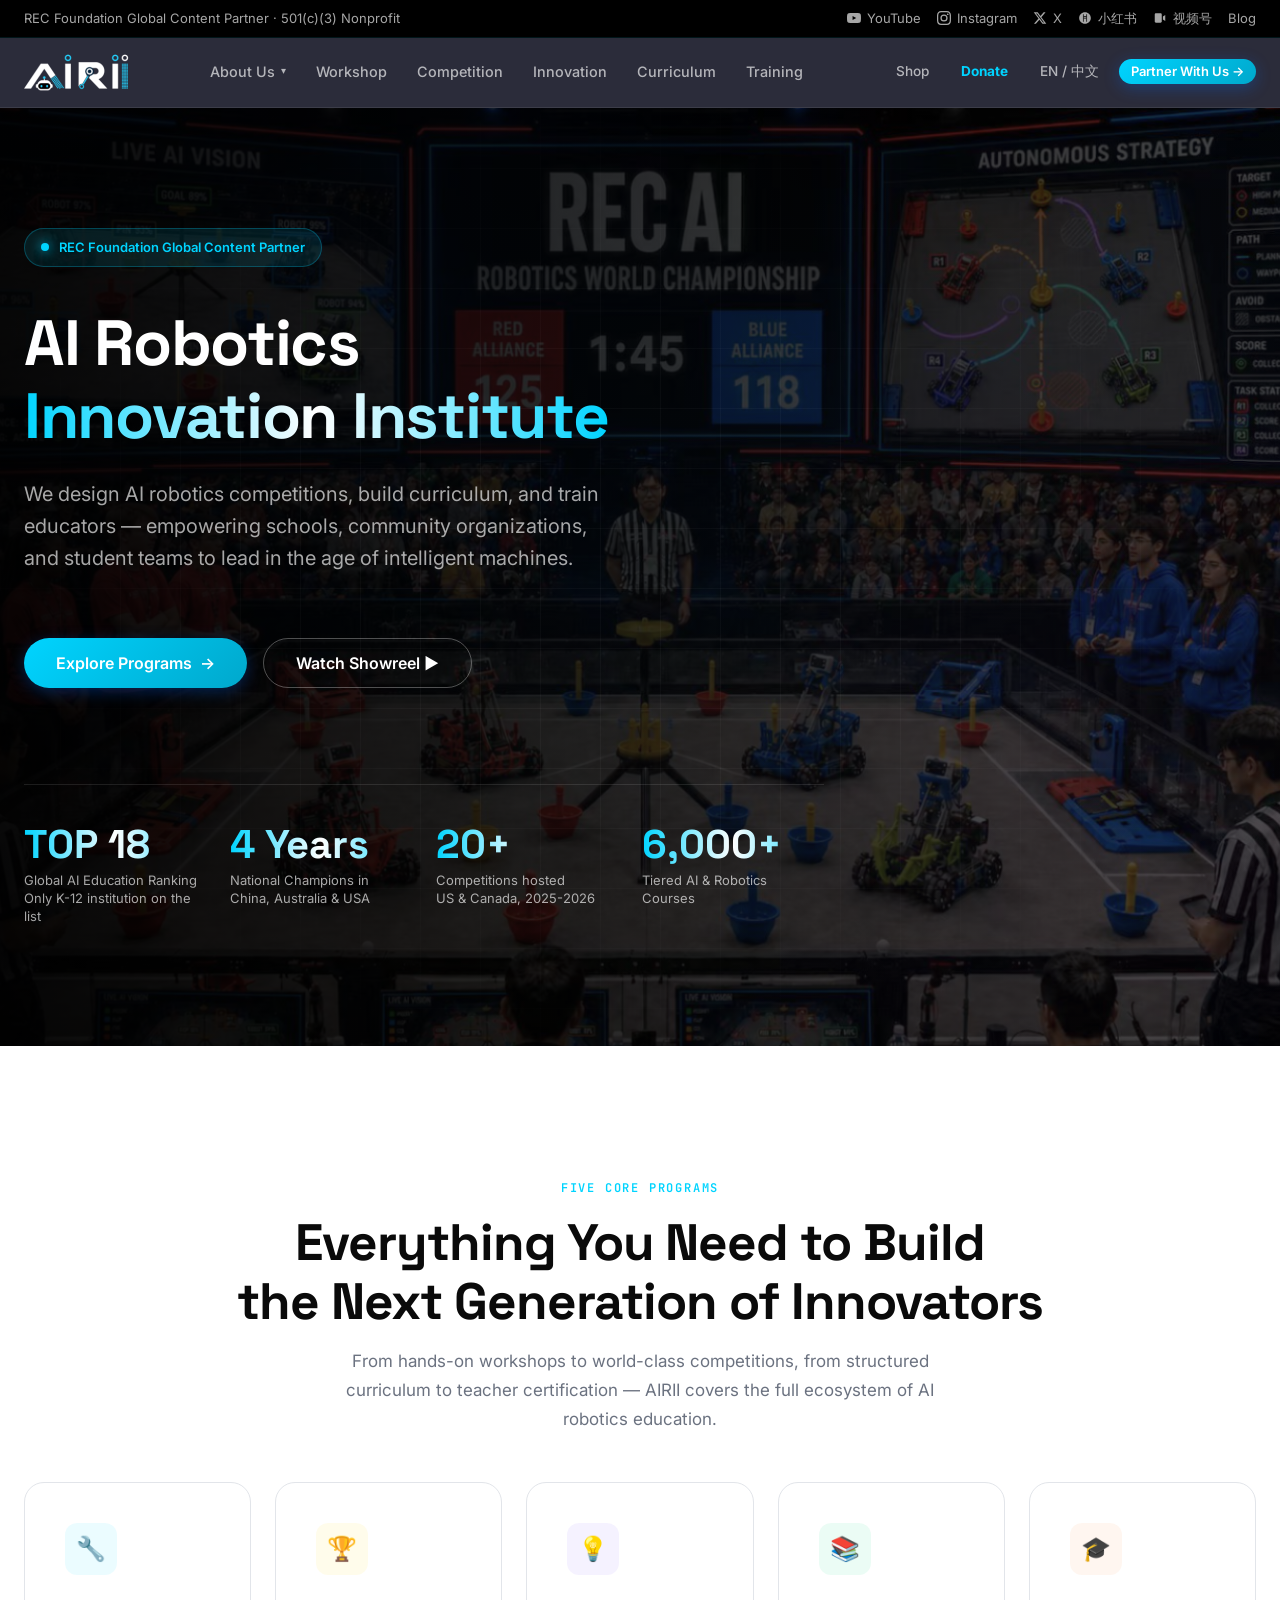
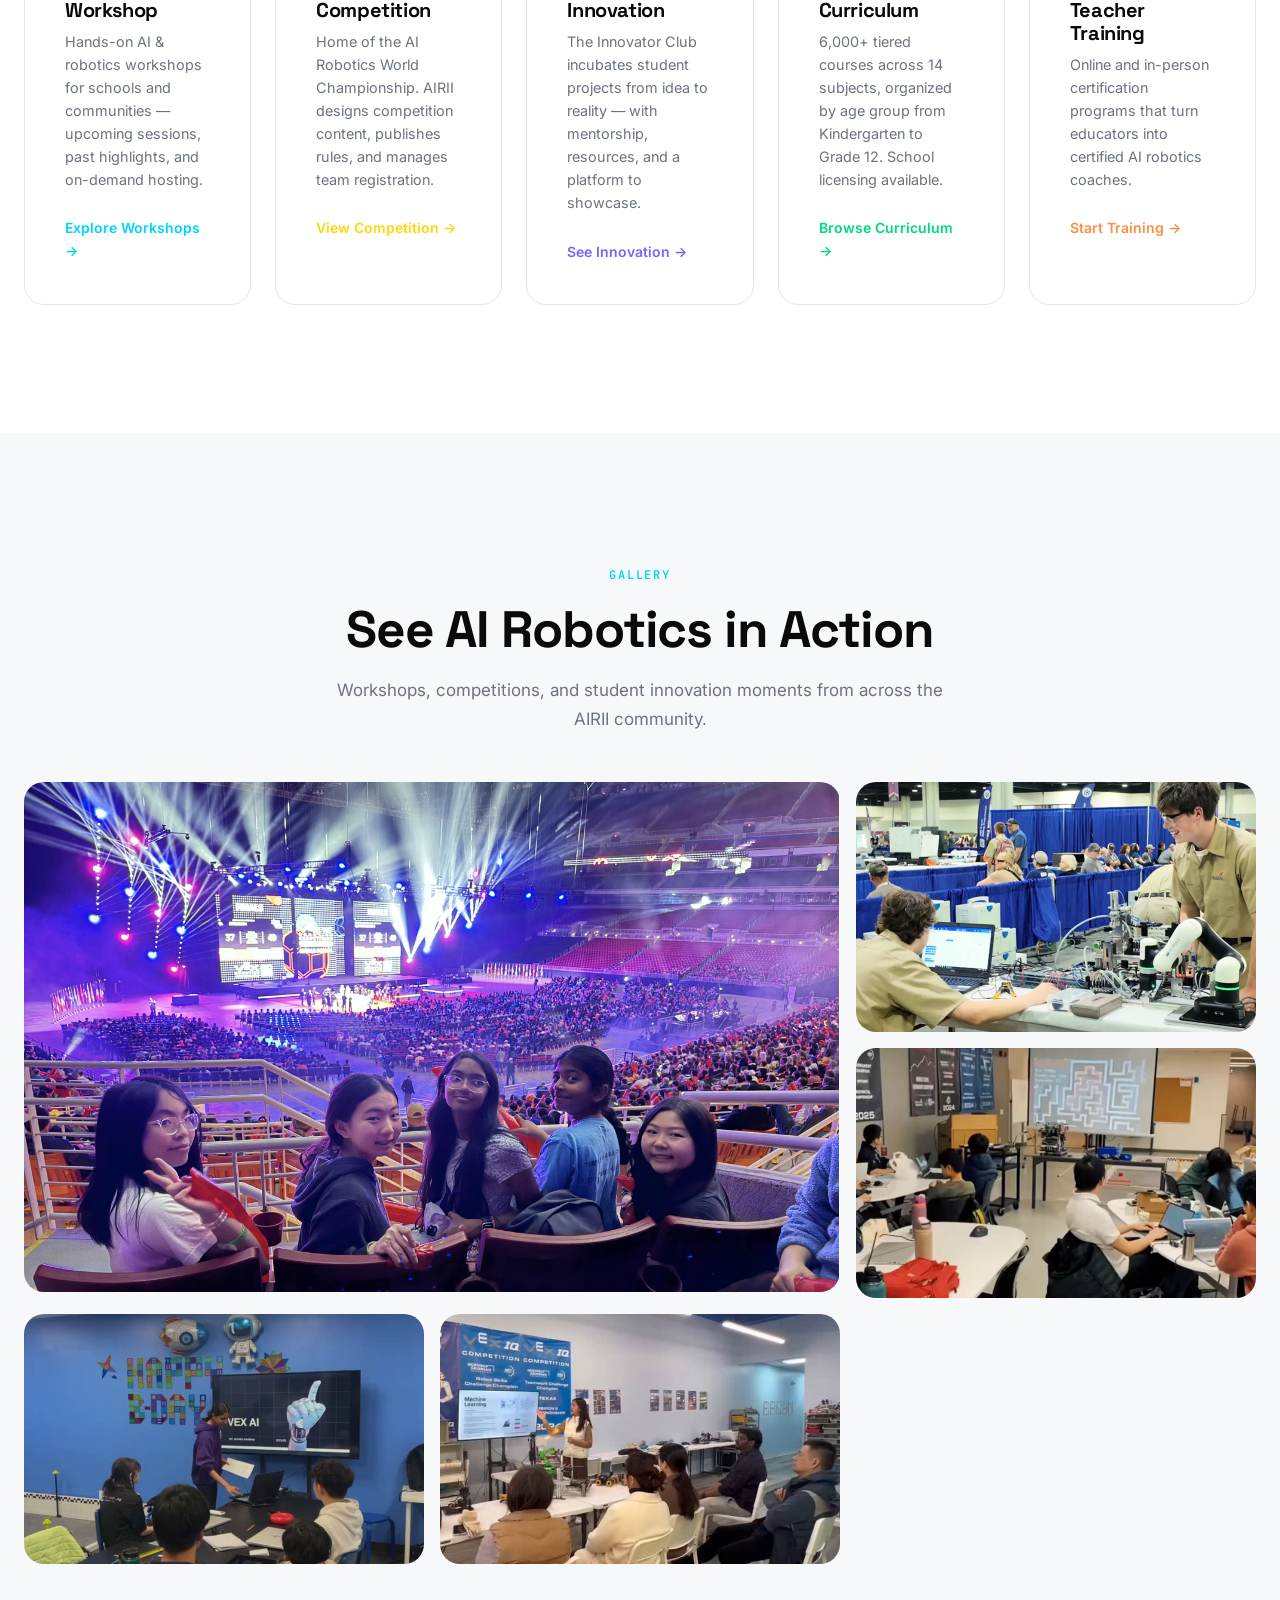
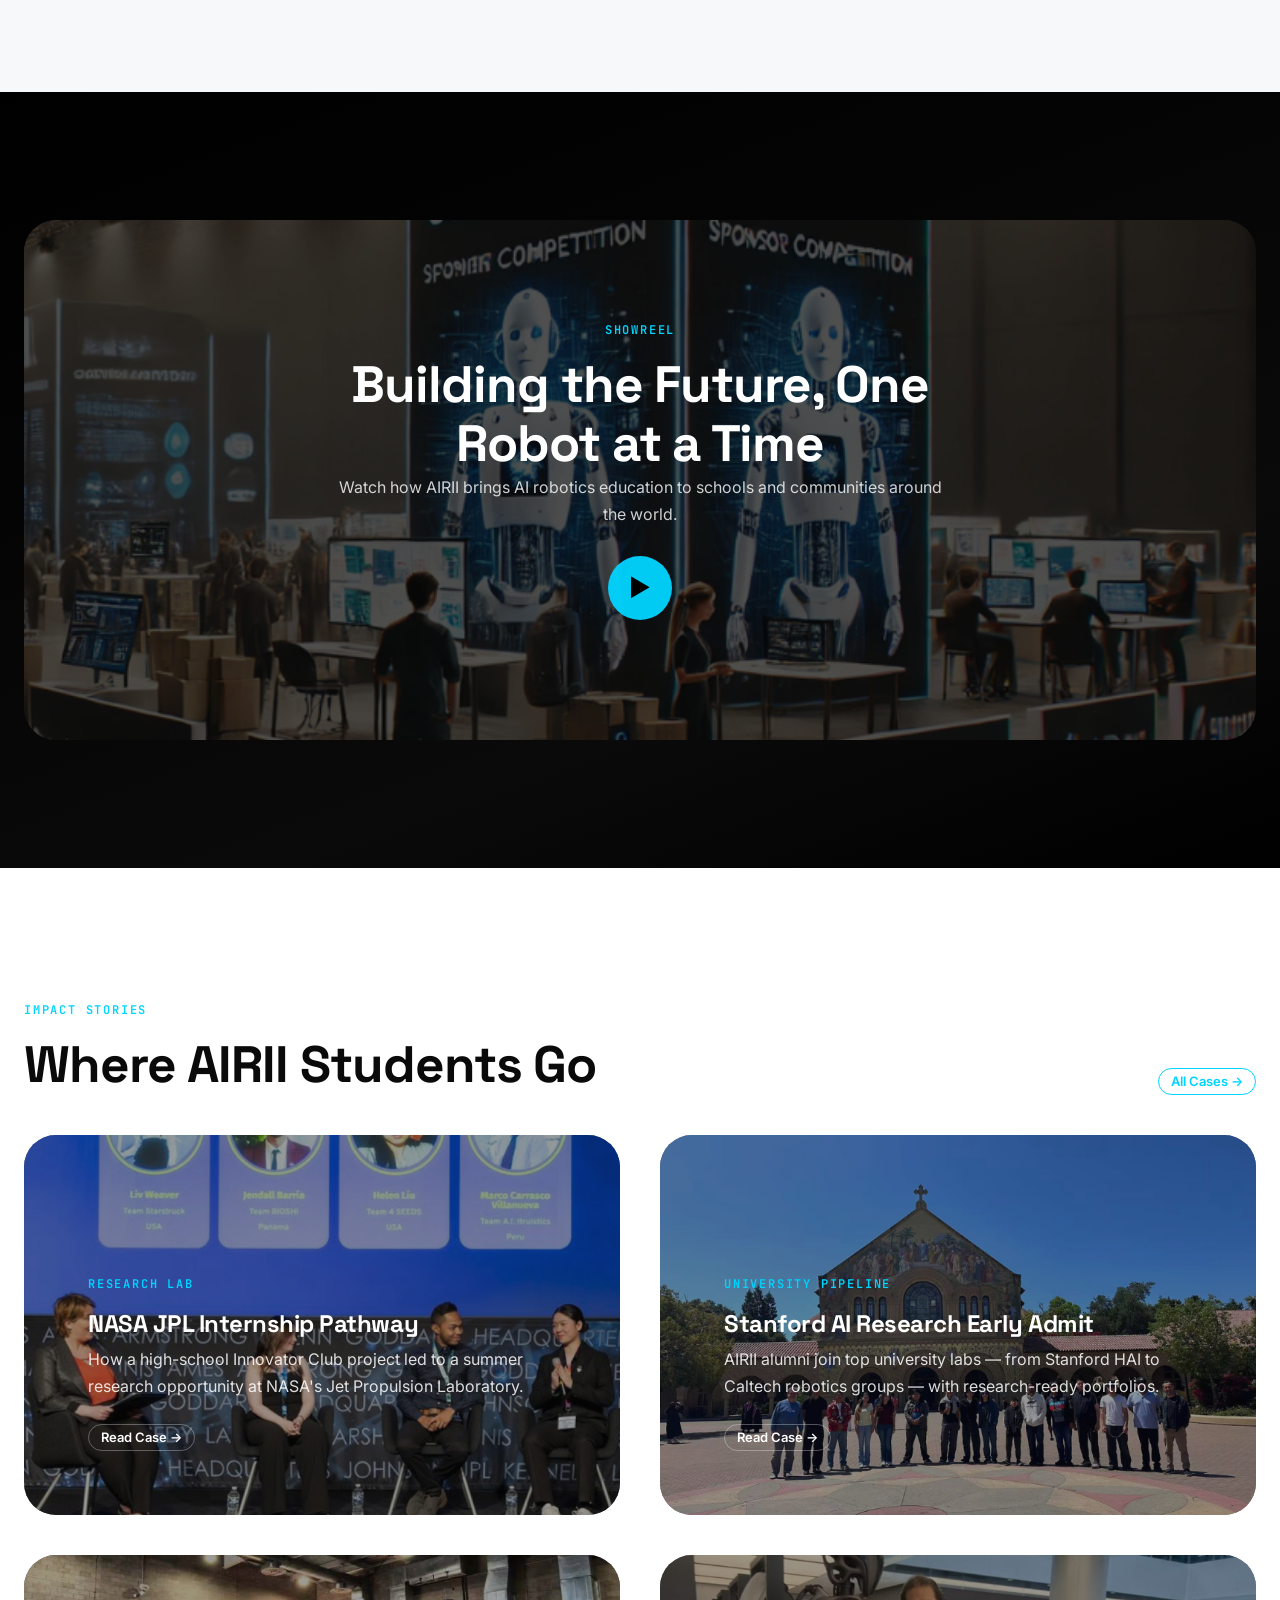
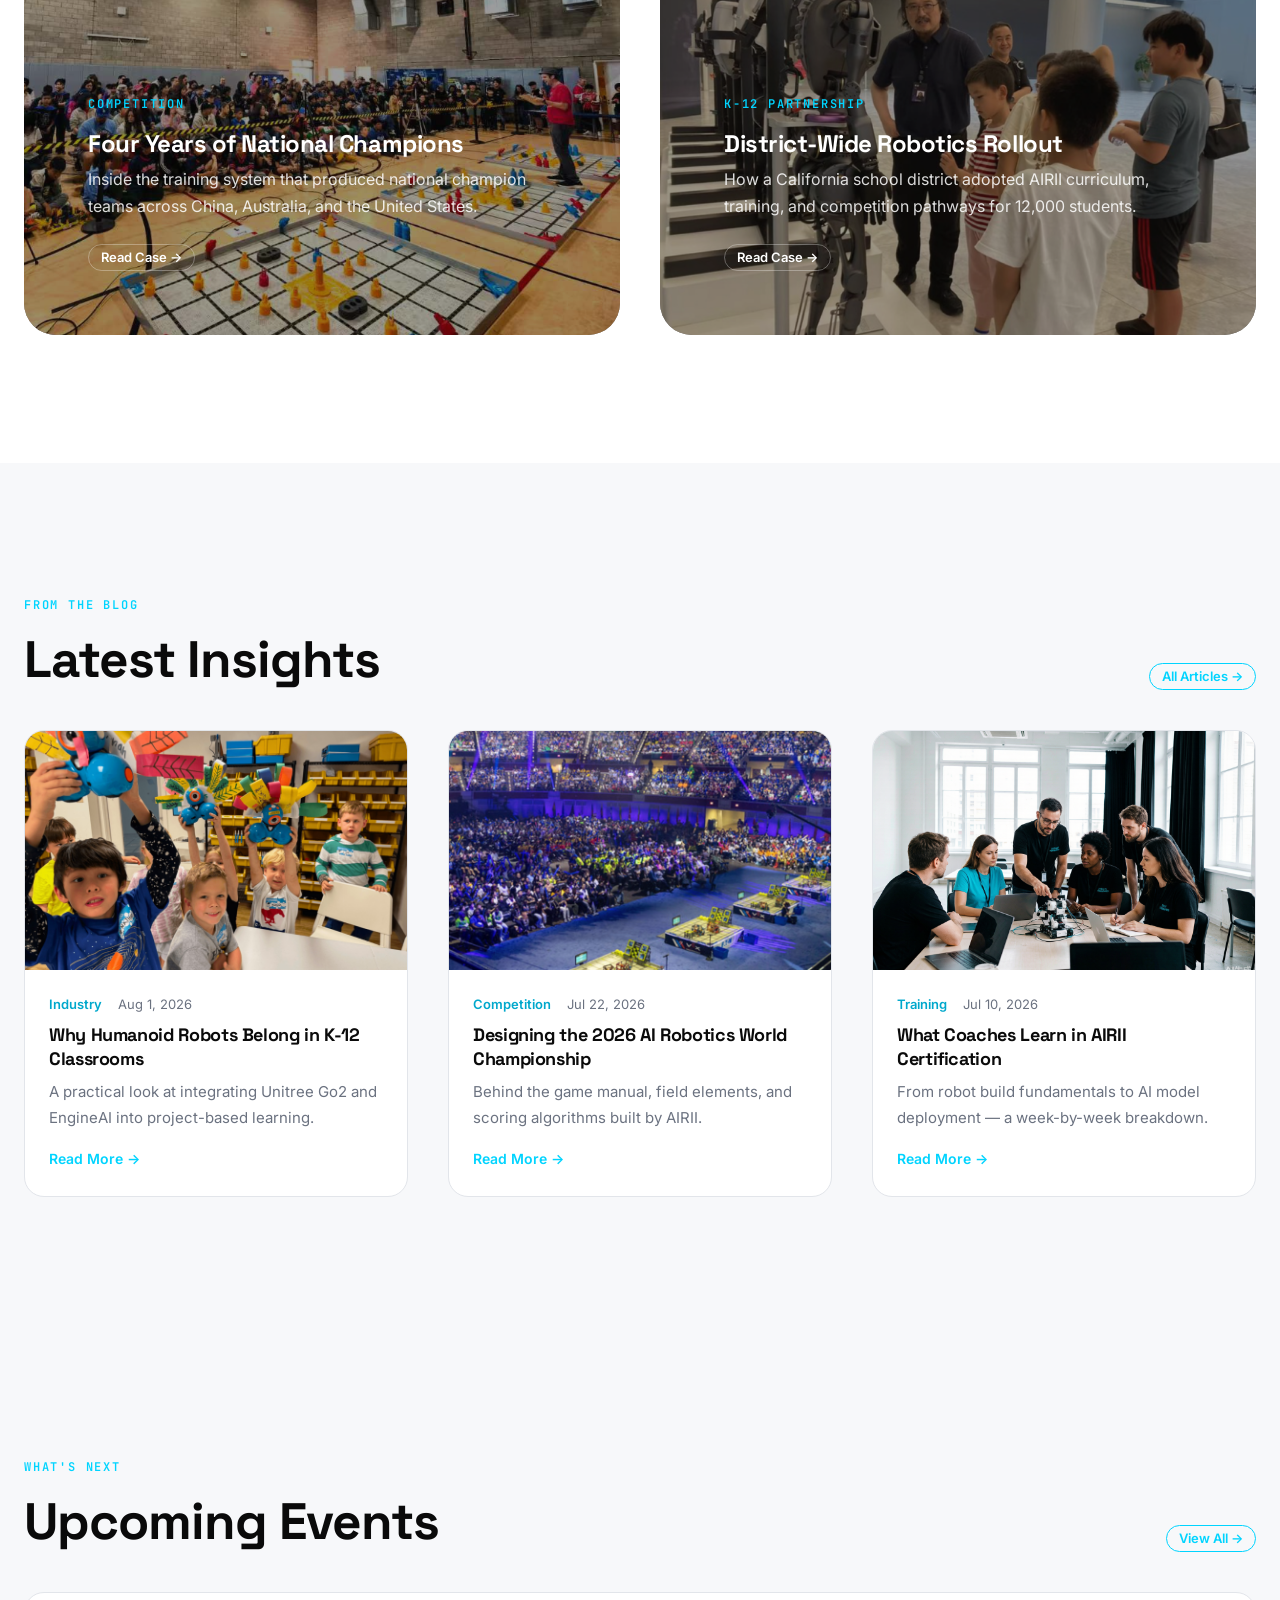
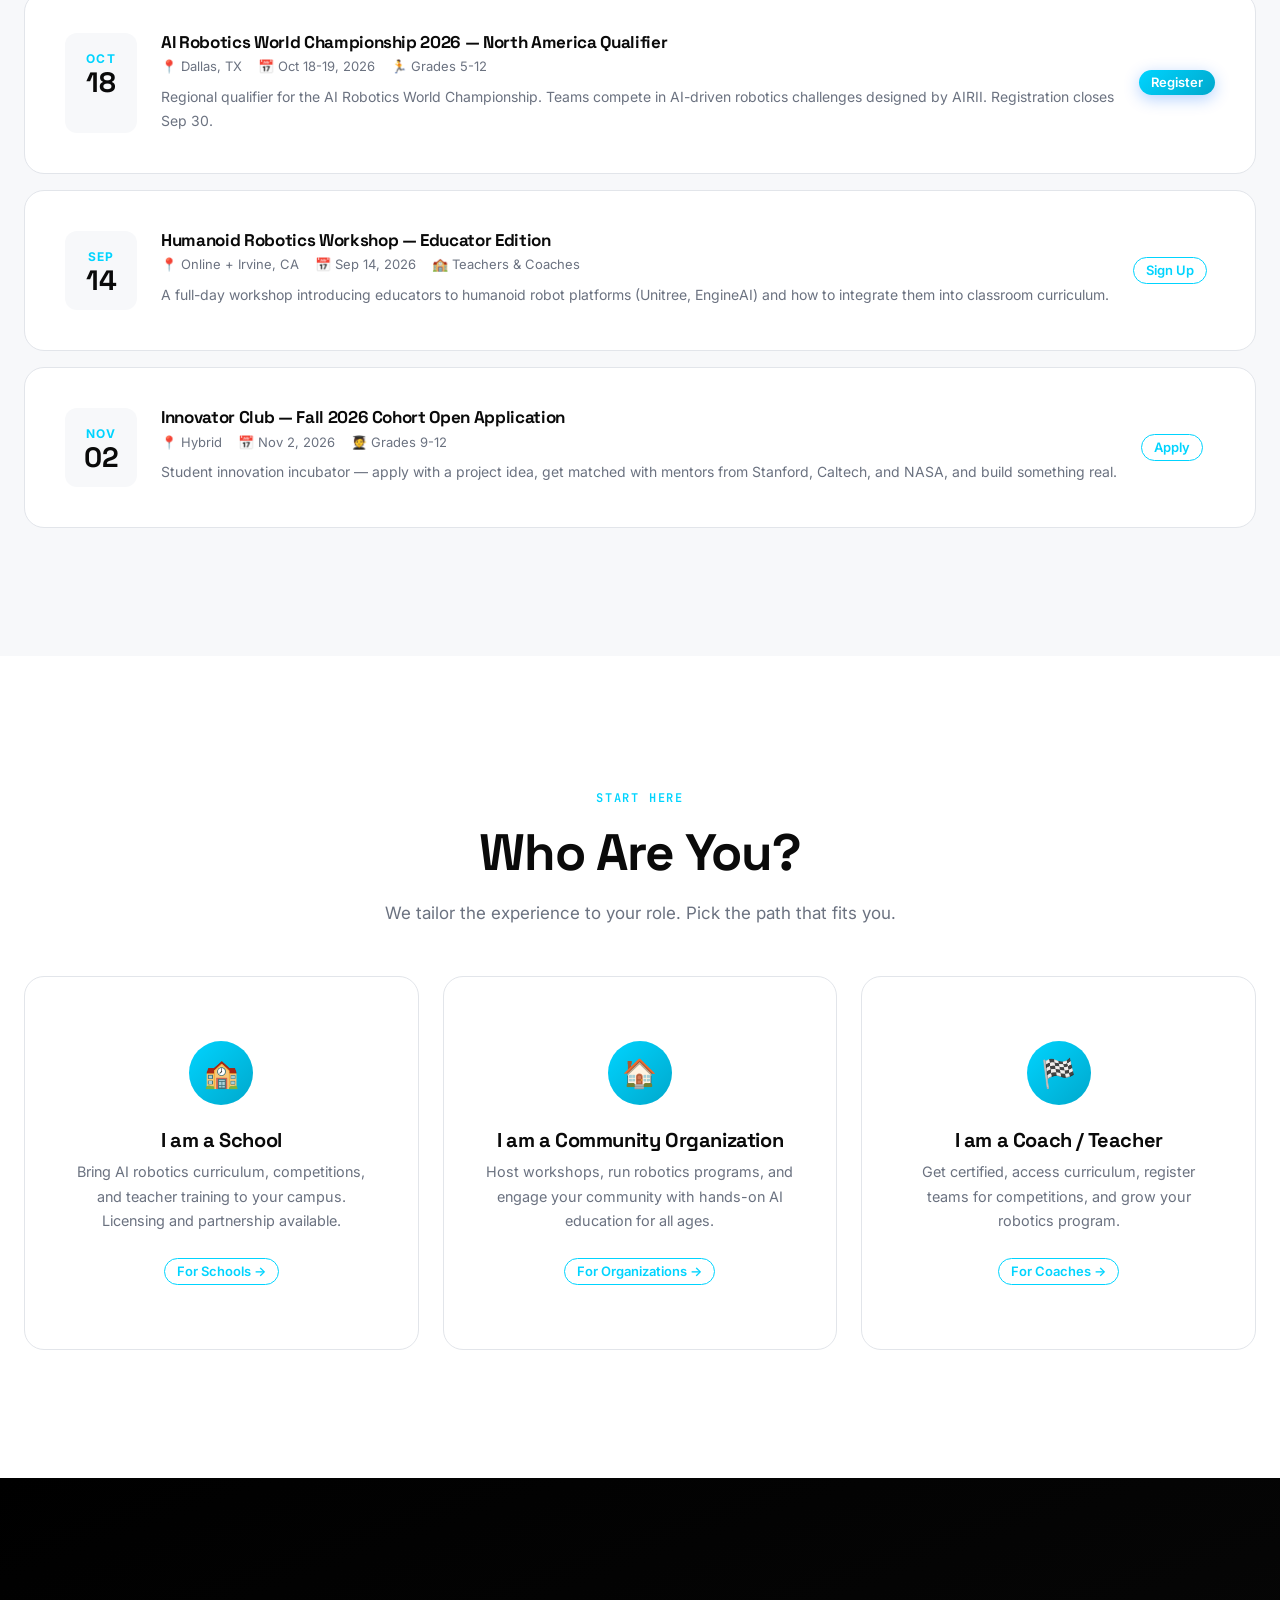
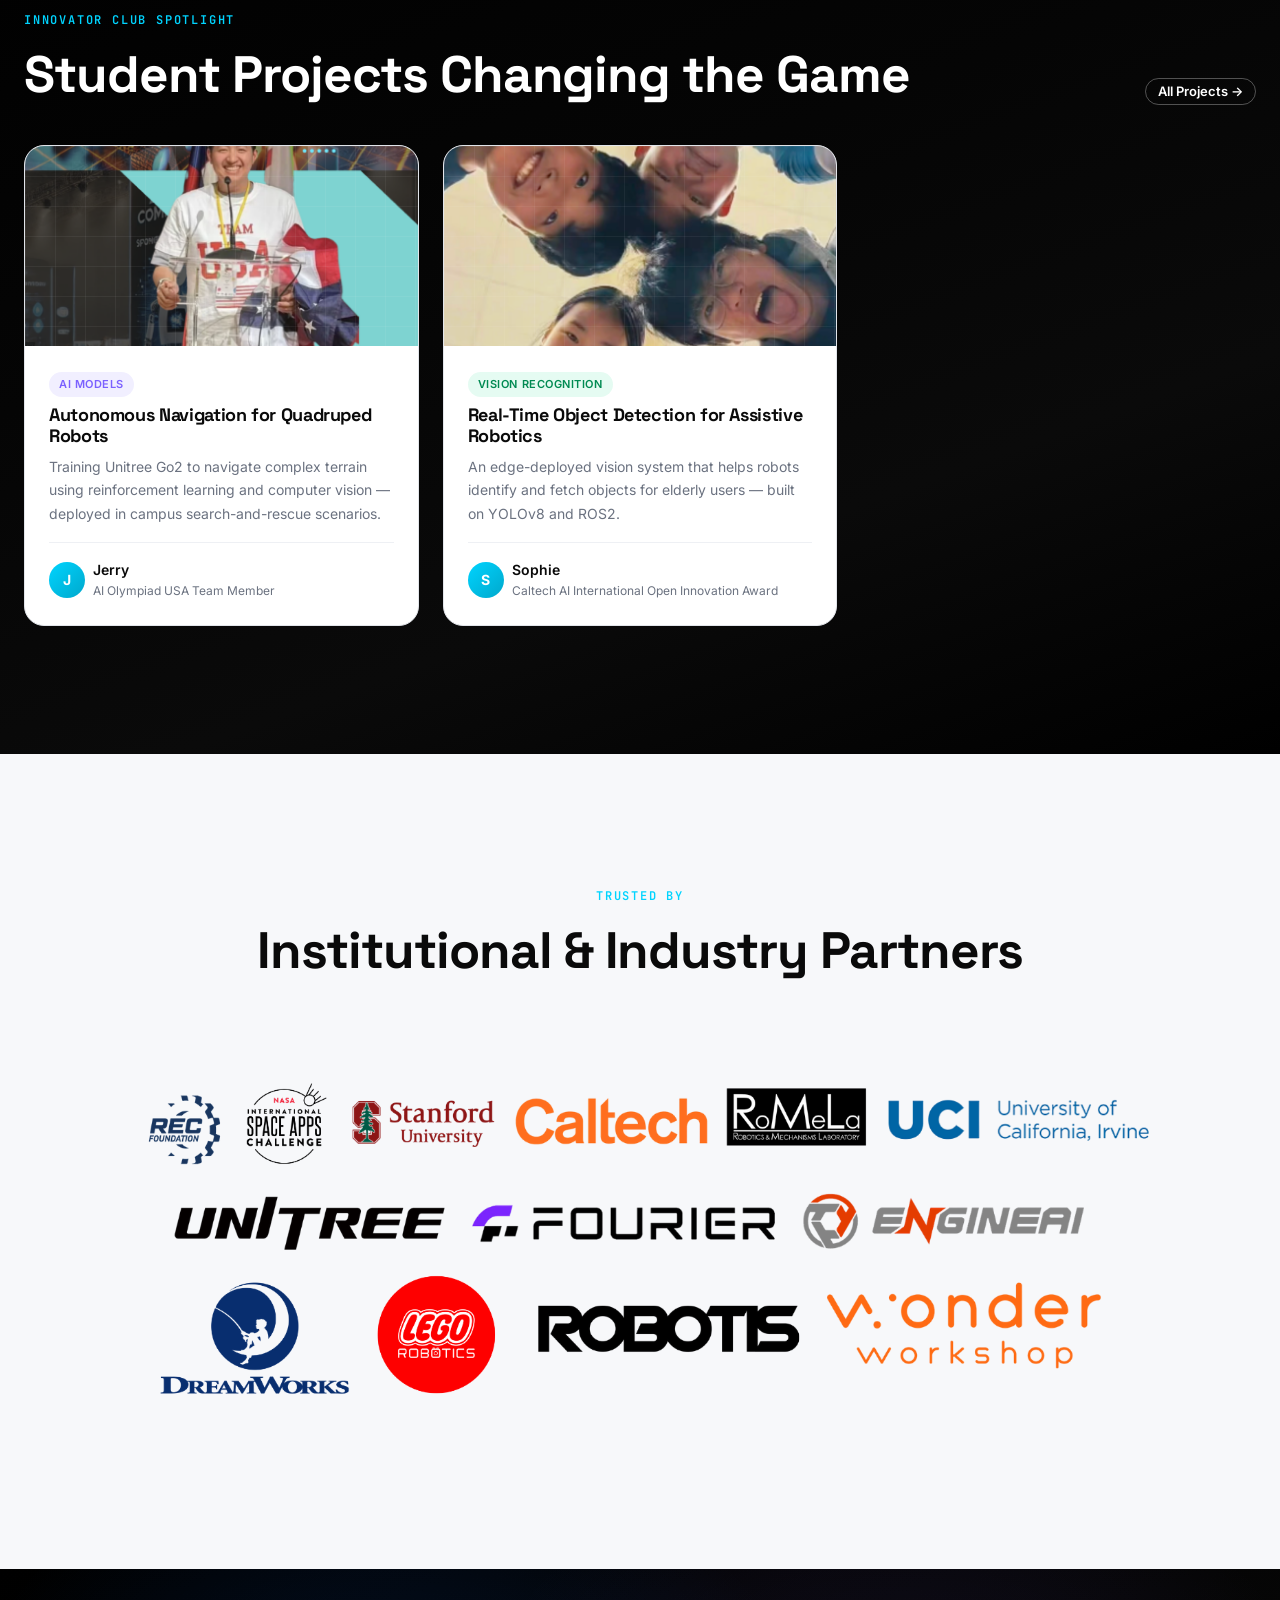
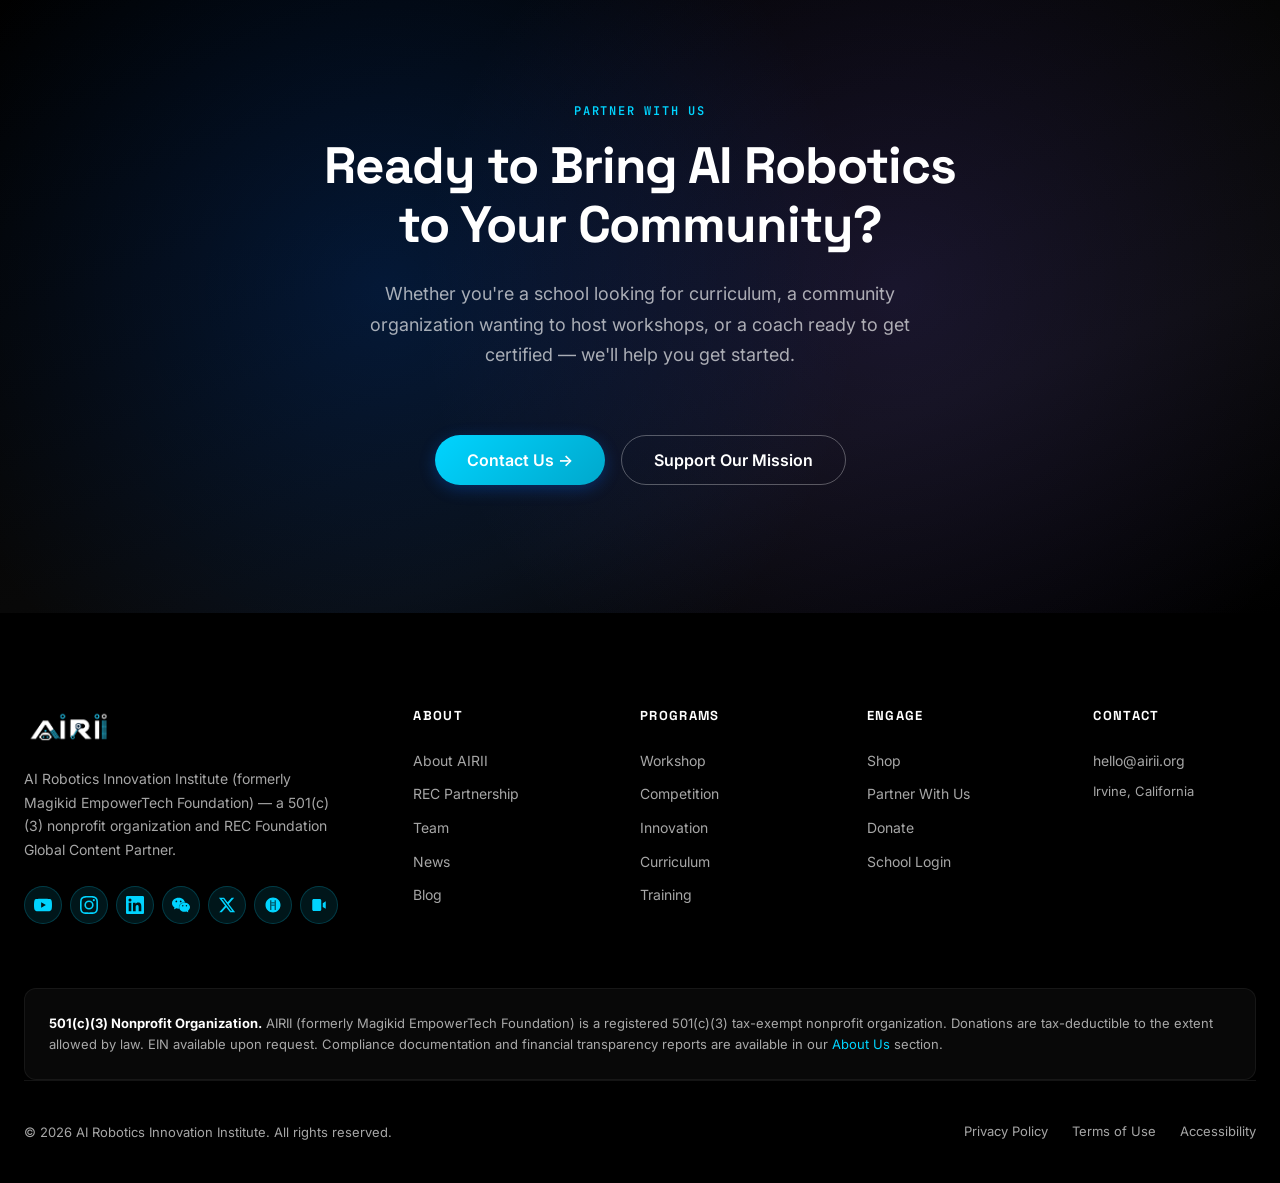
==== commit 54c5d076: "Add X (Twitter), Xiaohongshu, and WeChat Channels social links - Top bar: added X, 小红书, 视频号 links al" ====
--- a/index.html
+++ b/index.html
@@ -18,6 +18,9 @@
         <div class="social-topbar-links">
             <a href="https://youtube.com/@airii" target="_blank" rel="noopener"><svg viewBox="0 0 24 24" width="14" height="14" fill="currentColor"><path d="M23.498 6.186a3.016 3.016 0 0 0-2.122-2.136C19.505 3.545 12 3.545 12 3.545s-7.505 0-9.377.505A3.017 3.017 0 0 0 .502 6.186C0 8.07 0 12 0 12s0 3.93.502 5.814a3.016 3.016 0 0 0 2.122 2.136c1.871.505 9.376.505 9.376.505s7.505 0 9.377-.505a3.015 3.015 0 0 0 2.122-2.136C24 15.93 24 12 24 12s0-3.93-.502-5.814zM9.545 15.568V8.432L15.818 12l-6.273 3.568z"/></svg> YouTube</a>
             <a href="https://instagram.com/airii" target="_blank" rel="noopener"><svg viewBox="0 0 24 24" width="14" height="14" fill="currentColor"><path d="M12 2.163c3.204 0 3.584.012 4.85.07 3.252.148 4.771 1.691 4.919 4.919.058 1.265.069 1.645.069 4.849 0 3.205-.012 3.584-.069 4.849-.149 3.225-1.664 4.771-4.919 4.919-1.266.058-1.644.07-4.85.07-3.204 0-3.584-.012-4.849-.07-3.26-.149-4.771-1.699-4.919-4.92-.058-1.265-.07-1.644-.07-4.849 0-3.204.013-3.583.07-4.849.149-3.227 1.664-4.771 4.919-4.919 1.266-.057 1.645-.069 4.849-.069zM12 0C8.741 0 8.333.014 7.053.072 2.695.272.273 2.69.073 7.052.014 8.333 0 8.741 0 12c0 3.259.014 3.668.072 4.948.2 4.358 2.618 6.78 6.98 6.98C8.333 23.986 8.741 24 12 24c3.259 0 3.668-.014 4.948-.072 4.354-.2 6.782-2.618 6.979-6.98.059-1.28.073-1.689.073-4.948 0-3.259-.014-3.667-.072-4.947-.196-4.354-2.617-6.78-6.979-6.98C15.668.014 15.259 0 12 0zm0 5.838a6.162 6.162 0 1 0 0 12.324 6.162 6.162 0 0 0 0-12.324zM12 16a4 4 0 1 1 0-8 4 4 0 0 1 0 8zm6.406-11.845a1.44 1.44 0 1 0 0 2.881 1.44 1.44 0 0 0 0-2.881z"/></svg> Instagram</a>
+            <a href="https://x.com/airii" target="_blank" rel="noopener"><svg viewBox="0 0 24 24" width="14" height="14" fill="currentColor"><path d="M18.244 2.25h3.308l-7.227 8.26 8.502 11.24H16.17l-5.214-6.817L4.99 21.75H1.68l7.73-8.835L1.254 2.25H8.08l4.713 6.231zm-1.161 17.52h1.833L7.084 4.126H5.117z"/></svg> X</a>
+            <a href="https://www.xiaohongshu.com/user/profile/airii" target="_blank" rel="noopener"><svg viewBox="0 0 24 24" width="14" height="14" fill="currentColor"><path d="M12 2C6.48 2 2 6.48 2 12s4.48 10 10 10 10-4.48 10-10S17.52 2 12 2zm-2 6.5h4v1.2h-4V8.5zm0 3h4v1.2h-4V11.5zM8.5 5.5h1.2v13H8.5v-13zm5.8 0h1.2v13h-1.2v-13z"/></svg> 小红书</a>
+            <a href="#wechat-channels" class="channels-trigger"><svg viewBox="0 0 24 24" width="14" height="14" fill="currentColor"><path d="M3 6c0-1.1.9-2 2-2h8c1.1 0 2 .9 2 2v12c0 1.1-.9 2-2 2H5c-1.1 0-2-.9-2-2V6zm14 3.5l4-2.5v10l-4-2.5v-5z"/></svg> 视频号</a>
             <a href="blog.html">Blog</a>
         </div>
     </div>
@@ -39,7 +42,10 @@
                     <a href="about.html#rec-partnership">REC Foundation Partnership</a>
                     <a href="about.html#team">Team</a>
                     <a href="about.html#news">News &amp; Media</a>
-                    <a href="blog.html">Blog</a>
+                    <a href="https://x.com/airii" target="_blank" rel="noopener"><svg viewBox="0 0 24 24" width="14" height="14" fill="currentColor"><path d="M18.244 2.25h3.308l-7.227 8.26 8.502 11.24H16.17l-5.214-6.817L4.99 21.75H1.68l7.73-8.835L1.254 2.25H8.08l4.713 6.231zm-1.161 17.52h1.833L7.084 4.126H5.117z"/></svg> X</a>
+            <a href="https://www.xiaohongshu.com/user/profile/airii" target="_blank" rel="noopener"><svg viewBox="0 0 24 24" width="14" height="14" fill="currentColor"><path d="M12 2C6.48 2 2 6.48 2 12s4.48 10 10 10 10-4.48 10-10S17.52 2 12 2zm-2 6.5h4v1.2h-4V8.5zm0 3h4v1.2h-4V11.5zM8.5 5.5h1.2v13H8.5v-13zm5.8 0h1.2v13h-1.2v-13z"/></svg> 小红书</a>
+            <a href="#wechat-channels" class="channels-trigger"><svg viewBox="0 0 24 24" width="14" height="14" fill="currentColor"><path d="M3 6c0-1.1.9-2 2-2h8c1.1 0 2 .9 2 2v12c0 1.1-.9 2-2 2H5c-1.1 0-2-.9-2-2V6zm14 3.5l4-2.5v10l-4-2.5v-5z"/></svg> 视频号</a>
+            <a href="blog.html">Blog</a>
                     <a href="about.html#compliance">Compliance &amp; Transparency</a>
                 </div>
             </li>
@@ -489,6 +495,9 @@
                     <a href="https://instagram.com/airii" target="_blank" rel="noopener" aria-label="Instagram"><svg viewBox="0 0 24 24" width="18" height="18" fill="currentColor"><path d="M12 2.163c3.204 0 3.584.012 4.85.07 3.252.148 4.771 1.691 4.919 4.919.058 1.265.069 1.645.069 4.849 0 3.205-.012 3.584-.069 4.849-.149 3.225-1.664 4.771-4.919 4.919-1.266.058-1.644.07-4.85.07-3.204 0-3.584-.012-4.849-.07-3.26-.149-4.771-1.699-4.919-4.92-.058-1.265-.07-1.644-.07-4.849 0-3.204.013-3.583.07-4.849.149-3.227 1.664-4.771 4.919-4.919 1.266-.057 1.645-.069 4.849-.069zM12 0C8.741 0 8.333.014 7.053.072 2.695.272.273 2.69.073 7.052.014 8.333 0 8.741 0 12c0 3.259.014 3.668.072 4.948.2 4.358 2.618 6.78 6.98 6.98C8.333 23.986 8.741 24 12 24c3.259 0 3.668-.014 4.948-.072 4.354-.2 6.782-2.618 6.979-6.98.059-1.28.073-1.689.073-4.948 0-3.259-.014-3.667-.072-4.947-.196-4.354-2.617-6.78-6.979-6.98C15.668.014 15.259 0 12 0zm0 5.838a6.162 6.162 0 1 0 0 12.324 6.162 6.162 0 0 0 0-12.324zM12 16a4 4 0 1 1 0-8 4 4 0 0 1 0 8zm6.406-11.845a1.44 1.44 0 1 0 0 2.881 1.44 1.44 0 0 0 0-2.881z"/></svg></a>
                     <a href="https://linkedin.com/company/airii" target="_blank" rel="noopener" aria-label="LinkedIn"><svg viewBox="0 0 24 24" width="18" height="18" fill="currentColor"><path d="M20.447 20.452h-3.554v-5.569c0-1.328-.027-3.037-1.852-3.037-1.853 0-2.136 1.445-2.136 2.939v5.667H9.351V9h3.414v1.561h.046c.477-.9 1.637-1.85 3.37-1.85 3.601 0 4.267 2.37 4.267 5.455v6.286zM5.337 7.433a2.062 2.062 0 0 1-2.063-2.065 2.064 2.064 0 1 1 2.063 2.065zm1.782 13.019H3.555V9h3.564v11.452zM22.225 0H1.771C.792 0 0 .774 0 1.729v20.542C0 23.227.792 24 1.771 24h20.451C23.2 24 24 23.227 24 22.271V1.729C24 .774 23.2 0 22.222 0h.003z"/></svg></a>
                     <a href="#wechat" class="wechat-trigger" aria-label="WeChat"><svg viewBox="0 0 24 24" width="18" height="18" fill="currentColor"><path d="M8.691 2.188C3.891 2.188 0 5.476 0 9.53c0 2.212 1.17 4.203 3.002 5.55a.59.59 0 0 1 .213.665l-.39 1.48c-.019.07-.048.141-.048.213 0 .163.13.295.29.295a.326.326 0 0 0 .167-.054l1.903-1.114a.864.864 0 0 1 .717-.098 10.16 10.16 0 0 0 2.837.403c.276 0 .543-.027.811-.05-.857-2.578.157-4.972 1.932-6.446 1.703-1.415 3.882-1.98 5.853-1.838-.576-3.583-4.196-6.348-8.596-6.348zM5.785 5.991c.642 0 1.162.529 1.162 1.18a1.17 1.17 0 0 1-1.162 1.178A1.17 1.17 0 0 1 4.623 7.17c0-.651.52-1.18 1.162-1.18zm5.813 0c.642 0 1.162.529 1.162 1.18a1.17 1.17 0 0 1-1.162 1.178 1.17 1.17 0 0 1-1.162-1.178c0-.651.52-1.18 1.162-1.18zm5.34 2.867c-1.797-.052-3.746.512-5.28 1.786-1.72 1.428-2.687 3.72-1.78 6.22.942 2.453 3.666 4.229 6.884 4.229.826 0 1.622-.12 2.361-.336a.722.722 0 0 1 .598.082l1.584.926a.272.272 0 0 0 .14.047c.134 0 .24-.111.24-.247 0-.06-.023-.12-.038-.177l-.327-1.233a.49.49 0 0 1 .177-.554C23.219 18.166 24 16.56 24 14.786c0-3.26-3.064-5.891-6.862-5.928zm-2.54 3.013c.535 0 .969.44.969.982a.976.976 0 0 1-.969.983.976.976 0 0 1-.969-.983c0-.542.434-.982.97-.982zm4.844 0c.535 0 .969.44.969.982a.976.976 0 0 1-.969.983.976.976 0 0 1-.969-.983c0-.542.434-.982.969-.982z"/></svg></a>
+                    <a href="https://x.com/airii" target="_blank" rel="noopener" aria-label="X (Twitter)"><svg viewBox="0 0 24 24" width="18" height="18" fill="currentColor"><path d="M18.244 2.25h3.308l-7.227 8.26 8.502 11.24H16.17l-5.214-6.817L4.99 21.75H1.68l7.73-8.835L1.254 2.25H8.08l4.713 6.231zm-1.161 17.52h1.833L7.084 4.126H5.117z"/></svg></a>
+                    <a href="https://www.xiaohongshu.com/user/profile/airii" target="_blank" rel="noopener" aria-label="小红书"><svg viewBox="0 0 24 24" width="18" height="18" fill="currentColor"><path d="M12 2C6.48 2 2 6.48 2 12s4.48 10 10 10 10-4.48 10-10S17.52 2 12 2zm-2 6.5h4v1.2h-4V8.5zm0 3h4v1.2h-4V11.5zM8.5 5.5h1.2v13H8.5v-13zm5.8 0h1.2v13h-1.2v-13z"/></svg></a>
+                    <a href="#wechat-channels" class="channels-trigger" aria-label="视频号"><svg viewBox="0 0 24 24" width="18" height="18" fill="currentColor"><path d="M3 6c0-1.1.9-2 2-2h8c1.1 0 2 .9 2 2v12c0 1.1-.9 2-2 2H5c-1.1 0-2-.9-2-2V6zm14 3.5l4-2.5v10l-4-2.5v-5z"/></svg></a>
                 </div>
             </div>
 
@@ -559,5 +568,30 @@
         <p style="color:var(--text-muted); font-size:0.9375rem;">Scan the QR code with WeChat to follow our official account and get event updates.</p>
     </div>
 </div>
+
+<!-- ===== WeChat Channels Modal ===== -->
+<div class="modal-overlay" id="channels-modal">
+    <div class="modal-content">
+        <button class="modal-close" onclick="document.getElementById('channels-modal').classList.remove('active')">&times;</button>
+        <h3 style="margin-bottom:8px;">WeChat Channels / 微信视频号</h3>
+        <p style="font-size:0.875rem;color:var(--text-muted);margin-bottom:20px;">Scan to follow AIRII on WeChat Channels<br>扫码关注 AIRII 微信视频号</p>
+        <div class="qr-placeholder">
+            <div style="text-align:center;">
+                <div style="font-size:2rem;margin-bottom:8px;">📹</div>
+                <div style="font-size:0.75rem;">QR Code<br>视频号二维码</div>
+            </div>
+        </div>
+        <p style="font-size:0.8125rem;color:var(--text-muted);">Search "AIRII" on WeChat Channels<br>在微信视频号搜索 "AIRII"</p>
+    </div>
+</div>
+<script>
+document.querySelectorAll('.channels-trigger').forEach(function(el){
+    el.addEventListener('click', function(e){
+        e.preventDefault();
+        document.getElementById('channels-modal').classList.add('active');
+    });
+});
+</script>
+
 </body>
 </html>
--- a/css/style.css
+++ b/css/style.css
@@ -3060,3 +3060,30 @@
         padding: 24px;
     }
 }
+
+/* ===== Social Topbar Mobile ===== */
+@media (max-width: 768px) {
+    .social-topbar-inner {
+        flex-direction: column;
+        gap: 4px;
+        padding: 6px 16px;
+        font-size: 0.75rem;
+    }
+    .social-topbar-links {
+        gap: 10px;
+        flex-wrap: wrap;
+        justify-content: center;
+    }
+    .social-topbar-links a {
+        font-size: 0.75rem;
+    }
+}
+@media (max-width: 480px) {
+    .social-topbar-links a {
+        gap: 3px;
+    }
+    .social-topbar-links a svg {
+        width: 12px;
+        height: 12px;
+    }
+}
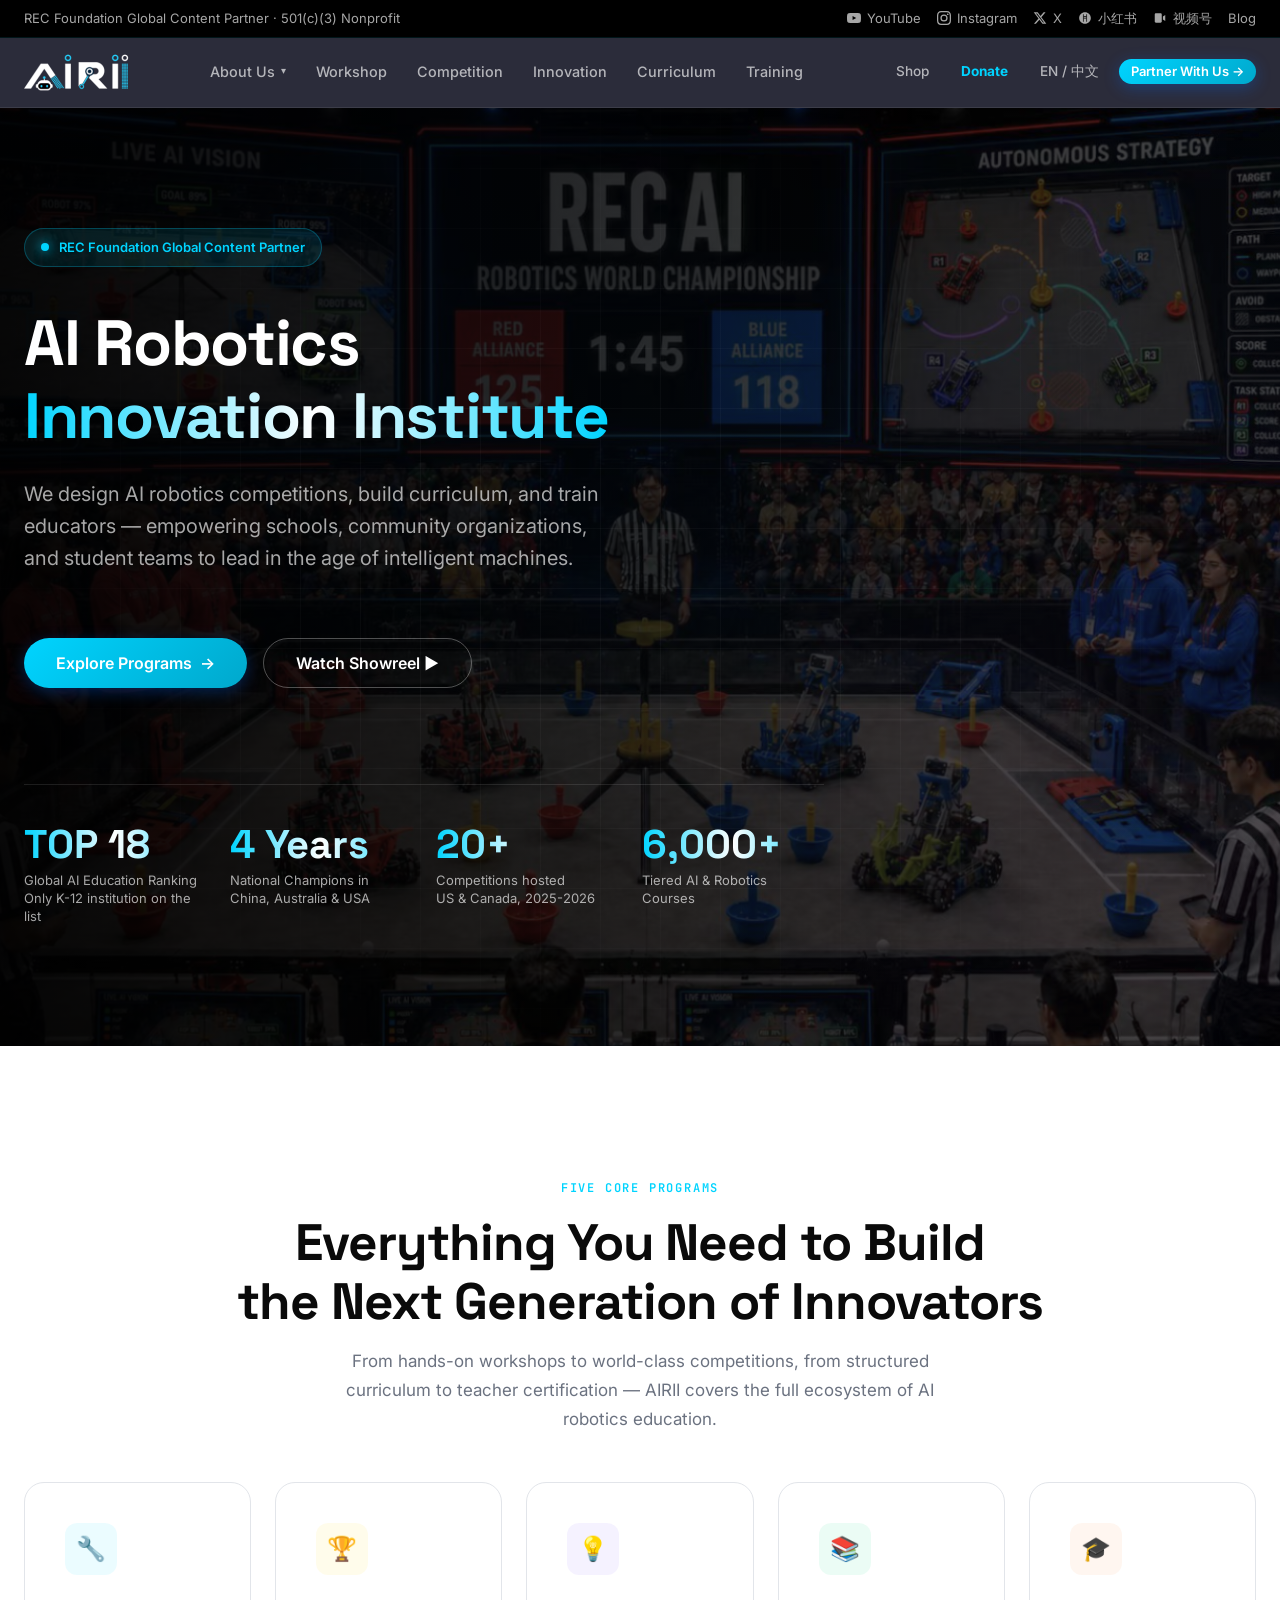
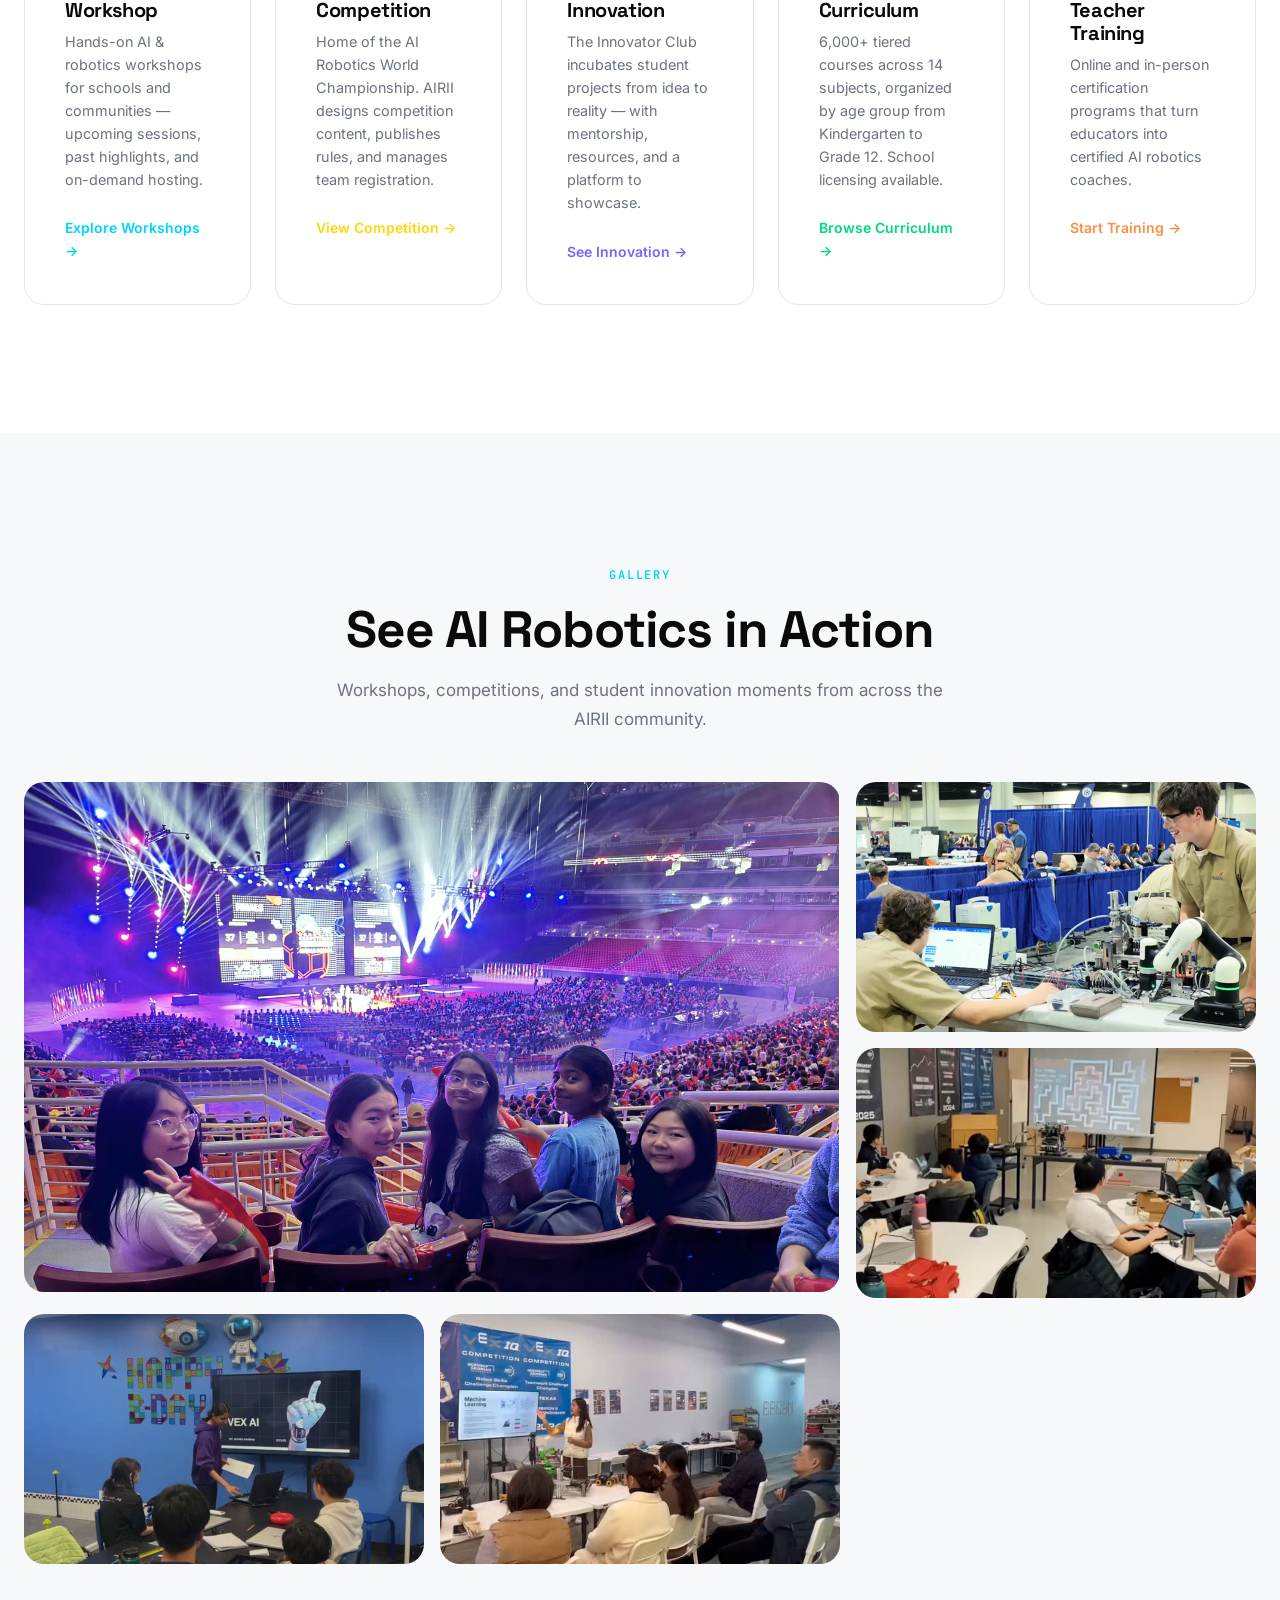
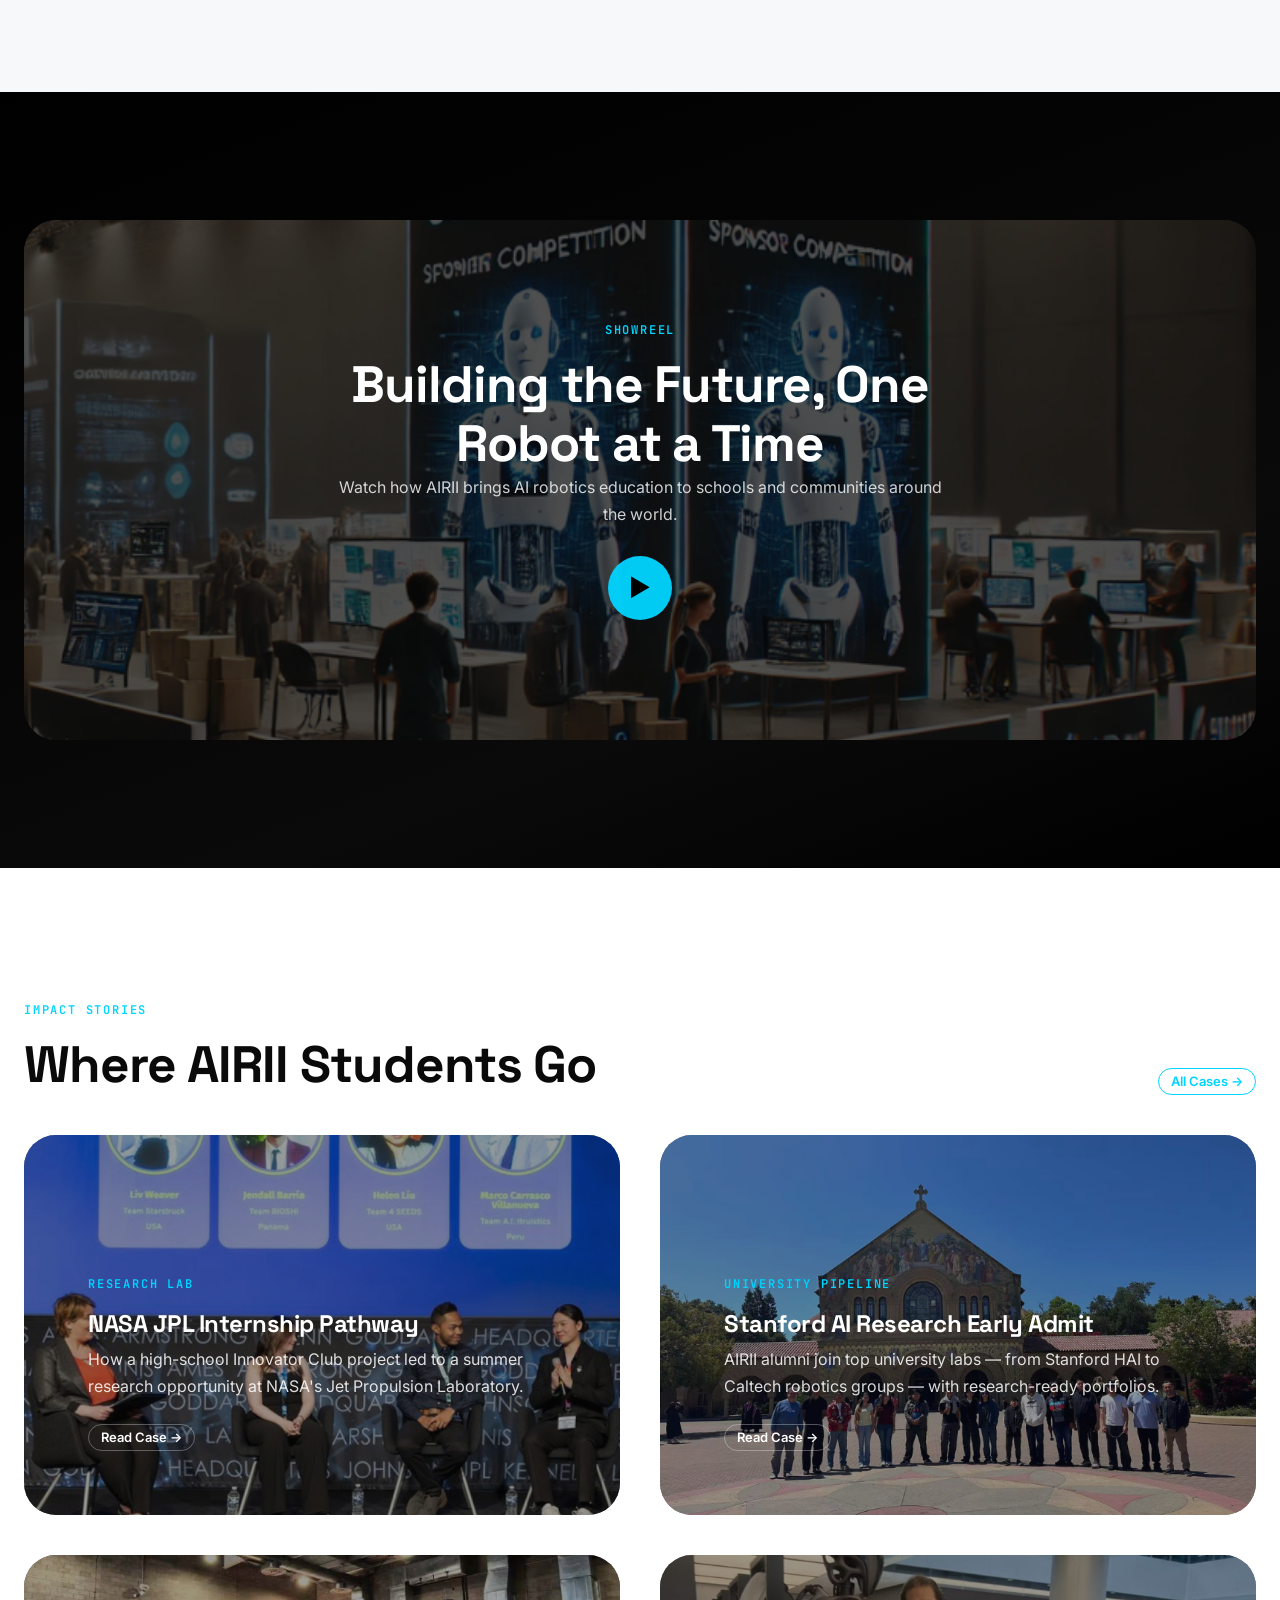
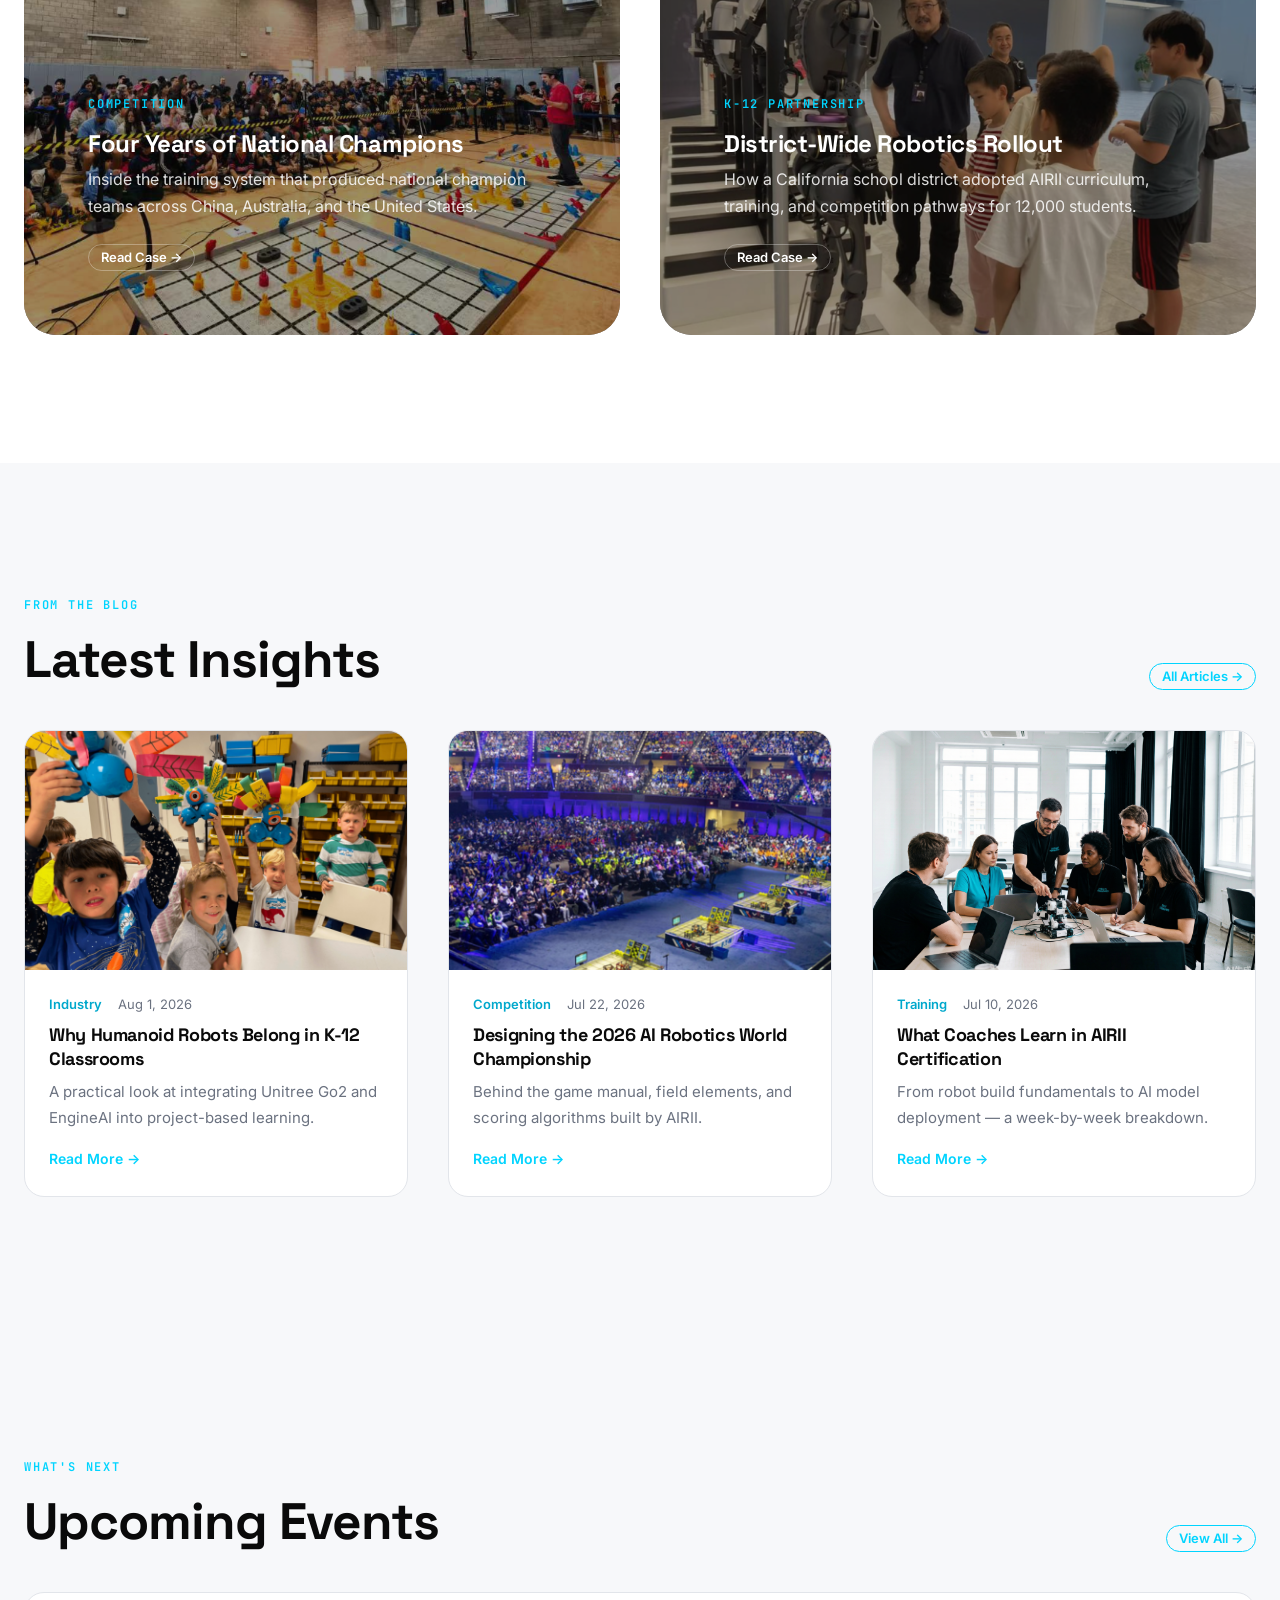
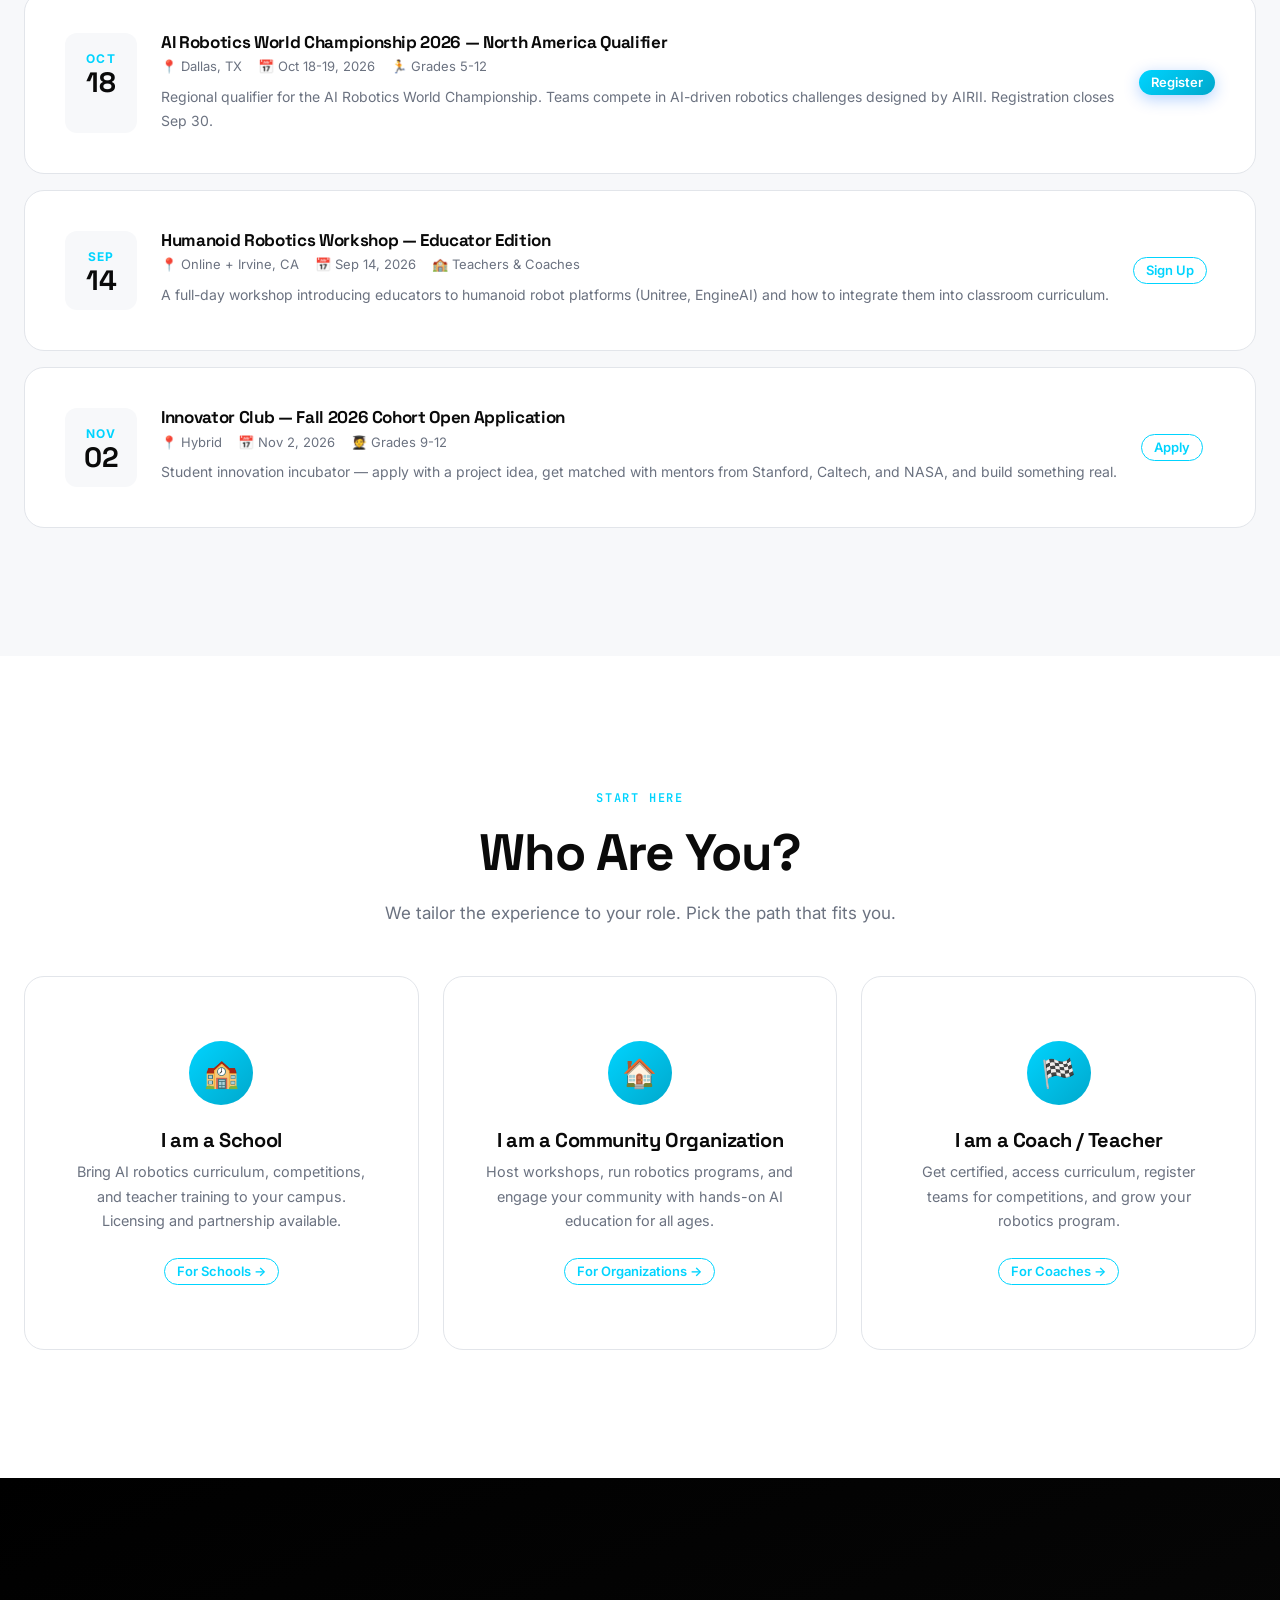
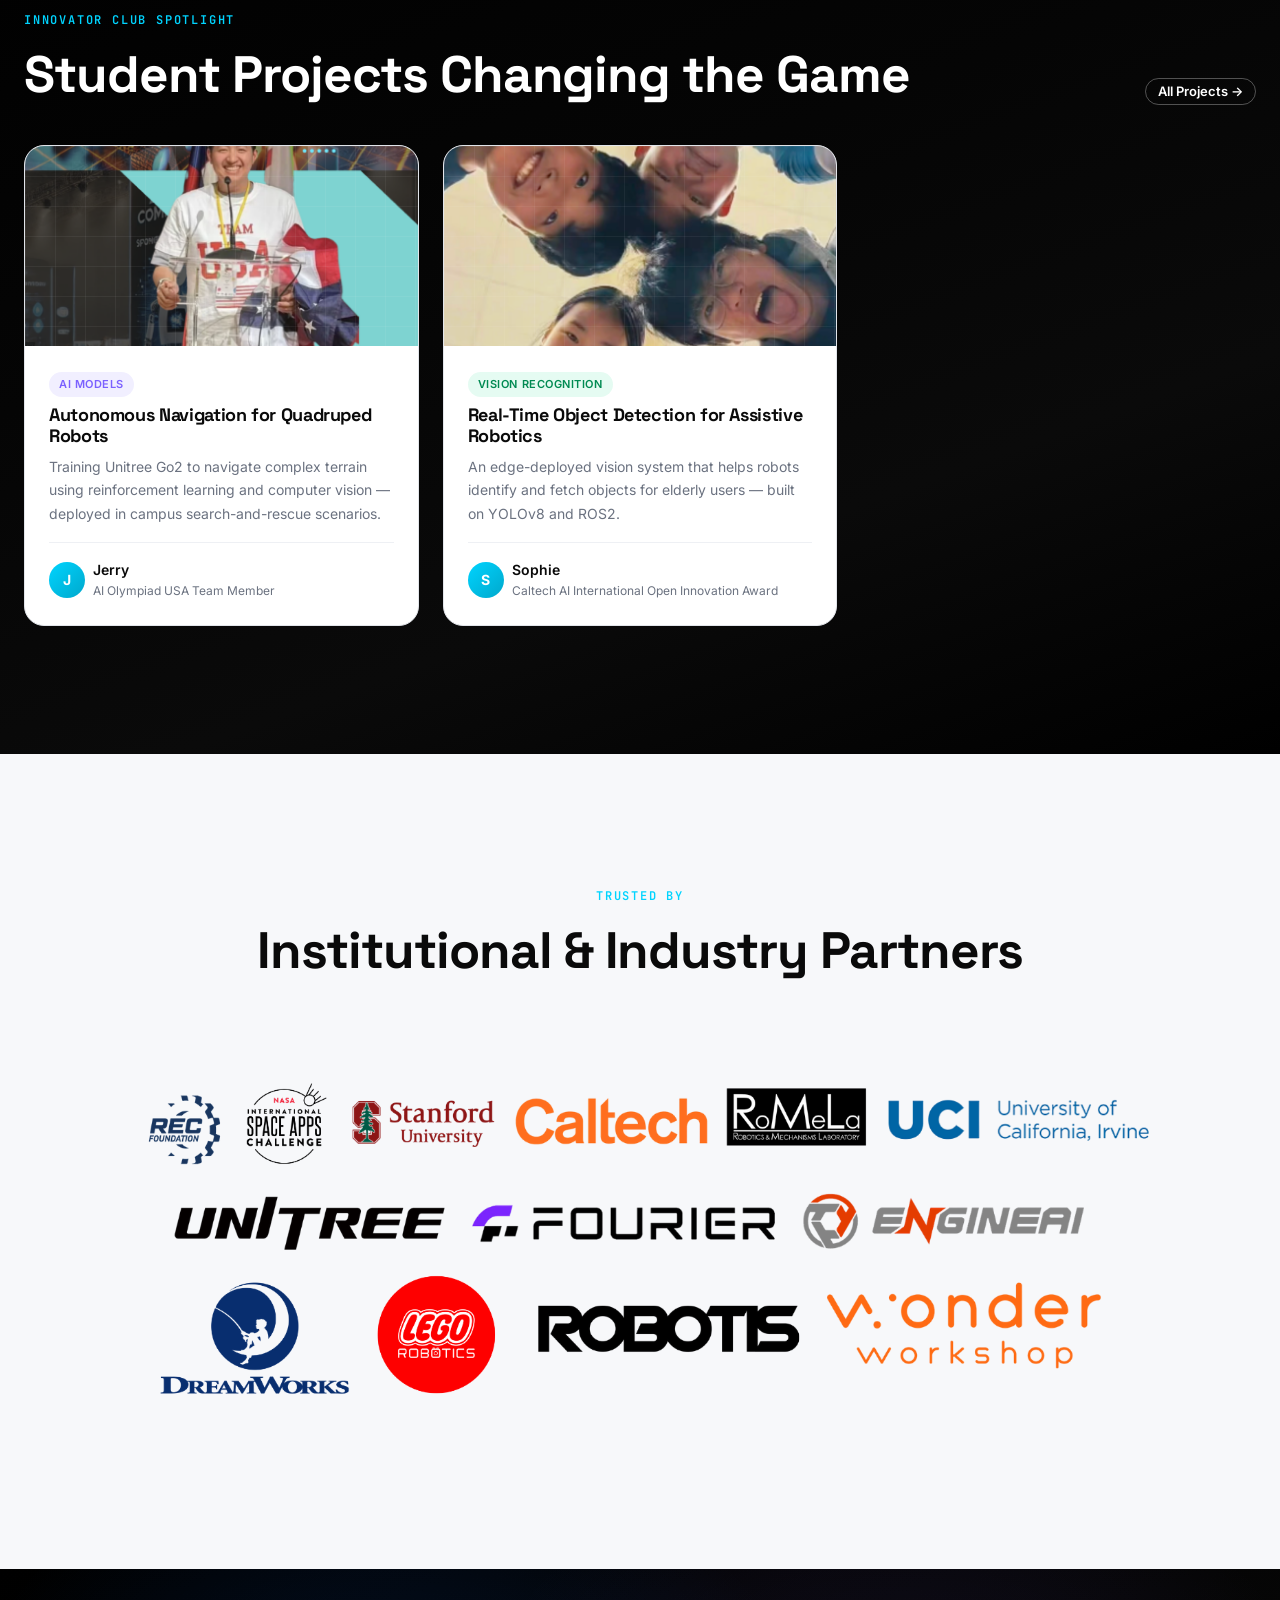
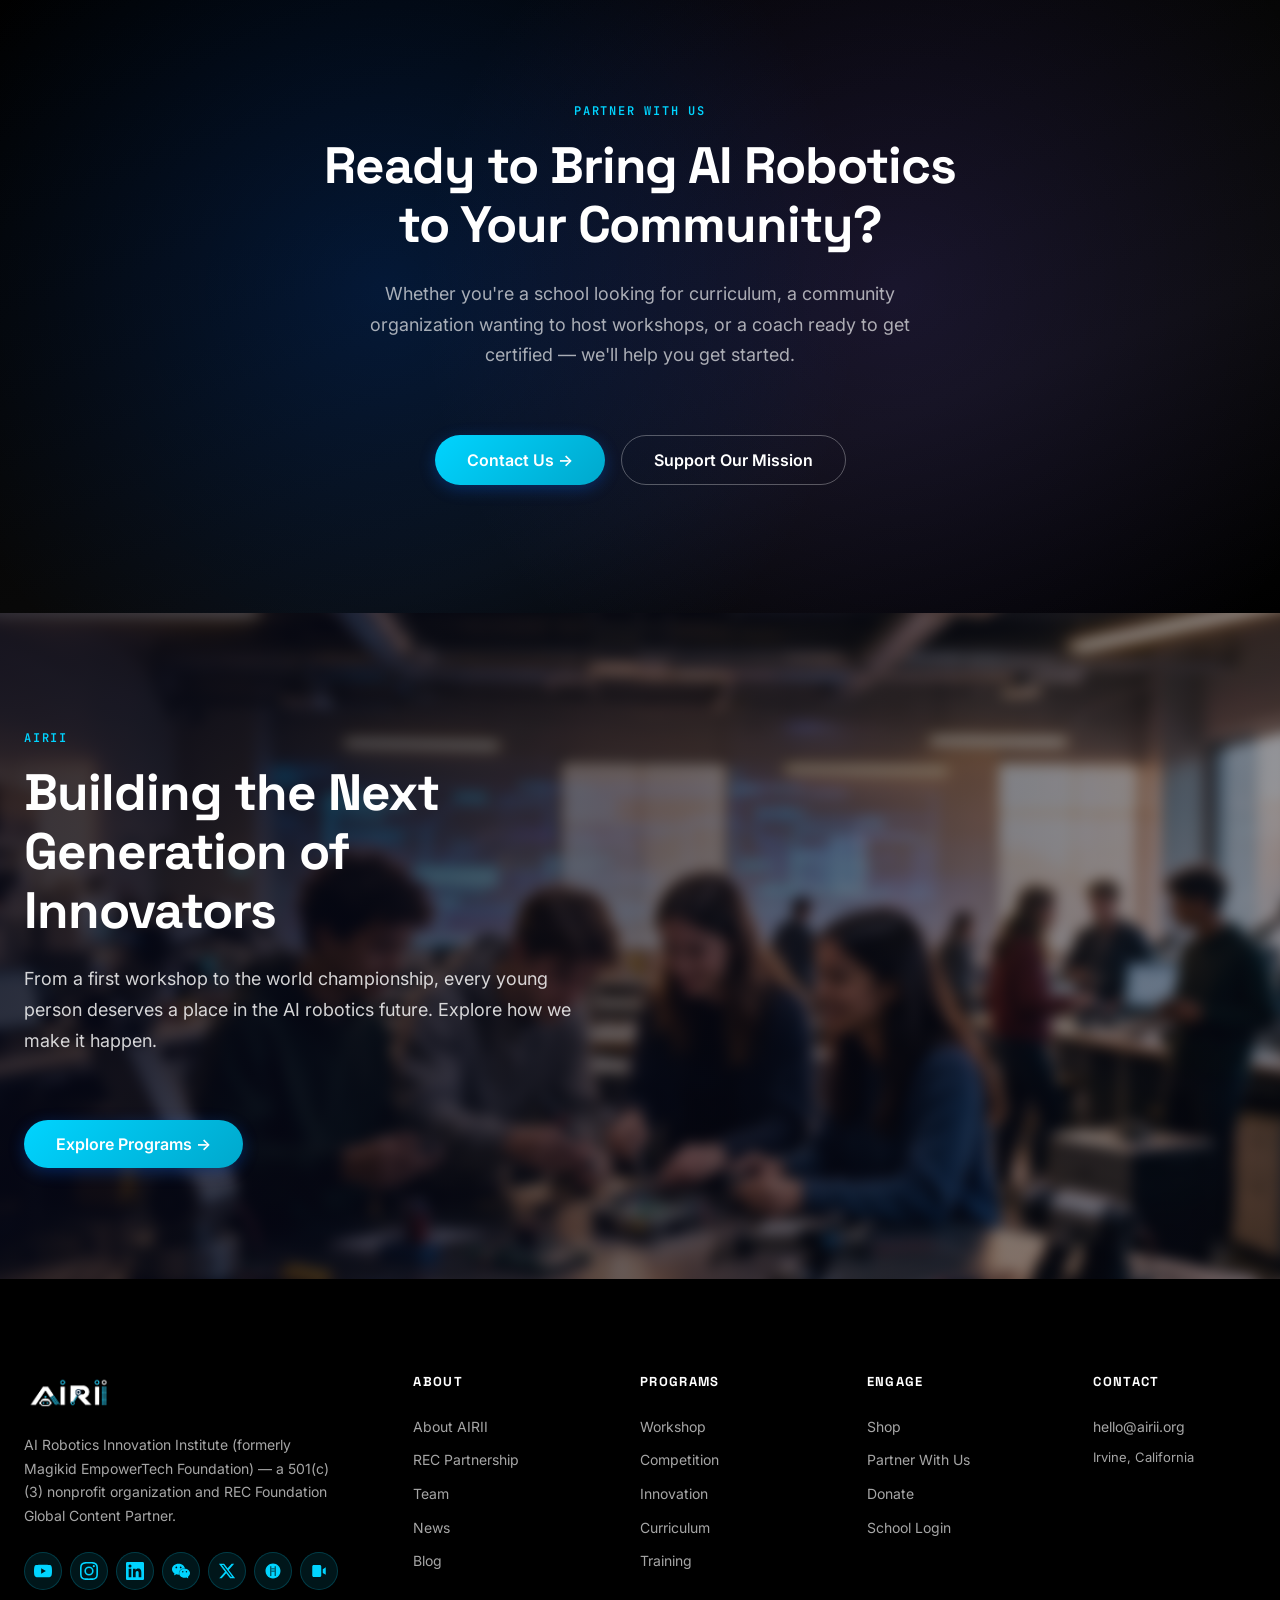
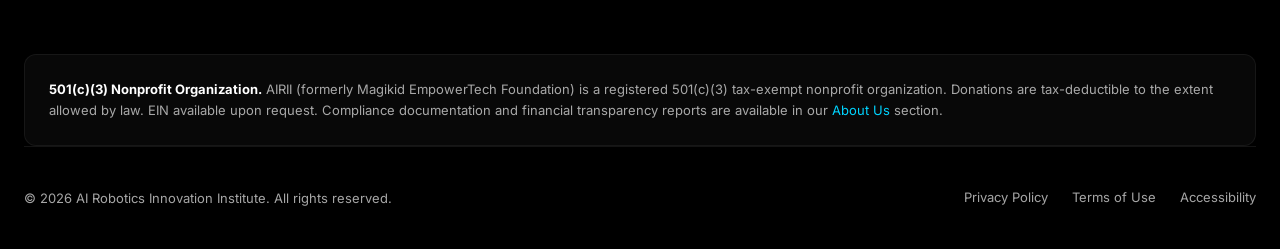
==== commit a4f821d3: "Add semi-transparent blurred bottom image banners to all 13 pages - New .bottom-banner component: fu" ====
--- a/index.html
+++ b/index.html
@@ -42,9 +42,6 @@
                     <a href="about.html#rec-partnership">REC Foundation Partnership</a>
                     <a href="about.html#team">Team</a>
                     <a href="about.html#news">News &amp; Media</a>
-                    <a href="https://x.com/airii" target="_blank" rel="noopener"><svg viewBox="0 0 24 24" width="14" height="14" fill="currentColor"><path d="M18.244 2.25h3.308l-7.227 8.26 8.502 11.24H16.17l-5.214-6.817L4.99 21.75H1.68l7.73-8.835L1.254 2.25H8.08l4.713 6.231zm-1.161 17.52h1.833L7.084 4.126H5.117z"/></svg> X</a>
-            <a href="https://www.xiaohongshu.com/user/profile/airii" target="_blank" rel="noopener"><svg viewBox="0 0 24 24" width="14" height="14" fill="currentColor"><path d="M12 2C6.48 2 2 6.48 2 12s4.48 10 10 10 10-4.48 10-10S17.52 2 12 2zm-2 6.5h4v1.2h-4V8.5zm0 3h4v1.2h-4V11.5zM8.5 5.5h1.2v13H8.5v-13zm5.8 0h1.2v13h-1.2v-13z"/></svg> 小红书</a>
-            <a href="#wechat-channels" class="channels-trigger"><svg viewBox="0 0 24 24" width="14" height="14" fill="currentColor"><path d="M3 6c0-1.1.9-2 2-2h8c1.1 0 2 .9 2 2v12c0 1.1-.9 2-2 2H5c-1.1 0-2-.9-2-2V6zm14 3.5l4-2.5v10l-4-2.5v-5z"/></svg> 视频号</a>
             <a href="blog.html">Blog</a>
                     <a href="about.html#compliance">Compliance &amp; Transparency</a>
                 </div>
@@ -71,7 +68,7 @@
 <!-- ===== Hero ===== -->
 <section class="hero has-image">
     <div class="hero-bg-image">
-        <img src="images/hero-main.png" alt="Students building robots in AIRII lab">
+        <img src="images/Home_Big_1.png" alt="Students building robots in AIRII lab">
     </div>
     <div class="hero-content">
         <div class="hero-badge">
@@ -166,23 +163,23 @@
         </div>
         <div class="media-gallery fade-up">
             <div class="media-item media-main">
-                <img src="images/competition-main.png" alt="AI Robotics World Championship">
+                <img src="images/Competition_Big_1.png" alt="AI Robotics World Championship">
                 <div class="media-overlay"><span class="media-caption">AI Robotics World Championship 2026</span></div>
             </div>
             <div class="media-item">
-                <img src="images/workshop-main.png" alt="Hands-on workshop">
+                <img src="images/Workshop_Big_1.png" alt="Hands-on workshop">
                 <div class="media-overlay"><span class="media-caption">Workshop</span></div>
             </div>
             <div class="media-item">
-                <img src="images/innovation-main.png" alt="Innovator Club">
+                <img src="images/Innovation_Big_1.png" alt="Innovator Club">
                 <div class="media-overlay"><span class="media-caption">Innovator Club</span></div>
             </div>
             <div class="media-item">
-                <img src="images/curriculum-main.png" alt="Classroom curriculum">
+                <img src="images/Curriculum_Big_1.png" alt="Classroom curriculum">
                 <div class="media-overlay"><span class="media-caption">Classroom</span></div>
             </div>
             <div class="media-item">
-                <img src="images/training-main.png" alt="Teacher training">
+                <img src="images/Training_1.png" alt="Teacher training">
                 <div class="media-overlay"><span class="media-caption">Teacher Training</span></div>
             </div>
         </div>
@@ -194,7 +191,7 @@
     <div class="container">
         <div class="video-section fade-up">
             <div class="video-placeholder">
-                <img src="images/building-future.png" alt="AIRII showreel preview">
+                <img src="images/Home_1.png" alt="AIRII showreel preview">
             </div>
             <div class="video-content">
                 <span class="eyebrow eyebrow-light">Showreel</span>
@@ -220,7 +217,7 @@
         </div>
         <div class="case-grid fade-up">
             <a href="case-detail.html?id=nasa" class="case-card">
-                <img src="images/nasa.png" alt="NASA research">
+                <img src="images/Impact_1.png" alt="NASA research">
                 <div class="case-card-content">
                     <span class="eyebrow eyebrow-light">Research Lab</span>
                     <h3>NASA JPL Internship Pathway</h3>
@@ -229,7 +226,7 @@
                 </div>
             </a>
             <a href="case-detail.html?id=stanford" class="case-card">
-                <img src="images/stanford.png" alt="Stanford">
+                <img src="images/Impact_2.png" alt="Stanford">
                 <div class="case-card-content">
                     <span class="eyebrow eyebrow-light">University Pipeline</span>
                     <h3>Stanford AI Research Early Admit</h3>
@@ -238,7 +235,7 @@
                 </div>
             </a>
             <a href="case-detail.html?id=world-champion" class="case-card">
-                <img src="images/champions.png" alt="World champions">
+                <img src="images/Impact_3.png" alt="World champions">
                 <div class="case-card-content">
                     <span class="eyebrow eyebrow-light">Competition</span>
                     <h3>Four Years of National Champions</h3>
@@ -247,7 +244,7 @@
                 </div>
             </a>
             <a href="case-detail.html?id=school-district" class="case-card">
-                <img src="images/district-rollout.png" alt="School district partnership">
+                <img src="images/Impact_4.png" alt="School district partnership">
                 <div class="case-card-content">
                     <span class="eyebrow eyebrow-light">K-12 Partnership</span>
                     <h3>District-Wide Robotics Rollout</h3>
@@ -271,7 +268,7 @@
         </div>
         <div class="blog-grid fade-up">
             <article class="blog-card">
-                <div class="blog-card-image"><img src="images/blog-humanoid.png" alt="Humanoid robots"></div>
+                <div class="blog-card-image"><img src="images/Blog_1.png" alt="Humanoid robots"></div>
                 <div class="blog-card-body">
                     <div class="blog-meta"><span class="blog-category">Industry</span><span>Aug 1, 2026</span></div>
                     <h3>Why Humanoid Robots Belong in K-12 Classrooms</h3>
@@ -280,7 +277,7 @@
                 </div>
             </article>
             <article class="blog-card">
-                <div class="blog-card-image"><img src="images/blog-championship.png" alt="Competition design"></div>
+                <div class="blog-card-image"><img src="images/Blog_2.png" alt="Competition design"></div>
                 <div class="blog-card-body">
                     <div class="blog-meta"><span class="blog-category">Competition</span><span>Jul 22, 2026</span></div>
                     <h3>Designing the 2026 AI Robotics World Championship</h3>
@@ -289,7 +286,7 @@
                 </div>
             </article>
             <article class="blog-card">
-                <div class="blog-card-image"><img src="images/blog-certification.png" alt="Teacher certification"></div>
+                <div class="blog-card-image"><img src="images/Blog_3.png" alt="Teacher certification"></div>
                 <div class="blog-card-body">
                     <div class="blog-meta"><span class="blog-category">Training</span><span>Jul 10, 2026</span></div>
                     <h3>What Coaches Learn in AIRII Certification</h3>
@@ -415,7 +412,7 @@
         <div class="project-grid">
             <div class="project-card fade-up">
                 <div class="project-card-img" style="background: linear-gradient(135deg, #1A1F4D 0%, #252B5C 100%); padding:0; overflow:hidden;">
-                    <img src="images/project-jerry.png" alt="Autonomous Navigation for Quadruped Robots" style="width:100%; height:100%; object-fit:cover; display:block;">
+                    <img src="images/Innovation_5.png" alt="Autonomous Navigation for Quadruped Robots" style="width:100%; height:100%; object-fit:cover; display:block;">
                 </div>
                 <div class="project-card-body">
                     <span class="project-card-tag tag-ai">AI Models</span>
@@ -433,7 +430,7 @@
 
             <div class="project-card fade-up">
                 <div class="project-card-img" style="background: linear-gradient(135deg, #1A1F4D 0%, #2D1B4D 100%); padding:0; overflow:hidden;">
-                    <img src="images/project-sophie.png" alt="Real-Time Object Detection for Assistive Robotics" style="width:100%; height:100%; object-fit:cover; display:block;">
+                    <img src="images/Innovation_6.png" alt="Real-Time Object Detection for Assistive Robotics" style="width:100%; height:100%; object-fit:cover; display:block;">
                 </div>
                 <div class="project-card-body">
                     <span class="project-card-tag tag-vision">Vision Recognition</span>
@@ -461,7 +458,7 @@
         </div>
 
         <div class="fade-up" style="text-align:center;">
-            <img src="images/partners-logos.png" alt="Our Partners: REC Foundation, NASA, Stanford, Caltech, UCLA RoMeLa, UCI, Unitree, Fourier, EngineAI, DreamWorks, LEGO Robotics, Robotis, Wonder Workshop" style="width:90%; max-width:1100px; height:auto; display:block; margin:0 auto;">
+            <img src="images/Home_2.png" alt="Our Partners: REC Foundation, NASA, Stanford, Caltech, UCLA RoMeLa, UCI, Unitree, Fourier, EngineAI, DreamWorks, LEGO Robotics, Robotis, Wonder Workshop" style="width:90%; max-width:1100px; height:auto; display:block; margin:0 auto;">
         </div>
     </div>
 </section>
@@ -480,6 +477,23 @@
         </div>
     </div>
 </section>
+
+<!-- ===== Bottom Image Banner ===== -->
+<section class="bottom-banner bottom-banner--home">
+    <div class="bottom-banner__bg" style="background-image:url('images/Banner_Home_1.png');"></div>
+    <div class="bottom-banner__overlay"></div>
+    <div class="container">
+        <div class="bottom-banner__content fade-up">
+            <span class="eyebrow eyebrow-light">AIRII</span>
+            <h2>Building the Next Generation of Innovators</h2>
+            <p>From a first workshop to the world championship, every young person deserves a place in the AI robotics future. Explore how we make it happen.</p>
+            <div class="bottom-banner__actions">
+                <a href="workshop.html" class="btn btn-primary btn-lg">Explore Programs →</a>
+            </div>
+        </div>
+    </div>
+</section>
+
 
 <!-- ===== Footer ===== -->
 <footer class="footer">
--- a/css/style.css
+++ b/css/style.css
@@ -13,6 +13,15 @@
 :root {
     /* Brand Colors - AIRII Logo: black + cyan + white */
     --color-primary: #00D4FF;
+    /* Old-Money / Quiet-Luxury palette (donate page) */
+    --color-ink: #0A0B0D;
+    --color-ink-2: #121317;
+    --color-ivory: #F6F3EC;
+    --color-ivory-card: #FCFAF5;
+    --color-hairline: #E3DDD0;
+    --color-hairline-dark: #23262E;
+    --color-bronze: #B6985A;
+    --font-serif: 'Playfair Display', 'Noto Serif SC', Georgia, 'Times New Roman', serif;
     --color-primary-dark: #00A8CC;
     --color-primary-light: #66E5FF;
     --color-cyan: #00D4FF;
@@ -21,6 +30,30 @@
     --color-magenta: #FF3D9A;
     --color-orange: #FF8C42;
     --color-green: #00D97E;
+
+    /* ===== Shop Green Theme overrides ===== */
+    /* Applied via <body class="theme-shop"> on shop.html.
+       The persistent nav stays brand-cyan; only shop content turns green. */
+    --color-shop: #00C46A;
+    --color-shop-dark: #00A057;
+    --color-shop-light: #4DE59B;
+    --color-shop-soft: rgba(0, 196, 106, 0.12);
+
+body.theme-shop {
+    --color-primary: var(--color-shop);
+    --color-primary-dark: var(--color-shop-dark);
+    --color-primary-light: var(--color-shop-light);
+    --color-cyan: var(--color-shop);
+    --color-cyan-soft: var(--color-shop-soft);
+}
+/* Keep the global navigation brand-cyan even on the green Shop page */
+body.theme-shop .navbar .nav-menu > li > a,
+body.theme-shop .navbar .nav-menu > li > a:hover { color: #00D4FF; }
+body.theme-shop .navbar .nav-tool-link { color: #00D4FF; }
+body.theme-shop .navbar a.nav-tool-link[style] { color: #00D4FF !important; }
+body.theme-shop .navbar .btn-primary,
+body.theme-shop .navbar .btn-primary:hover { background: #00D4FF; border-color: #00D4FF; }
+body.theme-shop .navbar .nav-toggle span { background: #00D4FF; }
     --color-yellow: #FFD60A;
 
     /* Dark Surfaces */
@@ -1482,6 +1515,67 @@
     flex-wrap: wrap;
 }
 
+/* ===== Bottom Image Banner (semi-transparent, blurred, left-aligned text) ===== */
+.bottom-banner {
+    position: relative;
+    display: flex;
+    align-items: center;
+    min-height: 46vh;
+    overflow: hidden;
+    background: var(--color-dark-900);
+}
+.bottom-banner--home {
+    min-height: 74vh;
+}
+.bottom-banner__bg {
+    position: absolute;
+    inset: 0;
+    background-size: cover;
+    background-position: center;
+    filter: blur(6px);
+    transform: scale(1.12);
+    z-index: 0;
+}
+.bottom-banner__overlay {
+    position: absolute;
+    inset: 0;
+    z-index: 1;
+    background: linear-gradient(90deg,
+        rgba(6, 8, 24, 0.80) 0%,
+        rgba(6, 8, 24, 0.62) 45%,
+        rgba(6, 8, 24, 0.42) 100%);
+}
+.bottom-banner .container {
+    position: relative;
+    z-index: 2;
+    width: 100%;
+}
+.bottom-banner__content {
+    max-width: 580px;
+    text-align: left;
+    color: var(--color-white);
+}
+.bottom-banner__content h2 {
+    color: var(--color-white);
+    margin-bottom: var(--space-lg);
+}
+.bottom-banner__content p {
+    color: rgba(255, 255, 255, 0.82);
+    font-size: 1.125rem;
+    margin-bottom: var(--space-2xl);
+}
+.bottom-banner__actions {
+    display: flex;
+    gap: var(--space-md);
+    flex-wrap: wrap;
+}
+@media (max-width: 768px) {
+    .bottom-banner { min-height: 40vh; }
+    .bottom-banner--home { min-height: 56vh; }
+    .bottom-banner__content h2 { font-size: 1.75rem; }
+    .bottom-banner__content p { font-size: 1rem; }
+}
+
 /* ===== Footer ===== */
 .footer {
     background: var(--color-dark-900);
@@ -2470,355 +2564,375 @@
 /* ===== Donation Hero ===== */
 .donate-hero {
     position: relative;
-    background: linear-gradient(160deg, #060818 0%, #0A0E27 40%, #111538 100%);
+    background: var(--color-ink);
     color: white;
-    padding: calc(var(--nav-height) + 60px) 0 60px;
+    padding: var(--space-3xl) 0 var(--space-3xl);
     overflow: hidden;
 }
 .donate-hero::before {
     content: '';
     position: absolute;
-    inset: 0;
-    background-image: radial-gradient(circle at 20% 50%, rgba(0,212,255,0.08) 0%, transparent 50%),
-                      radial-gradient(circle at 80% 30%, rgba(123,97,255,0.06) 0%, transparent 50%);
+    top: 0; left: 0; right: 0;
+    height: 1px;
+    background: linear-gradient(90deg, transparent, rgba(182,152,90,0.4), transparent);
 }
 .donate-hero .container { position: relative; z-index: 1; }
-.donate-hero h1 { color: white; }
-.donate-hero .hero-subtitle { color: rgba(255,255,255,0.8); max-width: 640px; }
-
-/* ===== Donation Purpose Cards ===== */
-.donate-purpose-grid {
-    display: grid;
-    grid-template-columns: repeat(3, 1fr);
-    gap: var(--space-xl);
-    margin-top: 40px;
-}
-.donate-purpose-card {
-    background: var(--color-white);
-    border-radius: var(--radius-xl);
-    overflow: hidden;
-    border: 1px solid var(--color-gray-200);
-    transition: all 0.3s;
-    display: flex;
-    flex-direction: column;
-}
-.donate-purpose-card:hover {
-    transform: translateY(-4px);
-    box-shadow: var(--shadow-xl);
-    border-color: rgba(0, 212, 255, 0.3);
-}
-.donate-purpose-img {
-    aspect-ratio: 16 / 10;
-    overflow: hidden;
-    background: var(--color-dark-700);
-    position: relative;
-}
-.donate-purpose-img img {
-    width: 100%;
-    height: 100%;
-    object-fit: cover;
-    transition: transform 0.4s;
-}
-.donate-purpose-card:hover .donate-purpose-img img {
-    transform: scale(1.05);
-}
-.donate-purpose-icon {
-    position: absolute;
-    top: 16px;
-    left: 16px;
-    width: 48px;
-    height: 48px;
-    border-radius: 12px;
-    background: rgba(0, 212, 255, 0.95);
-    color: var(--color-dark-900);
-    display: flex;
-    align-items: center;
-    justify-content: center;
-    font-size: 1.5rem;
-    z-index: 2;
-}
-.donate-purpose-body {
-    padding: 28px;
+.donate-hero h1 {
+    color: white;
+    font-family: var(--font-serif);
+    font-weight: 600;
+    font-size: clamp(2.25rem, 4.5vw, 3.5rem);
+    line-height: 1.08;
+    letter-spacing: -0.015em;
+}
+.donate-hero-rule {
+    width: 56px;
+    height: 2px;
+    background: var(--color-bronze);
+    margin: 28px 0;
+}
+.donate-hero .hero-subtitle { color: rgba(255,255,255,0.7); max-width: 620px; font-size: 1.0625rem; line-height: 1.75; }
+
+/* ===== Donation Purpose Rows (Old-Money, no images) ===== */
+.purpose-list {
+    border-top: 1px solid var(--color-hairline);
+    margin-top: 8px;
+}
+.purpose-row {
+    display: flex;
+    gap: 32px;
+    padding: 38px 0;
+    border-bottom: 1px solid var(--color-hairline);
+}
+.purpose-num {
+    font-family: var(--font-serif);
+    font-size: 2rem;
+    font-weight: 500;
+    line-height: 1;
+    color: var(--color-bronze);
+    flex-shrink: 0;
+    width: 44px;
+}
+.purpose-content {
     flex: 1;
-    display: flex;
-    flex-direction: column;
-}
-.donate-purpose-body h3 {
-    font-size: 1.25rem;
+    min-width: 0;
+}
+.purpose-content h3 {
+    font-family: var(--font-serif);
+    font-size: 1.375rem;
+    font-weight: 600;
+    color: var(--color-ink);
     margin-bottom: 12px;
-}
-.donate-purpose-body p {
+    line-height: 1.3;
+}
+.purpose-content p {
     color: var(--text-muted);
+    font-size: 0.95rem;
+    line-height: 1.75;
+    margin-bottom: 16px;
+    max-width: 600px;
+}
+.purpose-funds {
+    font-size: 0.75rem;
+    font-weight: 600;
+    letter-spacing: 0.06em;
+    text-transform: uppercase;
+    color: var(--text-muted);
+    border-top: 1px solid var(--color-hairline);
+    padding-top: 14px;
+    margin-bottom: 16px;
+}
+.purpose-link {
+    display: inline-flex;
+    align-items: center;
+    gap: 6px;
+    color: var(--color-cyan);
+    font-weight: 600;
     font-size: 0.9375rem;
-    flex: 1;
-    margin-bottom: 20px;
-}
-.donate-purpose-amount {
+    text-decoration: none;
+    transition: gap 0.2s;
+}
+.purpose-link:hover { gap: 10px; }
+
+/* ===== Sticky Donation Form (Right Column) — Old Money ===== */
+.donate-form-card {
+    background: var(--color-ink);
+    border: 1px solid var(--color-hairline-dark);
+    border-radius: 0;
+    padding: 40px;
+    box-shadow: 0 24px 60px rgba(0,0,0,0.22);
+}
+.donate-form-head {
+    margin-bottom: 28px;
+    padding-bottom: 24px;
+    border-bottom: 1px solid var(--color-hairline-dark);
+}
+.donate-form-kicker {
+    display: block;
+    font-size: 0.75rem;
+    font-weight: 600;
+    letter-spacing: 0.18em;
+    text-transform: uppercase;
+    color: var(--color-bronze);
+    margin-bottom: 10px;
+}
+.donate-form-head h3 {
+    font-family: var(--font-serif);
+    font-weight: 600;
+    font-size: 1.75rem;
+    color: var(--color-white);
+    line-height: 1.2;
+    margin-bottom: 0;
+}
+.donate-field-label {
+    display: block;
+    font-weight: 600;
+    margin-bottom: 12px;
+    color: rgba(255,255,255,0.85);
     font-size: 0.8125rem;
-    color: var(--color-primary);
-    font-weight: 600;
-    margin-bottom: 16px;
-}
-.donate-purpose-btn {
-    display: inline-flex;
-    align-items: center;
-    justify-content: center;
-    padding: 12px 24px;
-    background: linear-gradient(135deg, var(--color-cyan), var(--color-primary));
-    color: white;
-    border-radius: var(--radius-md);
-    font-weight: 600;
-    font-size: 0.9375rem;
-    transition: all 0.2s;
-    border: none;
-    cursor: pointer;
-    text-decoration: none;
-}
-.donate-purpose-btn:hover {
-    transform: translateY(-2px);
-    box-shadow: 0 8px 24px rgba(0, 212, 255, 0.3);
-}
-
-/* ===== Donation Form / Amount Selector ===== */
-.donate-form-card {
-    background: var(--color-white);
-    border-radius: var(--radius-xl);
-    padding: 40px;
-    border: 1px solid var(--color-gray-200);
-    box-shadow: var(--shadow-lg);
-}
-.donate-form-card h3 {
-    margin-bottom: 24px;
+    letter-spacing: 0.04em;
+    text-transform: uppercase;
 }
 .donate-type-toggle {
     display: flex;
     gap: 8px;
-    margin-bottom: 24px;
+    margin-bottom: 28px;
 }
 .donate-type-toggle button {
     flex: 1;
     padding: 12px;
-    border: 2px solid var(--color-gray-200);
-    background: var(--color-white);
-    border-radius: var(--radius-md);
+    border: 1px solid var(--color-hairline-dark);
+    background: transparent;
+    border-radius: 0;
     font-weight: 600;
     font-size: 0.9375rem;
     cursor: pointer;
     transition: all 0.2s;
-    color: var(--text-body);
+    color: rgba(255,255,255,0.7);
     font-family: var(--font-sans);
 }
 .donate-type-toggle button.active {
     border-color: var(--color-cyan);
-    background: rgba(0, 212, 255, 0.08);
-    color: var(--color-primary);
+    background: rgba(0, 212, 255, 0.1);
+    color: var(--color-cyan);
 }
 .donate-amount-grid {
     display: grid;
     grid-template-columns: repeat(3, 1fr);
-    gap: 12px;
-    margin-bottom: 24px;
+    gap: 10px;
+    margin-bottom: 16px;
 }
 .donate-amount-btn {
-    padding: 20px;
-    border: 2px solid var(--color-gray-200);
-    background: var(--color-white);
-    border-radius: var(--radius-md);
-    font-size: 1.5rem;
+    padding: 16px 6px;
+    border: 1px solid var(--color-hairline-dark);
+    background: transparent;
+    border-radius: 0;
+    font-size: 1.125rem;
     font-weight: 700;
     cursor: pointer;
     transition: all 0.2s;
     text-align: center;
-    color: var(--text-dark);
-    font-family: var(--font-display);
+    color: var(--color-white);
+    font-family: var(--font-serif);
 }
 .donate-amount-btn:hover {
     border-color: var(--color-cyan);
 }
 .donate-amount-btn.active {
     border-color: var(--color-cyan);
-    background: rgba(0, 212, 255, 0.08);
-    color: var(--color-primary);
+    background: rgba(0, 212, 255, 0.12);
+    color: var(--color-cyan);
 }
 .donate-amount-btn small {
     display: block;
-    font-size: 0.75rem;
+    font-size: 0.6875rem;
     font-weight: 500;
-    color: var(--text-muted);
+    color: rgba(255,255,255,0.5);
     margin-top: 4px;
+    letter-spacing: 0.04em;
+    text-transform: uppercase;
+    font-family: var(--font-sans);
+}
+.donate-custom-wrap {
+    position: relative;
+    margin-bottom: 28px;
+}
+.donate-custom-prefix {
+    position: absolute;
+    left: 16px;
+    top: 50%;
+    transform: translateY(-50%);
+    color: rgba(255,255,255,0.5);
+    font-weight: 600;
+    font-family: var(--font-serif);
+    font-size: 1rem;
 }
 .donate-custom-input {
     width: 100%;
-    padding: 16px 20px;
-    border: 2px solid var(--color-gray-200);
-    border-radius: var(--radius-md);
-    font-size: 1.125rem;
-    font-weight: 600;
-    color: var(--text-dark);
-    margin-bottom: 24px;
-    font-family: var(--font-display);
+    padding: 14px 16px 14px 32px;
+    border: 1px solid var(--color-hairline-dark);
+    border-radius: 0;
+    font-size: 1rem;
+    font-weight: 600;
+    color: var(--color-white);
+    background: transparent;
+    margin-bottom: 0;
+    font-family: var(--font-serif);
     transition: border-color 0.2s;
 }
+.donate-custom-input::placeholder { color: rgba(255,255,255,0.4); }
 .donate-custom-input:focus {
     outline: none;
     border-color: var(--color-cyan);
 }
 .donate-purpose-select {
     width: 100%;
-    padding: 14px 20px;
-    border: 2px solid var(--color-gray-200);
-    border-radius: var(--radius-md);
+    padding: 14px 40px 14px 16px;
+    border: 1px solid var(--color-hairline-dark);
+    border-radius: 0;
     font-size: 0.9375rem;
-    color: var(--text-body);
-    margin-bottom: 24px;
-    background: var(--color-white);
+    color: var(--color-white);
+    margin-bottom: 28px;
+    background-color: var(--color-ink);
+    background-image: url("data:image/svg+xml,%3Csvg xmlns='http://www.w3.org/2000/svg' width='12' height='8' viewBox='0 0 12 8'%3E%3Cpath fill='%2300D4FF' d='M6 8L0 0h12z'/%3E%3C/svg%3E");
+    background-repeat: no-repeat;
+    background-position: right 16px center;
     cursor: pointer;
-}
+    -webkit-appearance: none;
+    appearance: none;
+    font-family: var(--font-sans);
+}
+.donate-purpose-select option { background: var(--color-ink); color: var(--color-white); }
 .donate-submit-btn {
     width: 100%;
     padding: 18px;
-    background: linear-gradient(135deg, var(--color-cyan), var(--color-primary));
-    color: white;
+    background: var(--color-cyan);
+    color: var(--color-ink);
     border: none;
-    border-radius: var(--radius-md);
-    font-size: 1.125rem;
+    border-radius: 0;
+    font-size: 1.0625rem;
     font-weight: 700;
     cursor: pointer;
     transition: all 0.2s;
-    font-family: var(--font-display);
+    font-family: var(--font-serif);
+    letter-spacing: 0.01em;
 }
 .donate-submit-btn:hover {
-    transform: translateY(-2px);
-    box-shadow: 0 12px 32px rgba(0, 212, 255, 0.35);
+    background: var(--color-primary-light);
+    transform: translateY(-1px);
 }
 
 /* ===== Wall of Thanks ===== */
 .wall-of-thanks {
-    background: linear-gradient(180deg, var(--color-gray-50) 0%, var(--color-white) 100%);
+    background: transparent;
 }
 .thanks-stats {
     display: grid;
     grid-template-columns: repeat(4, 1fr);
-    gap: 24px;
+    gap: 16px;
+    background: var(--color-ink);
+    padding: 32px;
     margin-bottom: 48px;
 }
 .thanks-stat {
     text-align: center;
 }
 .thanks-stat-num {
-    font-size: 2.5rem;
-    font-weight: 800;
-    background: linear-gradient(135deg, var(--color-cyan), var(--color-primary));
-    -webkit-background-clip: text;
-    -webkit-text-fill-color: transparent;
-    background-clip: text;
-    font-family: var(--font-display);
+    font-size: 2rem;
+    font-weight: 600;
+    color: var(--color-white);
+    line-height: 1;
+    font-family: var(--font-serif);
 }
 .thanks-stat-label {
-    color: var(--text-muted);
-    font-size: 0.875rem;
-    margin-top: 4px;
+    color: rgba(255,255,255,0.6);
+    font-size: 0.8125rem;
+    margin-top: 8px;
 }
 
 .donor-wall {
     display: grid;
-    grid-template-columns: repeat(auto-fill, minmax(200px, 1fr));
+    grid-template-columns: repeat(auto-fill, minmax(210px, 1fr));
     gap: 16px;
-    margin-top: 32px;
+    margin-top: 0;
 }
 .donor-card {
-    background: var(--color-white);
-    border: 1px solid var(--color-gray-200);
-    border-radius: var(--radius-md);
-    padding: 20px;
+    background: var(--color-ivory-card);
+    border: 1px solid var(--color-hairline);
+    border-radius: 0;
+    padding: 28px 22px;
     text-align: center;
-    transition: all 0.2s;
+    transition: border-color 0.2s;
 }
 .donor-card:hover {
-    border-color: rgba(0, 212, 255, 0.3);
-    box-shadow: var(--shadow-md);
+    border-color: var(--color-bronze);
 }
 .donor-avatar {
-    width: 56px;
-    height: 56px;
+    width: 52px;
+    height: 52px;
     border-radius: 50%;
-    margin: 0 auto 12px;
+    margin: 0 auto 14px;
     display: flex;
     align-items: center;
     justify-content: center;
+    font-family: var(--font-serif);
     font-size: 1.25rem;
-    font-weight: 700;
-    color: white;
+    font-weight: 600;
+    color: var(--color-ink);
+    border: 1px solid var(--color-hairline);
+    background: transparent;
 }
 .donor-name {
-    font-weight: 600;
-    font-size: 0.9375rem;
+    font-family: var(--font-serif);
+    font-weight: 600;
+    font-size: 1rem;
+    color: var(--color-ink);
     margin-bottom: 4px;
 }
 .donor-amount {
     font-size: 0.8125rem;
+    color: var(--color-bronze);
+    font-weight: 600;
+    letter-spacing: 0.02em;
+}
+.donor-message {
+    font-family: var(--font-serif);
+    font-style: italic;
+    font-size: 0.875rem;
+    color: var(--text-muted);
+    margin-top: 12px;
+    line-height: 1.6;
+}
+.thanks-footnote {
+    margin-top: 40px;
+    text-align: center;
+    color: var(--text-muted);
+    font-size: 0.9375rem;
+}
+
+/* ===== Impact Quote (replaces video image) ===== */
+.impact-quote {
+    border-left: 2px solid var(--color-bronze);
+    padding: 4px 0 4px 32px;
+    margin: 0 0 48px;
+}
+.impact-quote p {
+    font-family: var(--font-serif);
+    font-style: italic;
+    font-size: 1.375rem;
+    line-height: 1.55;
+    color: var(--color-ink);
+    font-weight: 500;
+}
+.impact-watch-link {
+    display: inline-flex;
+    align-items: center;
+    gap: 6px;
+    margin-top: 20px;
     color: var(--color-cyan);
     font-weight: 600;
-}
-.donor-message {
-    font-size: 0.8125rem;
-    color: var(--text-muted);
-    margin-top: 8px;
-    line-height: 1.5;
-}
-
-/* ===== Impact Video Section ===== */
-.impact-video-section {
-    position: relative;
-    border-radius: var(--radius-xl);
-    overflow: hidden;
-    background: var(--color-dark-700);
-    min-height: 480px;
-    display: flex;
-    align-items: center;
-    justify-content: center;
-}
-.impact-video-section img {
-    position: absolute;
-    inset: 0;
-    width: 100%;
-    height: 100%;
-    object-fit: cover;
-    opacity: 0.4;
-}
-.impact-video-section::after {
-    content: '';
-    position: absolute;
-    inset: 0;
-    background: linear-gradient(135deg, rgba(0,0,0,0.7) 0%, rgba(0,0,0,0.5) 100%);
-}
-.impact-video-content {
-    position: relative;
-    z-index: 2;
-    text-align: center;
-    color: white;
-    max-width: 640px;
-    padding: 60px;
-}
-.impact-video-content h2 { color: white; }
-.impact-play-btn {
-    width: 80px;
-    height: 80px;
-    border-radius: 50%;
-    background: var(--color-cyan);
-    color: var(--color-dark-900);
-    display: inline-flex;
-    align-items: center;
-    justify-content: center;
-    font-size: 2rem;
-    margin-bottom: 24px;
-    cursor: pointer;
-    transition: all 0.3s;
-    border: none;
-}
-.impact-play-btn:hover {
-    transform: scale(1.1);
-    box-shadow: 0 0 40px rgba(0, 212, 255, 0.5);
+    font-size: 0.9375rem;
+    text-decoration: none;
 }
 
 /* ===== Crowdfunding Cards ===== */
@@ -2986,79 +3100,159 @@
 .donate-info-strip {
     display: grid;
     grid-template-columns: repeat(3, 1fr);
-    gap: 24px;
-    margin-top: 48px;
+    gap: 32px;
+    border-top: 1px solid var(--color-hairline);
+    padding-top: 40px;
+    margin-top: 0;
 }
 .donate-info-item {
-    text-align: center;
-    padding: 24px;
-}
-.donate-info-icon {
-    font-size: 2rem;
+    text-align: left;
+    padding: 0;
+}
+.info-num {
+    font-family: var(--font-serif);
+    font-size: 2.5rem;
+    font-weight: 600;
+    line-height: 1;
+    color: var(--color-ink);
     margin-bottom: 12px;
 }
 .donate-info-item h4 {
-    font-size: 1rem;
-    margin-bottom: 8px;
+    font-family: var(--font-serif);
+    font-size: 1.0625rem;
+    font-weight: 600;
+    color: var(--color-ink);
+    margin-bottom: 6px;
 }
 .donate-info-item p {
     font-size: 0.875rem;
     color: var(--text-muted);
+    line-height: 1.6;
 }
 
 /* ===== Tax Info Box ===== */
 .tax-info-box {
-    background: rgba(0, 212, 255, 0.05);
-    border: 1px solid rgba(0, 212, 255, 0.15);
-    border-radius: var(--radius-lg);
-    padding: 24px;
-    display: flex;
-    gap: 16px;
+    background: var(--color-ivory-card);
+    border: 1px solid var(--color-hairline);
+    border-left: 3px solid var(--color-bronze);
+    border-radius: 0;
+    padding: 26px 30px;
+    display: flex;
+    gap: 18px;
     align-items: flex-start;
-    margin-top: 32px;
+    margin-top: 44px;
 }
 .tax-info-box-icon {
     font-size: 1.5rem;
+    color: var(--color-bronze);
     flex-shrink: 0;
+    line-height: 1.4;
 }
 .tax-info-box h4 {
-    font-size: 0.9375rem;
-    margin-bottom: 4px;
+    font-family: var(--font-serif);
+    font-size: 1.0625rem;
+    font-weight: 600;
+    color: var(--color-ink);
+    margin-bottom: 8px;
 }
 .tax-info-box p {
-    font-size: 0.8125rem;
+    font-size: 0.875rem;
     color: var(--text-muted);
-    line-height: 1.6;
+    line-height: 1.7;
+}
+
+/* ===== Donate Split Layout (Old Money) ===== */
+.donate-split-section {
+    background: var(--color-ivory);
+    padding: 80px 0 100px;
+}
+.donate-split {
+    display: grid;
+    grid-template-columns: minmax(0, 1fr) 400px;
+    gap: 72px;
+    align-items: start;
+}
+.donate-main { min-width: 0; }
+.donate-sidebar {
+    position: sticky;
+    top: calc(var(--nav-height) + 24px);
+}
+.split-block { margin-bottom: 80px; }
+.split-block:last-child { margin-bottom: 0; }
+.block-head { margin-bottom: 36px; }
+.block-eyebrow {
+    display: inline-block;
+    font-family: var(--font-sans);
+    font-size: 0.75rem;
+    font-weight: 600;
+    letter-spacing: 0.18em;
+    text-transform: uppercase;
+    color: var(--color-bronze);
+    margin-bottom: 16px;
+}
+.block-head h2 {
+    font-family: var(--font-serif);
+    font-weight: 600;
+    font-size: clamp(1.75rem, 3vw, 2.5rem);
+    line-height: 1.12;
+    letter-spacing: -0.01em;
+    color: var(--color-ink);
+}
+.block-head p {
+    margin-top: 16px;
+    max-width: 560px;
+    color: var(--text-muted);
+    font-size: 1rem;
+    line-height: 1.7;
 }
 
 /* ===== Responsive ===== */
 @media (max-width: 1024px) {
-    .donate-purpose-grid {
-        grid-template-columns: 1fr;
-    }
     .crowdfund-grid {
         grid-template-columns: 1fr;
     }
+    .donate-split {
+        grid-template-columns: 1fr;
+        gap: 48px;
+    }
+    .donate-sidebar {
+        position: static;
+        order: -1;
+    }
     .thanks-stats {
         grid-template-columns: repeat(2, 1fr);
     }
     .donate-info-strip {
-        grid-template-columns: 1fr;
-    }
+        grid-template-columns: repeat(3, 1fr);
+    }
+    .donate-amount-grid {
+        grid-template-columns: repeat(3, 1fr);
+    }
+}
+@media (max-width: 640px) {
+    .donate-split-section { padding: 56px 0 72px; }
+    .split-block { margin-bottom: 56px; }
     .donate-amount-grid {
         grid-template-columns: repeat(2, 1fr);
     }
-}
-@media (max-width: 640px) {
-    .donate-amount-grid {
-        grid-template-columns: 1fr;
-    }
     .thanks-stats {
         grid-template-columns: 1fr;
     }
+    .donate-info-strip {
+        grid-template-columns: 1fr;
+        gap: 28px;
+    }
     .donate-form-card {
-        padding: 24px;
-    }
+        padding: 28px 22px;
+    }
+    .purpose-row {
+        flex-direction: column;
+        gap: 14px;
+    }
+    .purpose-num { width: auto; }
+    .impact-quote p { font-size: 1.25rem; }
+    .donate-hero h1 { font-size: 2rem; }
+    .info-num { font-size: 2rem; }
 }
 
 /* ===== Social Topbar Mobile ===== */
@@ -3066,7 +3260,7 @@
     .social-topbar-inner {
         flex-direction: column;
         gap: 4px;
-        padding: 6px 16px;
+        padding: 6px 24px;
         font-size: 0.75rem;
     }
     .social-topbar-links {
